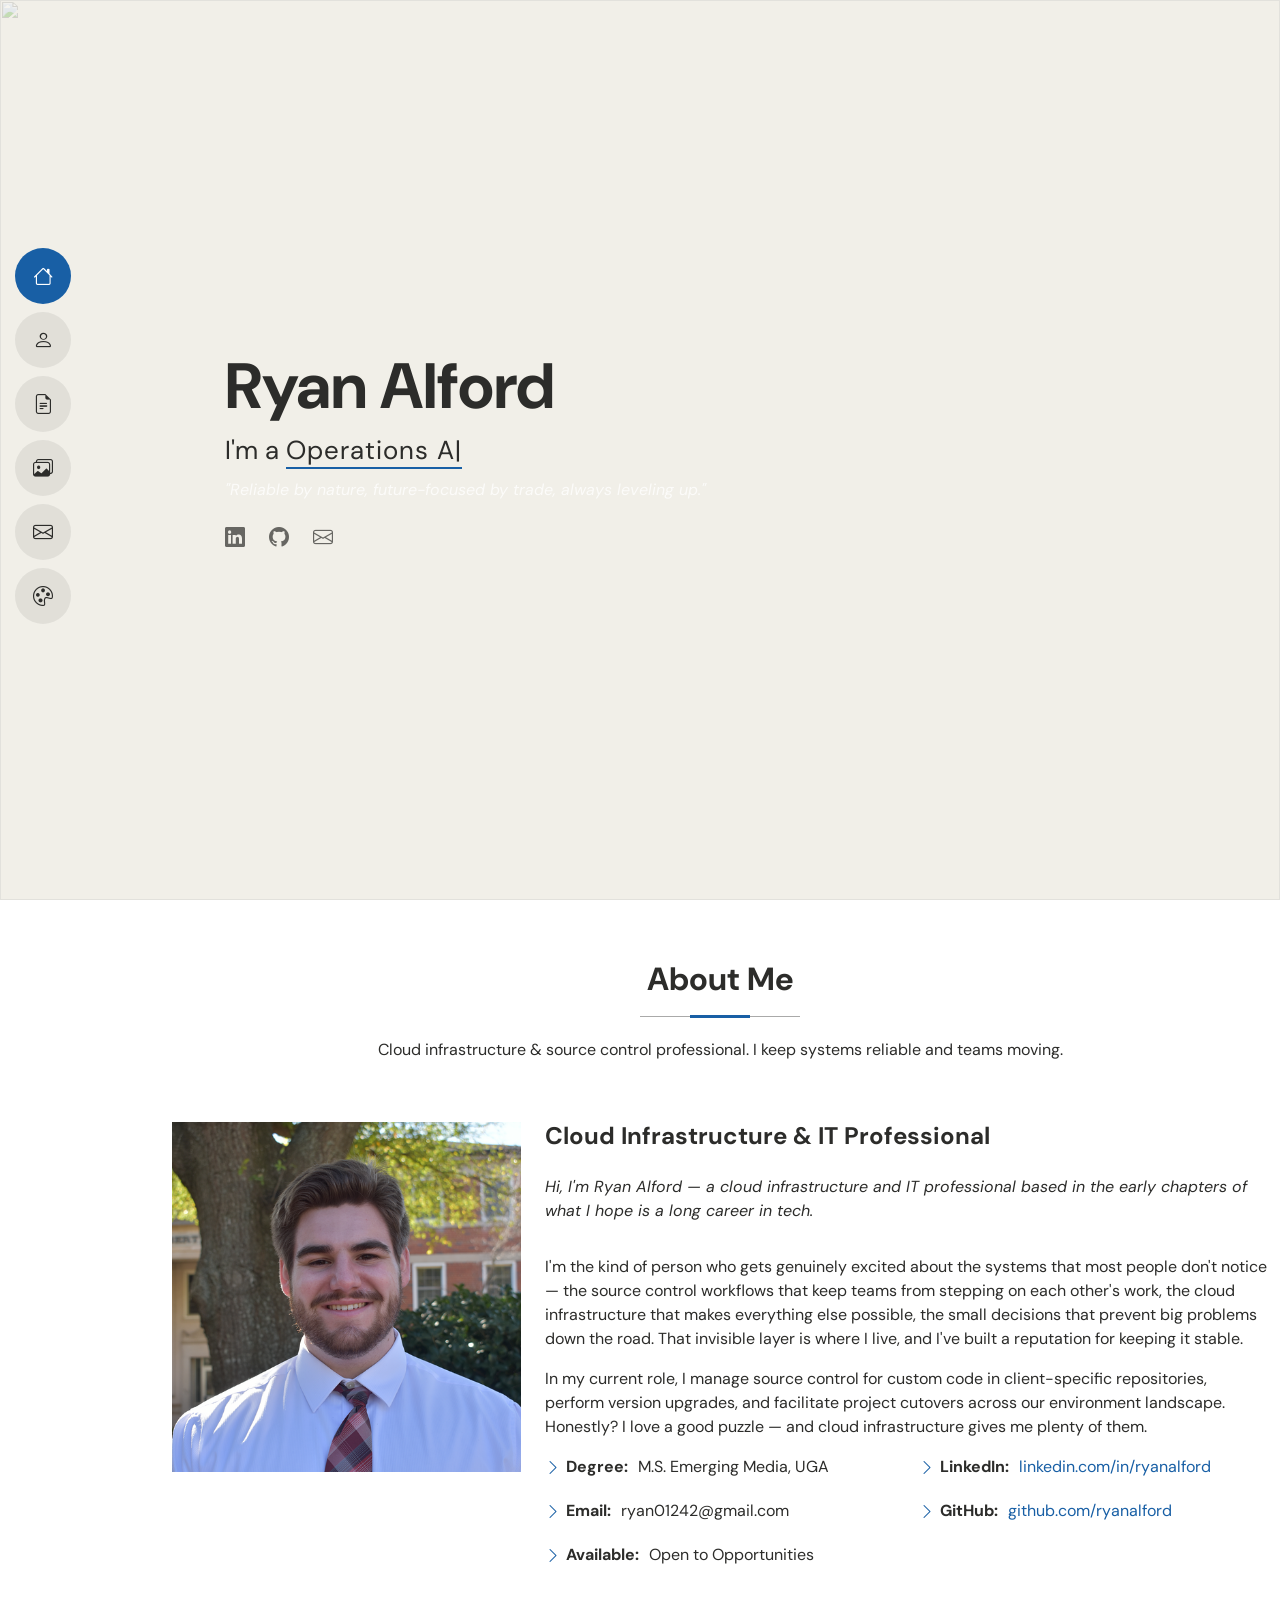
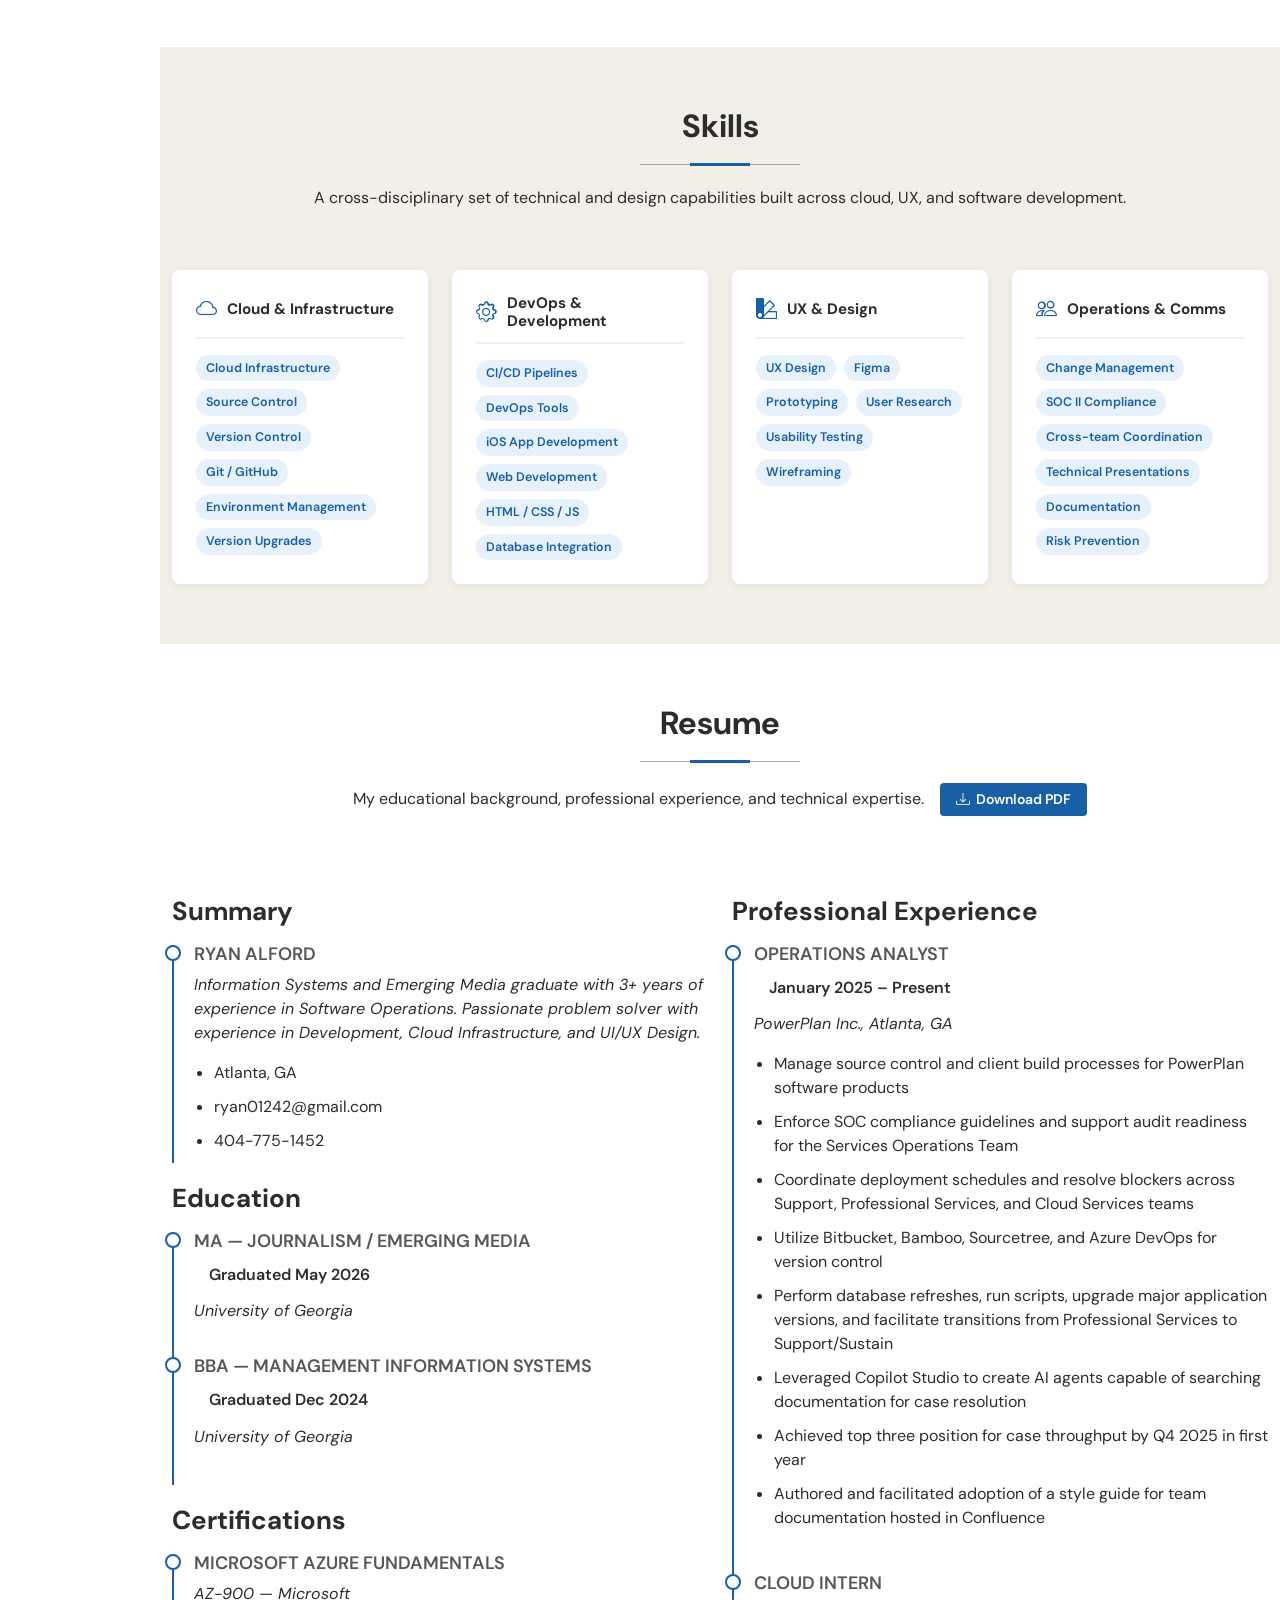
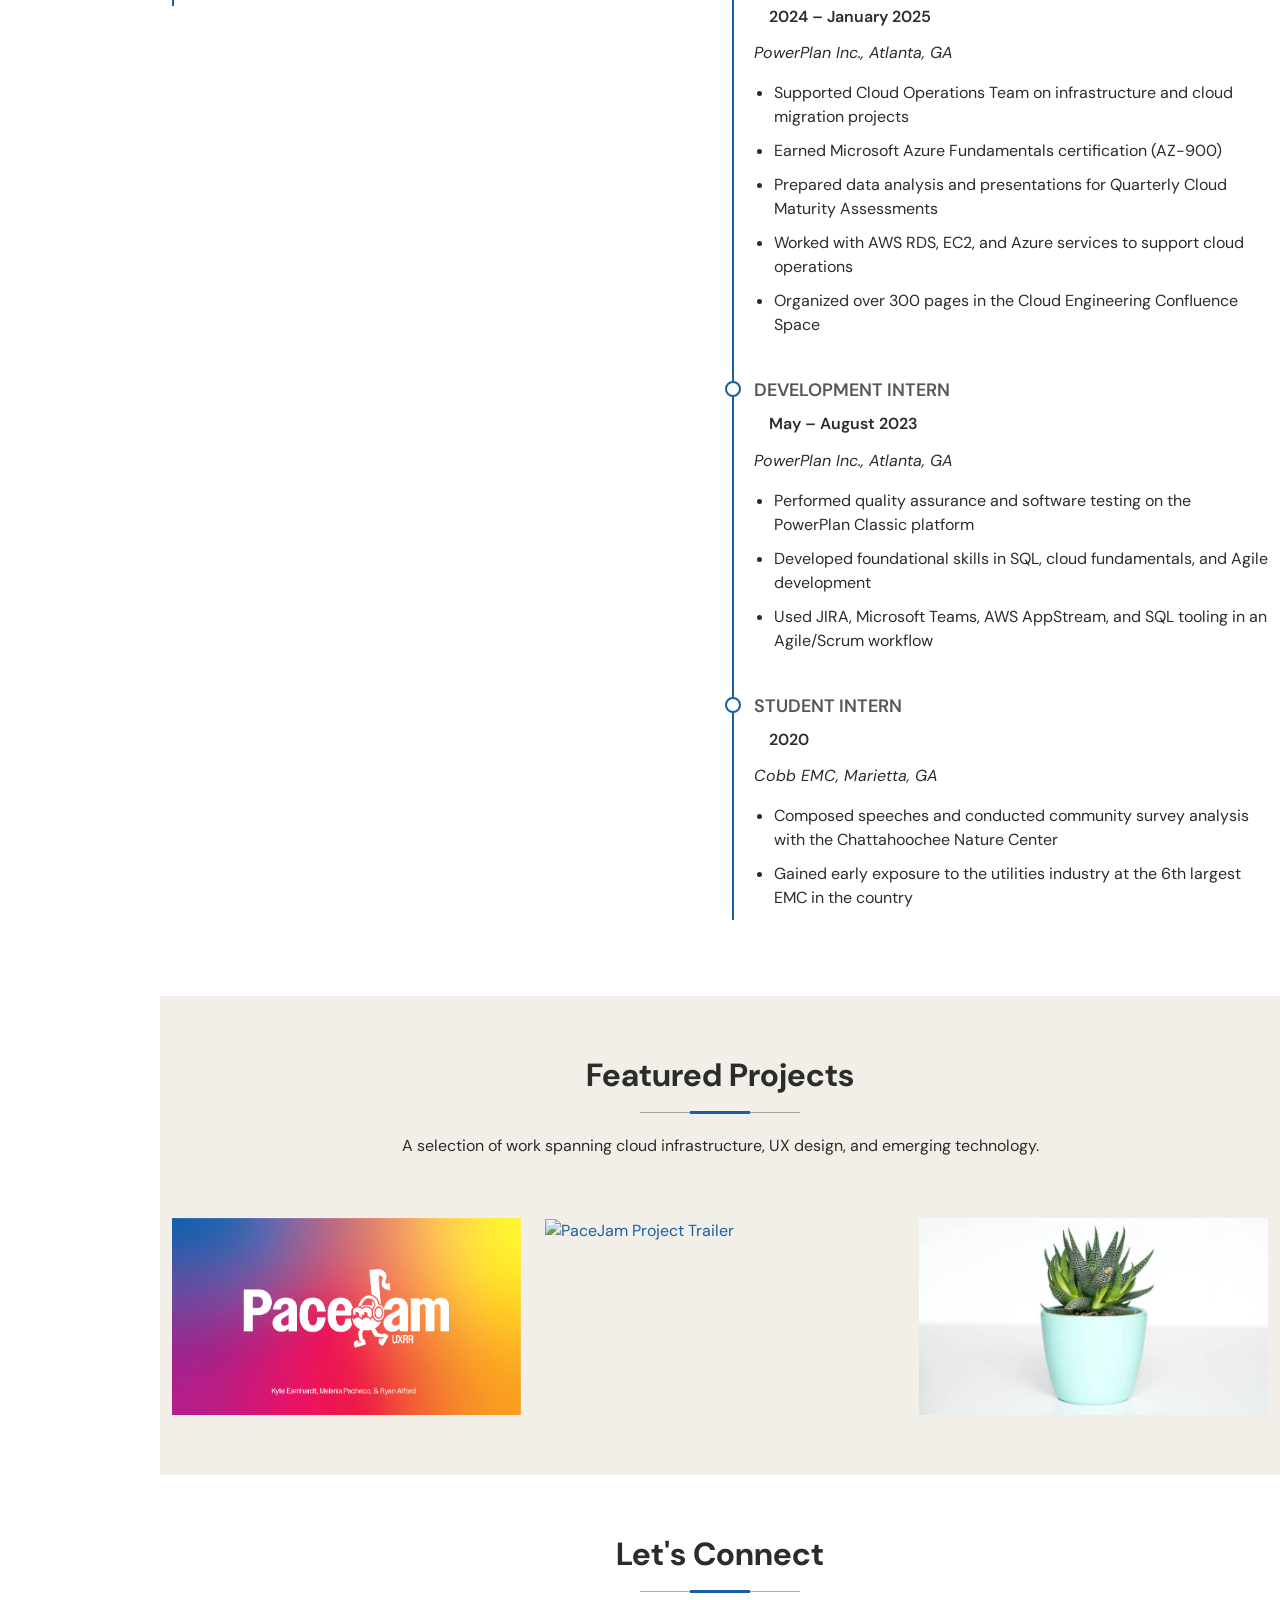
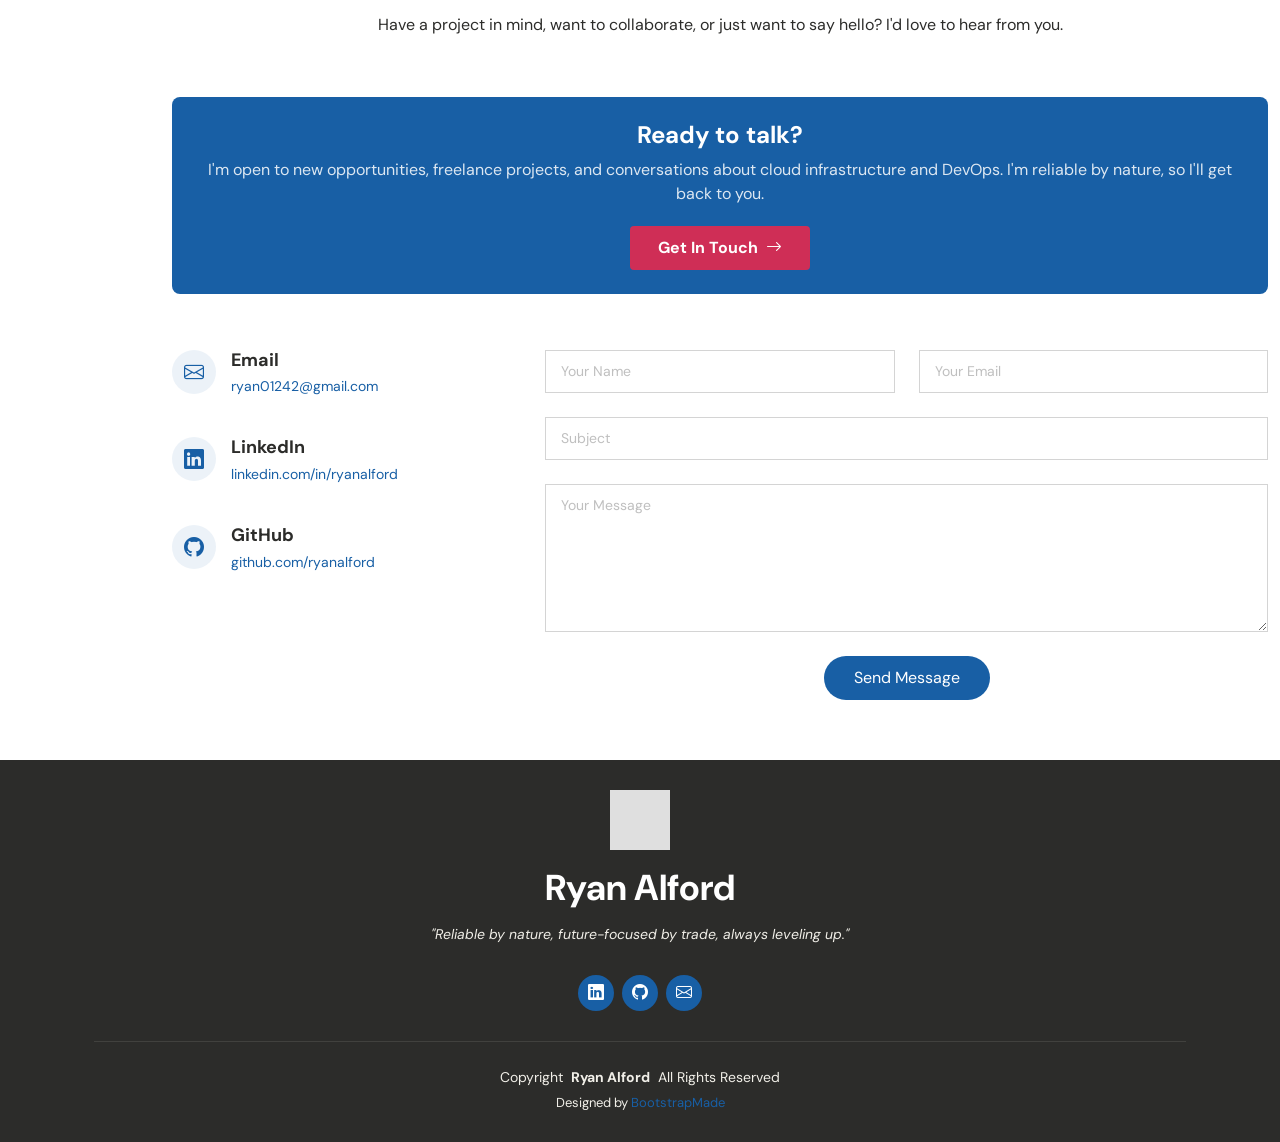
==== index.html @ 10e0063d "Move site files to repo root so GitHub Pages serves index.html correctly Co-Authored-By: Claude Sonn" ====
<!DOCTYPE html>
<html lang="en">

<head>
  <meta charset="utf-8">
  <meta content="width=device-width, initial-scale=1.0" name="viewport">
  <title>Ryan Alford - Portfolio</title>
  <meta content="Portfolio of Ryan Alford, Cloud Infrastructure and UX Design professional." name="description">
  <meta content="cloud, UX, design, portfolio, Ryan Alford" name="keywords">

  <!-- Favicons -->
  <link href="assets/img/logo.png" rel="icon">
  <link href="assets/img/logo.png" rel="apple-touch-icon">

  <!-- Fonts -->
  <link href="https://fonts.googleapis.com" rel="preconnect">
  <link href="https://fonts.gstatic.com" rel="preconnect" crossorigin>
  <link href="https://fonts.googleapis.com/css2?family=DM+Sans:ital,opsz,wght@0,9..40,300;0,9..40,400;0,9..40,500;0,9..40,600;0,9..40,700;1,9..40,300;1,9..40,400;1,9..40,500&family=Inter:wght@300;400;500;600;700&display=swap" rel="stylesheet">

  <!-- Vendor CSS Files -->
  <link href="assets/vendor/bootstrap/css/bootstrap.min.css" rel="stylesheet">
  <link href="assets/vendor/bootstrap-icons/bootstrap-icons.css" rel="stylesheet">
  <link href="assets/vendor/aos/aos.css" rel="stylesheet">
  <link href="assets/vendor/glightbox/css/glightbox.min.css" rel="stylesheet">
  <link href="assets/vendor/swiper/swiper-bundle.min.css" rel="stylesheet">

  <!-- Main CSS File -->
  <link href="assets/css/main.css" rel="stylesheet">

</head>

<body class="index-page">

  <header id="header" class="header d-flex flex-column justify-content-center">

    <i class="header-toggle d-xl-none bi bi-list"></i>

    <nav id="navmenu" class="navmenu">
      <ul>
        <li><a href="#hero" class="active"><i class="bi bi-house navicon"></i><span>Home</span></a></li>
        <li><a href="#about"><i class="bi bi-person navicon"></i><span>About</span></a></li>
        <li><a href="#resume"><i class="bi bi-file-earmark-text navicon"></i><span>Resume</span></a></li>
        <li><a href="#portfolio"><i class="bi bi-images navicon"></i><span>Projects</span></a></li>
        <li><a href="#contact"><i class="bi bi-envelope navicon"></i><span>Contact</span></a></li>
        <li><a href="style-guide.html"><i class="bi bi-palette navicon"></i><span>Style Guide</span></a></li>
      </ul>
    </nav>

  </header>

  <main class="main">

    <!-- Hero Section -->
    <section id="hero" class="hero section light-background">

      <img src="assets/img/DSC_0987.JPEG" alt="">

      <div class="container" data-aos="zoom-out">
        <div class="row justify-content-center">
          <div class="col-lg-9">
            <h2>Ryan Alford</h2>
            <p>I'm a <span class="typed" data-typed-items="Operations Analyst, UX Designer, Problem Solver, Developer, Musician, Artist">Cloud Engineer</span><span class="typed-cursor typed-cursor--blink" aria-hidden="true"></span></p>
            <p class="hero-tagline">"Reliable by nature, future-focused by trade, always leveling up."</p>
            <div class="social-links">
              <a href="https://linkedin.com/in/ryanalford" aria-label="LinkedIn"><i class="bi bi-linkedin"></i></a>
              <a href="https://github.com/ryanalford" aria-label="GitHub"><i class="bi bi-github"></i></a>
              <a href="mailto:ryan01242@gmail.com" aria-label="Email"><i class="bi bi-envelope"></i></a>
            </div>
          </div>
        </div>
      </div>

    </section><!-- /Hero Section -->

    <!-- About Section -->
    <section id="about" class="about section">

      <div class="container section-title" data-aos="fade-up">
        <h2>About Me</h2>
        <p>Cloud infrastructure &amp; source control professional. I keep systems reliable and teams moving.</p>
      </div>

      <div class="container" data-aos="fade-up" data-aos-delay="100">

        <div class="row gy-4 justify-content-center">
          <div class="col-lg-4">
            <img src="assets/img/profile-img.jpg" class="img-fluid" alt="Ryan Alford">
          </div>
          <div class="col-lg-8 content">
            <h2>Cloud Infrastructure &amp; IT Professional</h2>
            <p class="fst-italic py-3">
              Hi, I'm Ryan Alford — a cloud infrastructure and IT professional based in the early chapters of what I hope is a long career in tech.
            </p>
            <p>
              I'm the kind of person who gets genuinely excited about the systems that most people don't notice — the source control workflows that keep teams from stepping on each other's work, the cloud infrastructure that makes everything else possible, the small decisions that prevent big problems down the road. That invisible layer is where I live, and I've built a reputation for keeping it stable.
            </p>
            <p>
              In my current role, I manage source control for custom code in client-specific repositories, perform version upgrades, and facilitate project cutovers across our environment landscape. Honestly? I love a good puzzle — and cloud infrastructure gives me plenty of them.
            </p>
            <div class="row">
              <div class="col-lg-6">
                <ul>
                  <li><i class="bi bi-chevron-right"></i> <strong>Degree:</strong> <span>M.S. Emerging Media, UGA</span></li>
                  <li><i class="bi bi-chevron-right"></i> <strong>Email:</strong> <span>ryan01242@gmail.com</span></li>
                  <li><i class="bi bi-chevron-right"></i> <strong>Available:</strong> <span>Open to Opportunities</span></li>
                </ul>
              </div>
              <div class="col-lg-6">
                <ul>
                  <li><i class="bi bi-chevron-right"></i> <strong>LinkedIn:</strong> <span><a href="https://linkedin.com/in/ryanalford">linkedin.com/in/ryanalford</a></span></li>
                  <li><i class="bi bi-chevron-right"></i> <strong>GitHub:</strong> <span><a href="https://github.com/ryanalford">github.com/ryanalford</a></span></li>
                </ul>
              </div>
            </div>
          </div>
        </div>

      </div>

    </section><!-- /About Section -->

    <!-- Skills Section -->
    <section id="skills" class="skills section light-background">

      <div class="container section-title" data-aos="fade-up">
        <h2>Skills</h2>
        <p>A cross-disciplinary set of technical and design capabilities built across cloud, UX, and software development.</p>
      </div>

      <div class="container" data-aos="fade-up" data-aos-delay="100">

        <div class="row gy-4">

          <div class="col-lg-3 col-md-6" data-aos="fade-up" data-aos-delay="50">
            <div class="skill-category">
              <div class="skill-category-header">
                <i class="bi bi-cloud"></i>
                <h5>Cloud &amp; Infrastructure</h5>
              </div>
              <div class="skill-tags">
                <span class="skill-tag">Cloud Infrastructure</span>
                <span class="skill-tag">Source Control</span>
                <span class="skill-tag">Version Control</span>
                <span class="skill-tag">Git / GitHub</span>
                <span class="skill-tag">Environment Management</span>
                <span class="skill-tag">Version Upgrades</span>
              </div>
            </div>
          </div>

          <div class="col-lg-3 col-md-6" data-aos="fade-up" data-aos-delay="100">
            <div class="skill-category">
              <div class="skill-category-header">
                <i class="bi bi-gear"></i>
                <h5>DevOps &amp; Development</h5>
              </div>
              <div class="skill-tags">
                <span class="skill-tag">CI/CD Pipelines</span>
                <span class="skill-tag">DevOps Tools</span>
                <span class="skill-tag">iOS App Development</span>
                <span class="skill-tag">Web Development</span>
                <span class="skill-tag">HTML / CSS / JS</span>
                <span class="skill-tag">Database Integration</span>
              </div>
            </div>
          </div>

          <div class="col-lg-3 col-md-6" data-aos="fade-up" data-aos-delay="150">
            <div class="skill-category">
              <div class="skill-category-header">
                <i class="bi bi-palette2"></i>
                <h5>UX &amp; Design</h5>
              </div>
              <div class="skill-tags">
                <span class="skill-tag">UX Design</span>
                <span class="skill-tag">Figma</span>
                <span class="skill-tag">Prototyping</span>
                <span class="skill-tag">User Research</span>
                <span class="skill-tag">Usability Testing</span>
                <span class="skill-tag">Wireframing</span>
              </div>
            </div>
          </div>

          <div class="col-lg-3 col-md-6" data-aos="fade-up" data-aos-delay="200">
            <div class="skill-category">
              <div class="skill-category-header">
                <i class="bi bi-people"></i>
                <h5>Operations &amp; Comms</h5>
              </div>
              <div class="skill-tags">
                <span class="skill-tag">Change Management</span>
                <span class="skill-tag">SOC II Compliance</span>
                <span class="skill-tag">Cross-team Coordination</span>
                <span class="skill-tag">Technical Presentations</span>
                <span class="skill-tag">Documentation</span>
                <span class="skill-tag">Risk Prevention</span>
              </div>
            </div>
          </div>

        </div>

      </div>

    </section><!-- /Skills Section -->

    <!-- Resume Section -->
    <section id="resume" class="resume section">

      <div class="container section-title" data-aos="fade-up">
        <h2>Resume</h2>
        <p>My educational background, professional experience, and technical expertise. <a href="assets/resume/RyanAlford_Resume_2025_v3.docx.pdf" download="RyanAlford_Resume.pdf" target="_blank" class="btn-resume-download"><i class="bi bi-download"></i> Download PDF</a></p>
      </div>

      <div class="container">

        <div class="row">

          <div class="col-lg-6" data-aos="fade-up" data-aos-delay="100">
            <h3 class="resume-title">Summary</h3>

            <div class="resume-item pb-0">
              <h4>Ryan Alford</h4>
              <p><em>Information Systems and Emerging Media graduate with 3+ years of experience in Software Operations. Passionate problem solver with experience in Development, Cloud Infrastructure, and UI/UX Design.</em></p>
              <ul>
                <li>Atlanta, GA</li>
                <li>ryan01242@gmail.com</li>
                <li>404-775-1452</li>
              </ul>
            </div>

            <h3 class="resume-title">Education</h3>

            <div class="resume-item">
              <h4>MA &mdash; Journalism / Emerging Media</h4>
              <h5>Graduated May 2026</h5>
              <p><em>University of Georgia</em></p>
            </div>

            <div class="resume-item">
              <h4>BBA &mdash; Management Information Systems</h4>
              <h5>Graduated Dec 2024</h5>
              <p><em>University of Georgia</em></p>
            </div>

            <h3 class="resume-title">Certifications</h3>

            <div class="resume-item">
              <h4>Microsoft Azure Fundamentals</h4>
              <p><em>AZ-900 &mdash; Microsoft</em></p>
            </div>

          </div>

          <div class="col-lg-6" data-aos="fade-up" data-aos-delay="200">
            <h3 class="resume-title">Professional Experience</h3>

            <div class="resume-item">
              <h4>Operations Analyst</h4>
              <h5>January 2025 &ndash; Present</h5>
              <p><em>PowerPlan Inc., Atlanta, GA</em></p>
              <ul>
                <li>Manage source control and client build processes for PowerPlan software products</li>
                <li>Enforce SOC compliance guidelines and support audit readiness for the Services Operations Team</li>
                <li>Coordinate deployment schedules and resolve blockers across Support, Professional Services, and Cloud Services teams</li>
                <li>Utilize Bitbucket, Bamboo, Sourcetree, and Azure DevOps for version control</li>
                <li>Perform database refreshes, run scripts, upgrade major application versions, and facilitate transitions from Professional Services to Support/Sustain</li>
                <li>Leveraged Copilot Studio to create AI agents capable of searching documentation for case resolution</li>
                <li>Achieved top three position for case throughput by Q4 2025 in first year</li>
                <li>Authored and facilitated adoption of a style guide for team documentation hosted in Confluence</li>
              </ul>
            </div>

            <div class="resume-item">
              <h4>Cloud Intern</h4>
              <h5>2024 &ndash; January 2025</h5>
              <p><em>PowerPlan Inc., Atlanta, GA</em></p>
              <ul>
                <li>Supported Cloud Operations Team on infrastructure and cloud migration projects</li>
                <li>Earned Microsoft Azure Fundamentals certification (AZ-900)</li>
                <li>Prepared data analysis and presentations for Quarterly Cloud Maturity Assessments</li>
                <li>Worked with AWS RDS, EC2, and Azure services to support cloud operations</li>
                <li>Organized over 300 pages in the Cloud Engineering Confluence Space</li>
              </ul>
            </div>

            <div class="resume-item">
              <h4>Development Intern</h4>
              <h5>May &ndash; August 2023</h5>
              <p><em>PowerPlan Inc., Atlanta, GA</em></p>
              <ul>
                <li>Performed quality assurance and software testing on the PowerPlan Classic platform</li>
                <li>Developed foundational skills in SQL, cloud fundamentals, and Agile development</li>
                <li>Used JIRA, Microsoft Teams, AWS AppStream, and SQL tooling in an Agile/Scrum workflow</li>
              </ul>
            </div>

            <div class="resume-item">
              <h4>Student Intern</h4>
              <h5>2020</h5>
              <p><em>Cobb EMC, Marietta, GA</em></p>
              <ul>
                <li>Composed speeches and conducted community survey analysis with the Chattahoochee Nature Center</li>
                <li>Gained early exposure to the utilities industry at the 6th largest EMC in the country</li>
              </ul>
            </div>

          </div>

        </div>

      </div>

    </section><!-- /Resume Section -->

    <!-- Portfolio Section -->
    <section id="portfolio" class="portfolio section light-background">

      <div class="container section-title" data-aos="fade-up">
        <h2>Featured Projects</h2>
        <p>A selection of work spanning cloud infrastructure, UX design, and emerging technology.</p>
      </div>

      <div class="container">

        <div class="row gy-4 isotope-container" data-aos="fade-up" data-aos-delay="200">

          <!-- Project 1: PaceJam (Case Study) -->
          <div class="col-lg-4 col-md-6 portfolio-item isotope-item">
            <a href="pacejam-case-study.html">
              <img src="assets/img/FullPaceJam.png" class="img-fluid" alt="PaceJam Running App">
            </a>
            <div class="portfolio-info">
              <h4>PaceJam</h4>
              <p>iOS App Development &mdash; I was the Lead Developer for PaceJam, the app that plays music from your library that matches your running cadence. The app is fully iOS Native. Click the link to find out more!</p>
              <a href="https://projects.nmi.cool/2025/em/pacejam/" title="PaceJam" data-type="iframe" class="glightbox preview-link"><i class="bi bi-zoom-in"></i></a>
              <a href="pacejam-case-study.html" title="View Full Case Study" class="details-link"><i class="bi bi-link-45deg"></i></a>
            </div>
          </div><!-- End Portfolio Item -->

          <!-- Project 2 -->
          <div class="col-lg-4 col-md-6 portfolio-item isotope-item">
            <a href="portfolio-details.html">
              <img src="https://img.youtube.com/vi/q8ALE_T_L_Y/maxresdefault.jpg" class="img-fluid" alt="PaceJam Project Trailer">
            </a>
            <div class="portfolio-info">
              <h4>PaceJam Project Trailer</h4>
              <p>Video Editing &mdash; I storyboarded, wrote, shot, and edited the Trailer for my Emerging Media Capstone Project. Making use of Davinci Resolve, drone footage courtesy of Chris Gerlach, footage shot with the use of both an iPhone 16 Pro and a Canon R6 Mk.II Digital Camera, and a DJI Osomo Smartphone Gimbal, we crafted a fun, energetic, and engaging trailer to draw in our audience. </p>
              <a href="portfolio-details.html" title="More Details" class="details-link"><i class="bi bi-link-45deg"></i></a>
            </div>
          </div><!-- End Portfolio Item -->

          <!-- Project 3: Placeholder -->
          <div class="col-lg-4 col-md-6 portfolio-item isotope-item">
            <a href="portfolio-details.html">
              <img src="assets/img/masonry-portfolio/masonry-portfolio-3.jpg" class="img-fluid" alt="Project 3">
            </a>
            <div class="portfolio-info">
              <h4>[Project Title]</h4>
              <p>[Category] &mdash; [Brief Description]</p>
              <a href="assets/img/masonry-portfolio/masonry-portfolio-3.jpg" title="Project 3" data-gallery="portfolio-gallery" class="glightbox preview-link"><i class="bi bi-zoom-in"></i></a>
              <a href="portfolio-details.html" title="More Details" class="details-link"><i class="bi bi-link-45deg"></i></a>
            </div>
          </div><!-- End Portfolio Item -->

        </div>

      </div>

    </section><!-- /Portfolio Section -->

    <!-- Contact Section -->
    <section id="contact" class="contact section">

      <div class="container section-title" data-aos="fade-up">
        <h2>Let's Connect</h2>
        <p>Have a project in mind, want to collaborate, or just want to say hello? I'd love to hear from you.</p>
      </div>

      <div class="container" data-aos="fade" data-aos-delay="100">

        <!-- Call to Action Banner -->
        <div class="row mb-4">
          <div class="col-12">
            <div class="cta-banner text-center p-4" data-aos="fade-up">
              <h3>Ready to talk?</h3>
              <p>I'm open to new opportunities, freelance projects, and conversations about cloud infrastructure and DevOps. I'm reliable by nature, so I'll get back to you.</p>
              <a href="mailto:ryan01242@gmail.com" class="btn-cta">Get In Touch <i class="bi bi-arrow-right"></i></a>
            </div>
          </div>
        </div>

        <div class="row gy-4">

          <div class="col-lg-4">

            <div class="info-item d-flex" data-aos="fade-up" data-aos-delay="200">
              <i class="bi bi-envelope flex-shrink-0"></i>
              <div>
                <h3>Email</h3>
                <p><a href="mailto:ryan01242@gmail.com">ryan01242@gmail.com</a></p>
              </div>
            </div>

            <div class="info-item d-flex" data-aos="fade-up" data-aos-delay="300">
              <i class="bi bi-linkedin flex-shrink-0"></i>
              <div>
                <h3>LinkedIn</h3>
                <p><a href="https://linkedin.com/in/ryanalford">linkedin.com/in/ryanalford</a></p>
              </div>
            </div>

            <div class="info-item d-flex" data-aos="fade-up" data-aos-delay="400">
              <i class="bi bi-github flex-shrink-0"></i>
              <div>
                <h3>GitHub</h3>
                <p><a href="https://github.com/ryanalford">github.com/ryanalford</a></p>
              </div>
            </div>

          </div>

          <div class="col-lg-8">
            <form action="forms/contact.php" method="post" class="php-email-form" data-aos="fade-up" data-aos-delay="200">
              <div class="row gy-4">

                <div class="col-md-6">
                  <input type="text" name="name" class="form-control" placeholder="Your Name" required="">
                </div>

                <div class="col-md-6">
                  <input type="email" class="form-control" name="email" placeholder="Your Email" required="">
                </div>

                <div class="col-md-12">
                  <input type="text" class="form-control" name="subject" placeholder="Subject" required="">
                </div>

                <div class="col-md-12">
                  <textarea class="form-control" name="message" rows="6" placeholder="Your Message" required=""></textarea>
                </div>

                <div class="col-md-12 text-center">
                  <div class="loading">Loading</div>
                  <div class="error-message"></div>
                  <div class="sent-message">Your message has been sent. Thank you!</div>
                  <button type="submit">Send Message</button>
                </div>

              </div>
            </form>
          </div>

        </div>

      </div>

    </section><!-- /Contact Section -->

  </main>

  <footer id="footer" class="footer position-relative dark-background">
    <div class="container">
      <div class="footer-logo mb-3">
        <img src="assets/img/logo.png" alt="Ryan Alford Logo" height="60">
      </div>
      <h3 class="sitename">Ryan Alford</h3>
      <p>"Reliable by nature, future-focused by trade, always leveling up."</p>
      <div class="social-links d-flex justify-content-center">
        <a href="https://linkedin.com/in/ryanalford" aria-label="LinkedIn"><i class="bi bi-linkedin"></i></a>
        <a href="https://github.com/ryanalford" aria-label="GitHub"><i class="bi bi-github"></i></a>
        <a href="mailto:ryan01242@gmail.com" aria-label="Email"><i class="bi bi-envelope"></i></a>
      </div>
      <div class="container">
        <div class="copyright">
          <span>Copyright</span> <strong class="px-1 sitename">Ryan Alford</strong> <span>All Rights Reserved</span>
        </div>
        <div class="credits">
          Designed by <a href="https://bootstrapmade.com/">BootstrapMade</a>
        </div>
      </div>
    </div>
  </footer>

  <!-- Scroll Top -->
  <a href="#" id="scroll-top" class="scroll-top d-flex align-items-center justify-content-center"><i class="bi bi-arrow-up-short"></i></a>

  <!-- Preloader -->
  <div id="preloader"></div>

  <!-- Vendor JS Files -->
  <script src="assets/vendor/bootstrap/js/bootstrap.bundle.min.js"></script>
  <script src="assets/vendor/php-email-form/validate.js"></script>
  <script src="assets/vendor/aos/aos.js"></script>
  <script src="assets/vendor/typed.js/typed.umd.js"></script>
  <script src="assets/vendor/purecounter/purecounter_vanilla.js"></script>
  <script src="assets/vendor/waypoints/noframework.waypoints.js"></script>
  <script src="assets/vendor/glightbox/js/glightbox.min.js"></script>
  <script src="assets/vendor/imagesloaded/imagesloaded.pkgd.min.js"></script>
  <script src="assets/vendor/isotope-layout/isotope.pkgd.min.js"></script>
  <script src="assets/vendor/swiper/swiper-bundle.min.js"></script>

  <!-- Main JS File -->
  <script src="assets/js/main.js"></script>

</body>

</html>
---- assets/css/main.css ----
/**
* Template Name: MyResume
* Template URL: https://bootstrapmade.com/free-html-bootstrap-template-my-resume/
* Updated: Jun 29 2024 with Bootstrap v5.3.3
* Author: BootstrapMade.com
* License: https://bootstrapmade.com/license/
*/

/*--------------------------------------------------------------
# Font & Color Variables
# Help: https://bootstrapmade.com/color-system/
--------------------------------------------------------------*/
/* Fonts */
:root {
  --default-font: "DM Sans", "Inter", system-ui, -apple-system, "Segoe UI", sans-serif;
  --heading-font: "DM Sans", "Inter", sans-serif;
  --nav-font: "DM Sans", "Inter", sans-serif;
}

/* Global Colors - Ryan Alford Brand Style Guide */
:root {
  --background-color: #ffffff; /* Background color for the entire website, including individual sections */
  --default-color: #2c2c2a; /* Near Black - primary text color */
  --heading-color: #2c2c2a; /* Near Black - headings */
  --accent-color: #185fa5; /* Professional Blue - primary brand accent */
  --secondary-accent-color: #cf2e56; /* Sensible Red - secondary accent */
  --surface-color: #ffffff; /* Surface color for cards and boxed elements */
  --contrast-color: #ffffff; /* Contrast color for text on dark/accent backgrounds */
}

/* Nav Menu Colors */
:root {
  --nav-color: #2c2c2a;  /* Near Black for nav links */
  --nav-hover-color: #185fa5; /* Professional Blue on hover/active */
  --nav-mobile-background-color: #ffffff;
  --nav-dropdown-background-color: #ffffff;
  --nav-dropdown-color: #2c2c2a;
  --nav-dropdown-hover-color: #185fa5;
}

/* Color Presets */

.light-background {
  --background-color: #f1efe8; /* White Glove off-white */
  --surface-color: #ffffff;
}

.blue-tint-background {
  --background-color: #e6f1fb; /* Blue Tint */
  --surface-color: #ffffff;
}

.dark-background {
  --background-color: #2c2c2a; /* Near Black */
  --default-color: #f1efe8;
  --heading-color: #ffffff;
  --surface-color: #3a3a38;
  --contrast-color: #ffffff;
}

/* Smooth scroll */
:root {
  scroll-behavior: smooth;
}

/*--------------------------------------------------------------
# Ryan Alford Custom Brand Additions
--------------------------------------------------------------*/

/* Hero tagline */
.hero .hero-tagline {
  font-style: italic;
  font-size: 1rem;
  color: rgba(255, 255, 255, 0.75);
  margin-top: 0.5rem;
  margin-bottom: 1.25rem;
}

/* Resume download button */
.btn-resume-download {
  display: inline-flex;
  align-items: center;
  gap: 6px;
  background-color: var(--accent-color);
  color: var(--contrast-color);
  padding: 6px 16px;
  border-radius: 4px;
  font-size: 0.875rem;
  font-weight: 600;
  transition: background-color 0.3s;
  margin-left: 12px;
}

.btn-resume-download:hover {
  background-color: color-mix(in srgb, var(--accent-color), black 15%);
  color: var(--contrast-color);
}

/* Call to Action Banner */
.cta-banner {
  background-color: var(--accent-color);
  color: var(--contrast-color);
  border-radius: 8px;
  margin-bottom: 2rem;
}

.cta-banner h3 {
  color: var(--contrast-color);
  font-size: 1.5rem;
  font-weight: 700;
  margin-bottom: 0.5rem;
}

.cta-banner p {
  color: rgba(255, 255, 255, 0.85);
  margin-bottom: 1.25rem;
}

.btn-cta {
  display: inline-flex;
  align-items: center;
  gap: 8px;
  background-color: #cf2e56;
  color: #ffffff;
  padding: 10px 28px;
  border-radius: 4px;
  font-size: 1rem;
  font-weight: 700;
  transition: background-color 0.3s;
}

.btn-cta:hover {
  background-color: color-mix(in srgb, #cf2e56, black 15%);
  color: #ffffff;
}

/* Footer logo */
.footer .footer-logo {
  display: flex;
  justify-content: center;
}

.footer .footer-logo img {
  filter: brightness(0) invert(1);
  opacity: 0.85;
}

/* Skills grid cards and tags */
.skill-category {
  background-color: #ffffff;
  border-radius: 8px;
  padding: 24px;
  height: 100%;
  box-shadow: 0 2px 10px rgba(0, 0, 0, 0.06);
  transition: box-shadow 0.3s;
}

.skill-category:hover {
  box-shadow: 0 4px 18px rgba(24, 95, 165, 0.12);
}

.skill-category-header {
  display: flex;
  align-items: center;
  gap: 10px;
  margin-bottom: 16px;
  padding-bottom: 12px;
  border-bottom: 2px solid #e6f1fb;
}

.skill-category-header i {
  font-size: 1.3rem;
  color: #185fa5;
}

.skill-category-header h5 {
  margin: 0;
  font-size: 0.95rem;
  font-weight: 700;
  color: #2c2c2a;
}

.skill-tags {
  display: flex;
  flex-wrap: wrap;
  gap: 8px;
}

.skill-tag {
  background-color: #e6f1fb;
  color: #185fa5;
  font-size: 0.78rem;
  font-weight: 600;
  padding: 4px 10px;
  border-radius: 20px;
  transition: background-color 0.2s, color 0.2s;
}

.skill-tag:hover {
  background-color: #185fa5;
  color: #ffffff;
}

/* Case study badge on portfolio items */
.portfolio-item .case-study-badge {
  position: absolute;
  top: 10px;
  left: 10px;
  background-color: var(--accent-color);
  color: #ffffff;
  font-size: 0.7rem;
  font-weight: 700;
  padding: 3px 8px;
  border-radius: 3px;
  letter-spacing: 0.05em;
  text-transform: uppercase;
  z-index: 2;
}

/*--------------------------------------------------------------
# General Styling & Shared Classes
--------------------------------------------------------------*/
body {
  color: var(--default-color);
  background-color: var(--background-color);
  font-family: var(--default-font);
}

a {
  color: var(--accent-color);
  text-decoration: none;
  transition: 0.3s;
}

a:hover {
  color: color-mix(in srgb, var(--accent-color), transparent 25%);
  text-decoration: none;
}

h1,
h2,
h3,
h4,
h5,
h6 {
  color: var(--heading-color);
  font-family: var(--heading-font);
}

/* PHP Email Form Messages
------------------------------*/
.php-email-form .error-message {
  display: none;
  background: #df1529;
  color: #ffffff;
  text-align: left;
  padding: 15px;
  margin-bottom: 24px;
  font-weight: 600;
}

.php-email-form .sent-message {
  display: none;
  color: #ffffff;
  background: #059652;
  text-align: center;
  padding: 15px;
  margin-bottom: 24px;
  font-weight: 600;
}

.php-email-form .loading {
  display: none;
  background: var(--surface-color);
  text-align: center;
  padding: 15px;
  margin-bottom: 24px;
}

.php-email-form .loading:before {
  content: "";
  display: inline-block;
  border-radius: 50%;
  width: 24px;
  height: 24px;
  margin: 0 10px -6px 0;
  border: 3px solid var(--accent-color);
  border-top-color: var(--surface-color);
  animation: php-email-form-loading 1s linear infinite;
}

@keyframes php-email-form-loading {
  0% {
    transform: rotate(0deg);
  }

  100% {
    transform: rotate(360deg);
  }
}

/*--------------------------------------------------------------
# Global Header
--------------------------------------------------------------*/
.header {
  color: var(--default-color);
  position: fixed;
  top: 0;
  left: 0;
  bottom: 0;
  padding: 0 15px;
  transition: all ease-in-out 0.3s;
  overflow-y: auto;
  z-index: 997;
  min-width: 200px;
}

@media (max-width: 1199px) {
  .header {
    background-color: var(--background-color);
    border-right: 1px solid color-mix(in srgb, var(--default-color), transparent 90%);
    width: 300px;
    left: -100%;
  }
}

@media (min-width: 1200px) and (max-width: 1600px) {
  .header~main {
    margin-left: 160px;
  }

  .header~main .hero {
    margin-left: -160px;
    width: 100vw;
  }
}

.header.header-show {
  left: 0;
}

.header .header-toggle {
  color: var(--contrast-color);
  background-color: var(--accent-color);
  font-size: 22px;
  display: flex;
  align-items: center;
  justify-content: center;
  width: 40px;
  height: 40px;
  border-radius: 50%;
  cursor: pointer;
  position: fixed;
  top: 15px;
  right: 15px;
  z-index: 9999;
  transition: background-color 0.3s;
}

.header .header-toggle:hover {
  color: var(--contrast-color);
  background-color: color-mix(in srgb, var(--accent-color) 90%, white 15%);
}

/*--------------------------------------------------------------
# Navigation Menu
--------------------------------------------------------------*/
.navmenu {
  padding: 0;
  z-index: 9997;
}

.navmenu ul {
  list-style: none;
  padding: 0 0 20px 0;
  margin: 0;
  width: 140px;
}

.navmenu a,
.navmenu a:focus {
  color: var(--nav-color);
  font-family: var(--nav-font);
  display: flex;
  align-items: center;
  padding: 10px 18px;
  margin-bottom: 8px;
  font-size: 15px;
  border-radius: 50px;
  background: color-mix(in srgb, var(--default-color), transparent 92%);
  height: 56px;
  width: 100%;
  overflow: hidden;
  transition: 0.3s;
}

.navmenu a i,
.navmenu a:focus i {
  font-size: 20px;
}

.navmenu a span,
.navmenu a:focus span {
  padding: 0 5px 0 7px;
}

@media (min-width: 992px) {

  .navmenu a,
  .navmenu a:focus {
    max-width: 56px;
  }

  .navmenu a span,
  .navmenu a:focus span {
    display: none;
  }
}

.navmenu a:hover,
.navmenu .active,
.navmenu .active:focus,
.navmenu li:hover>a {
  color: var(--contrast-color);
  background: var(--nav-hover-color);
}

.navmenu a:hover,
.navmenu li:hover>a {
  max-width: 100%;
  color: var(--contrast-color);
}

.navmenu a:hover span,
.navmenu li:hover>a span {
  display: block;
}

/*--------------------------------------------------------------
# Global Footer
--------------------------------------------------------------*/
.footer {
  color: var(--default-color);
  background-color: var(--background-color);
  font-size: 14px;
  text-align: center;
  padding: 30px 0;
  position: relative;
}

.footer h3 {
  font-size: 36px;
  font-weight: 700;
  position: relative;
  padding: 0;
  margin: 0 0 15px 0;
}

.footer p {
  font-size: 15;
  font-style: italic;
  padding: 0;
  margin: 0 0 30px 0;
}

.footer .social-links {
  margin: 0 0 30px 0;
}

.footer .social-links a {
  font-size: 16px;
  display: flex;
  align-items: center;
  justify-content: center;
  background: var(--accent-color);
  color: var(--contrast-color);
  line-height: 1;
  margin: 0 4px;
  border-radius: 50%;
  text-align: center;
  width: 36px;
  height: 36px;
  transition: 0.3s;
}

.footer .social-links a:hover {
  background: color-mix(in srgb, var(--accent-color), transparent 20%);
  text-decoration: none;
}

.footer .copyright {
  padding-top: 25px;
  border-top: 1px solid color-mix(in srgb, var(--default-color), transparent 90%);
}

.footer .credits {
  font-size: 13px;
  padding-top: 5px;
}

/*--------------------------------------------------------------
# Preloader
--------------------------------------------------------------*/
#preloader {
  position: fixed;
  inset: 0;
  z-index: 999999;
  overflow: hidden;
  background: var(--background-color);
  transition: all 0.6s ease-out;
}

#preloader:before {
  content: "";
  position: fixed;
  top: calc(50% - 30px);
  left: calc(50% - 30px);
  border: 6px solid #ffffff;
  border-color: var(--accent-color) transparent var(--accent-color) transparent;
  border-radius: 50%;
  width: 60px;
  height: 60px;
  animation: animate-preloader 1.5s linear infinite;
}

@keyframes animate-preloader {
  0% {
    transform: rotate(0deg);
  }

  100% {
    transform: rotate(360deg);
  }
}

/*--------------------------------------------------------------
# Scroll Top Button
--------------------------------------------------------------*/
.scroll-top {
  position: fixed;
  visibility: hidden;
  opacity: 0;
  right: 15px;
  bottom: -15px;
  z-index: 99999;
  background-color: var(--accent-color);
  width: 44px;
  height: 44px;
  border-radius: 50px;
  transition: all 0.4s;
}

.scroll-top i {
  font-size: 24px;
  color: var(--contrast-color);
  line-height: 0;
}

.scroll-top:hover {
  background-color: color-mix(in srgb, var(--accent-color), transparent 20%);
  color: var(--contrast-color);
}

.scroll-top.active {
  visibility: visible;
  opacity: 1;
  bottom: 15px;
}

/*--------------------------------------------------------------
# Disable aos animation delay on mobile devices
--------------------------------------------------------------*/
@media screen and (max-width: 768px) {
  [data-aos-delay] {
    transition-delay: 0 !important;
  }
}

/*--------------------------------------------------------------
# Global Page Titles & Breadcrumbs
--------------------------------------------------------------*/
.page-title {
  --background-color: color-mix(in srgb, var(--default-color), transparent 96%);
  color: var(--default-color);
  background-color: var(--background-color);
  padding: 20px 0;
  position: relative;
}

.page-title h1 {
  font-size: 28px;
  font-weight: 700;
  margin: 0;
}

.page-title .breadcrumbs ol {
  display: flex;
  flex-wrap: wrap;
  list-style: none;
  padding: 0 0 10px 0;
  margin: 0;
  font-size: 14px;
  font-weight: 400;
}

.page-title .breadcrumbs ol li+li {
  padding-left: 10px;
}

.page-title .breadcrumbs ol li+li::before {
  content: "/";
  display: inline-block;
  padding-right: 10px;
  color: color-mix(in srgb, var(--default-color), transparent 70%);
}

/*--------------------------------------------------------------
# Global Sections
--------------------------------------------------------------*/
section,
.section {
  color: var(--default-color);
  background-color: var(--background-color);
  padding: 60px 0;
  overflow: clip;
}

/*--------------------------------------------------------------
# Global Section Titles
--------------------------------------------------------------*/
.section-title {
  text-align: center;
  padding-bottom: 60px;
  position: relative;
}

.section-title h2 {
  font-size: 32px;
  font-weight: 700;
  margin-bottom: 20px;
  padding-bottom: 20px;
  position: relative;
}

.section-title h2:before {
  content: "";
  position: absolute;
  display: block;
  width: 160px;
  height: 1px;
  background: color-mix(in srgb, var(--default-color), transparent 60%);
  left: 0;
  right: 0;
  bottom: 1px;
  margin: auto;
}

.section-title h2::after {
  content: "";
  position: absolute;
  display: block;
  width: 60px;
  height: 3px;
  background: var(--accent-color);
  left: 0;
  right: 0;
  bottom: 0;
  margin: auto;
}

.section-title p {
  margin-bottom: 0;
}

/*--------------------------------------------------------------
# Hero Section
--------------------------------------------------------------*/
.hero {
  width: 100%;
  min-height: 100vh;
  position: relative;
  padding: 80px 0;
  display: flex;
  align-items: center;
  justify-content: center;
}

.hero img {
  position: absolute;
  inset: 0;
  display: block;
  width: 100%;
  height: 100%;
  object-fit: cover;
  z-index: 1;
}

.hero:before {
  content: "";
  background: color-mix(in srgb, var(--background-color), transparent 30%);
  position: absolute;
  inset: 0;
  z-index: 2;
}

.hero .container {
  position: relative;
  z-index: 3;
}

.hero h2 {
  margin: 0;
  font-size: 64px;
  font-weight: 700;
}

.hero p {
  margin: 5px 0 0 0;
  font-size: 26px;
}

.hero p span {
  letter-spacing: 1px;
  border-bottom: 2px solid var(--accent-color);
}

.hero .social-links {
  margin-top: 25px;
}

.hero .social-links a {
  font-size: 20px;
  display: inline-block;
  color: color-mix(in srgb, var(--default-color), transparent 30%);
  line-height: 1;
  margin-right: 20px;
  transition: 0.3s;
}

.hero .social-links a:hover {
  color: var(--accent-color);
}

@media (max-width: 768px) {
  .hero h2 {
    font-size: 32px;
  }

  .hero p {
    font-size: 20px;
  }
}

/*--------------------------------------------------------------
# About Section
--------------------------------------------------------------*/
.about .content h2 {
  font-weight: 700;
  font-size: 24px;
}

.about .content ul {
  list-style: none;
  padding: 0;
}

.about .content ul li {
  margin-bottom: 20px;
  display: flex;
  align-items: center;
}

.about .content ul strong {
  margin-right: 10px;
}

.about .content ul i {
  font-size: 16px;
  margin-right: 5px;
  color: var(--accent-color);
  line-height: 0;
}

/*--------------------------------------------------------------
# Stats Section
--------------------------------------------------------------*/
.stats i {
  background-color: var(--accent-color);
  color: var(--contrast-color);
  width: 54px;
  height: 54px;
  font-size: 24px;
  border-radius: 50px;
  display: inline-flex;
  align-items: center;
  justify-content: center;
  position: relative;
  z-index: 1;
}

.stats .stats-item {
  margin-top: 10px;
  width: 100%;
  position: relative;
  text-align: center;
  z-index: 0;
}

.stats .stats-item span {
  font-size: 36px;
  display: block;
  font-weight: 700;
  color: color-mix(in srgb, var(--default-color), transparent 20%);
}

.stats .stats-item p {
  padding: 0;
  margin: 0;
  color: color-mix(in srgb, var(--default-color), transparent 50%);
  font-size: 16px;
}

/*--------------------------------------------------------------
# Skills Section
--------------------------------------------------------------*/
.skills .progress {
  height: 60px;
  display: block;
  background: none;
  border-radius: 0;
}

.skills .progress .skill {
  color: var(--heading-color);
  padding: 0;
  margin: 0 0 6px 0;
  text-transform: uppercase;
  display: block;
  font-weight: 600;
  font-family: var(--heading-font);
}

.skills .progress .skill .val {
  float: right;
  font-style: normal;
}

.skills .progress-bar-wrap {
  background: color-mix(in srgb, var(--default-color), transparent 90%);
  height: 10px;
}

.skills .progress-bar {
  width: 1px;
  height: 10px;
  transition: 0.9s;
  background-color: var(--accent-color);
}

/*--------------------------------------------------------------
# Resume Section
--------------------------------------------------------------*/
.resume .resume-title {
  color: var(--heading-color);
  font-size: 26px;
  font-weight: 700;
  margin-top: 20px;
  margin-bottom: 20px;
}

.resume .resume-item {
  padding: 0 0 20px 20px;
  margin-top: -2px;
  border-left: 2px solid var(--accent-color);
  position: relative;
}

.resume .resume-item h4 {
  line-height: 18px;
  font-size: 18px;
  font-weight: 600;
  text-transform: uppercase;
  color: color-mix(in srgb, var(--default-color), transparent 20%);
  margin-bottom: 10px;
}

.resume .resume-item h5 {
  font-size: 16px;
  padding: 5px 15px;
  display: inline-block;
  font-weight: 600;
  margin-bottom: 10px;
}

.resume .resume-item ul {
  padding-left: 20px;
}

.resume .resume-item ul li {
  padding-bottom: 10px;
}

.resume .resume-item:last-child {
  padding-bottom: 0;
}

.resume .resume-item::before {
  content: "";
  position: absolute;
  width: 16px;
  height: 16px;
  border-radius: 50px;
  left: -9px;
  top: 0;
  background: var(--background-color);
  border: 2px solid var(--accent-color);
}

/*--------------------------------------------------------------
# Portfolio Section
--------------------------------------------------------------*/
.portfolio .portfolio-filters {
  padding: 0;
  margin: 0 auto 20px auto;
  list-style: none;
  text-align: center;
}

.portfolio .portfolio-filters li {
  cursor: pointer;
  display: inline-block;
  padding: 8px 20px 10px 20px;
  margin: 0;
  font-size: 15px;
  font-weight: 500;
  line-height: 1;
  margin-bottom: 5px;
  border-radius: 50px;
  transition: all 0.3s ease-in-out;
  font-family: var(--heading-font);
}

.portfolio .portfolio-filters li:hover,
.portfolio .portfolio-filters li.filter-active {
  color: var(--contrast-color);
  background-color: var(--accent-color);
}

.portfolio .portfolio-filters li:first-child {
  margin-left: 0;
}

.portfolio .portfolio-filters li:last-child {
  margin-right: 0;
}

@media (max-width: 575px) {
  .portfolio .portfolio-filters li {
    font-size: 14px;
    margin: 0 0 10px 0;
  }
}

.portfolio .portfolio-item {
  position: relative;
  overflow: hidden;
}

.portfolio .portfolio-item .portfolio-info {
  opacity: 0;
  position: absolute;
  left: 12px;
  right: 12px;
  bottom: -100%;
  z-index: 3;
  transition: all ease-in-out 0.5s;
  background: color-mix(in srgb, var(--background-color), transparent 10%);
  padding: 15px;
}

.portfolio .portfolio-item .portfolio-info h4 {
  font-size: 18px;
  font-weight: 600;
  padding-right: 50px;
}

.portfolio .portfolio-item .portfolio-info p {
  color: color-mix(in srgb, var(--default-color), transparent 30%);
  font-size: 14px;
  margin-bottom: 0;
  padding-right: 50px;
}

.portfolio .portfolio-item .portfolio-info .preview-link,
.portfolio .portfolio-item .portfolio-info .details-link {
  position: absolute;
  right: 50px;
  font-size: 24px;
  top: calc(50% - 14px);
  color: color-mix(in srgb, var(--default-color), transparent 30%);
  transition: 0.3s;
  line-height: 0;
}

.portfolio .portfolio-item .portfolio-info .preview-link:hover,
.portfolio .portfolio-item .portfolio-info .details-link:hover {
  color: var(--accent-color);
}

.portfolio .portfolio-item .portfolio-info .details-link {
  right: 14px;
  font-size: 28px;
}

.portfolio .portfolio-item:hover .portfolio-info {
  opacity: 1;
  bottom: 0;
}

/*--------------------------------------------------------------
# Services Section
--------------------------------------------------------------*/
.services .service-item {
  background-color: var(--surface-color);
  box-shadow: 0px 5px 90px 0px rgba(0, 0, 0, 0.1);
  height: 100%;
  padding: 60px 30px;
  text-align: center;
  transition: 0.3s;
  border-radius: 5px;
}

.services .service-item .icon {
  margin: 0 auto;
  width: 100px;
  height: 100px;
  display: flex;
  align-items: center;
  justify-content: center;
  transition: ease-in-out 0.3s;
  position: relative;
}

.services .service-item .icon i {
  font-size: 36px;
  transition: 0.5s;
  position: relative;
}

.services .service-item .icon svg {
  position: absolute;
  top: 0;
  left: 0;
}

.services .service-item .icon svg path {
  transition: 0.5s;
  fill: color-mix(in srgb, var(--default-color), transparent 95%);
}

.services .service-item h3 {
  font-weight: 700;
  margin: 10px 0 15px 0;
  font-size: 22px;
}

.services .service-item p {
  line-height: 24px;
  font-size: 14px;
  margin-bottom: 0;
}

.services .service-item:hover {
  box-shadow: 0px 5px 35px 0px rgba(0, 0, 0, 0.1);
}

.services .service-item.item-cyan i {
  color: #0dcaf0;
}

.services .service-item.item-cyan:hover .icon i {
  color: #fff;
}

.services .service-item.item-cyan:hover .icon path {
  fill: #0dcaf0;
}

.services .service-item.item-orange i {
  color: #fd7e14;
}

.services .service-item.item-orange:hover .icon i {
  color: #fff;
}

.services .service-item.item-orange:hover .icon path {
  fill: #fd7e14;
}

.services .service-item.item-teal i {
  color: #20c997;
}

.services .service-item.item-teal:hover .icon i {
  color: #fff;
}

.services .service-item.item-teal:hover .icon path {
  fill: #20c997;
}

.services .service-item.item-red i {
  color: #df1529;
}

.services .service-item.item-red:hover .icon i {
  color: #fff;
}

.services .service-item.item-red:hover .icon path {
  fill: #df1529;
}

.services .service-item.item-indigo i {
  color: #6610f2;
}

.services .service-item.item-indigo:hover .icon i {
  color: #fff;
}

.services .service-item.item-indigo:hover .icon path {
  fill: #6610f2;
}

.services .service-item.item-pink i {
  color: #f3268c;
}

.services .service-item.item-pink:hover .icon i {
  color: #fff;
}

.services .service-item.item-pink:hover .icon path {
  fill: #f3268c;
}

/*--------------------------------------------------------------
# Testimonials Section
--------------------------------------------------------------*/
.testimonials .testimonials-carousel,
.testimonials .testimonials-slider {
  overflow: hidden;
}

.testimonials .testimonial-item .testimonial-content {
  border-left: 3px solid var(--accent-color);
  padding-left: 30px;
}

.testimonials .testimonial-item .testimonial-img {
  border-radius: 50%;
  border: 4px solid var(--background-color);
  margin: 0 auto;
}

.testimonials .testimonial-item h3 {
  font-size: 20px;
  font-weight: bold;
  margin: 10px 0 5px 0;
}

.testimonials .testimonial-item h4 {
  font-size: 14px;
  color: color-mix(in srgb, var(--default-color), transparent 40%);
  margin: 0 0 10px 0;
}

.testimonials .testimonial-item .stars i {
  color: #ffc107;
  margin: 0 1px;
}

.testimonials .testimonial-item .quote-icon-left,
.testimonials .testimonial-item .quote-icon-right {
  color: color-mix(in srgb, var(--accent-color), transparent 50%);
  font-size: 26px;
  line-height: 0;
}

.testimonials .testimonial-item .quote-icon-left {
  display: inline-block;
  left: -5px;
  position: relative;
}

.testimonials .testimonial-item .quote-icon-right {
  display: inline-block;
  right: -5px;
  position: relative;
  top: 10px;
  transform: scale(-1, -1);
}

.testimonials .testimonial-item p {
  font-style: italic;
}

.testimonials .swiper-wrapper {
  height: auto;
}

.testimonials .swiper-pagination {
  margin-top: 30px;
  position: relative;
}

.testimonials .swiper-pagination .swiper-pagination-bullet {
  width: 12px;
  height: 12px;
  background-color: color-mix(in srgb, var(--default-color), transparent 85%);
  opacity: 1;
}

.testimonials .swiper-pagination .swiper-pagination-bullet-active {
  background-color: var(--accent-color);
}

/*--------------------------------------------------------------
# Contact Section
--------------------------------------------------------------*/
.contact .info-item+.info-item {
  margin-top: 40px;
}

.contact .info-item i {
  color: var(--accent-color);
  background: color-mix(in srgb, var(--accent-color), transparent 92%);
  font-size: 20px;
  width: 44px;
  height: 44px;
  display: flex;
  justify-content: center;
  align-items: center;
  border-radius: 50px;
  transition: all 0.3s ease-in-out;
  margin-right: 15px;
}

.contact .info-item h3 {
  padding: 0;
  font-size: 18px;
  font-weight: 700;
  margin-bottom: 5px;
}

.contact .info-item p {
  padding: 0;
  margin-bottom: 0;
  font-size: 14px;
}

.contact .info-item:hover i {
  background: var(--accent-color);
  color: var(--contrast-color);
}

.contact .php-email-form {
  height: 100%;
}

.contact .php-email-form input[type=text],
.contact .php-email-form input[type=email],
.contact .php-email-form textarea {
  font-size: 14px;
  padding: 10px 15px;
  box-shadow: none;
  border-radius: 0;
  color: var(--default-color);
  background-color: color-mix(in srgb, var(--background-color), transparent 50%);
  border-color: color-mix(in srgb, var(--default-color), transparent 80%);
}

.contact .php-email-form input[type=text]:focus,
.contact .php-email-form input[type=email]:focus,
.contact .php-email-form textarea:focus {
  border-color: var(--accent-color);
}

.contact .php-email-form input[type=text]::placeholder,
.contact .php-email-form input[type=email]::placeholder,
.contact .php-email-form textarea::placeholder {
  color: color-mix(in srgb, var(--default-color), transparent 70%);
}

.contact .php-email-form button[type=submit] {
  color: var(--contrast-color);
  background: var(--accent-color);
  border: 0;
  padding: 10px 30px;
  transition: 0.4s;
  border-radius: 50px;
}

.contact .php-email-form button[type=submit]:hover {
  background: color-mix(in srgb, var(--accent-color), transparent 25%);
}

/*--------------------------------------------------------------
# Portfolio Details Section
--------------------------------------------------------------*/
.portfolio-details .portfolio-details-slider img {
  width: 100%;
}

.portfolio-details .swiper-wrapper {
  height: auto;
}

.portfolio-details .swiper-button-prev,
.portfolio-details .swiper-button-next {
  width: 48px;
  height: 48px;
}

.portfolio-details .swiper-button-prev:after,
.portfolio-details .swiper-button-next:after {
  color: rgba(255, 255, 255, 0.8);
  background-color: rgba(0, 0, 0, 0.15);
  font-size: 24px;
  border-radius: 50%;
  width: 48px;
  height: 48px;
  display: flex;
  align-items: center;
  justify-content: center;
  transition: 0.3s;
}

.portfolio-details .swiper-button-prev:hover:after,
.portfolio-details .swiper-button-next:hover:after {
  background-color: rgba(0, 0, 0, 0.3);
}

@media (max-width: 575px) {

  .portfolio-details .swiper-button-prev,
  .portfolio-details .swiper-button-next {
    display: none;
  }
}

.portfolio-details .swiper-pagination {
  margin-top: 20px;
  position: relative;
}

.portfolio-details .swiper-pagination .swiper-pagination-bullet {
  width: 10px;
  height: 10px;
  background-color: color-mix(in srgb, var(--default-color), transparent 85%);
  opacity: 1;
}

.portfolio-details .swiper-pagination .swiper-pagination-bullet-active {
  background-color: var(--accent-color);
}

.portfolio-details .portfolio-info h3 {
  font-size: 22px;
  font-weight: 700;
  margin-bottom: 20px;
  padding-bottom: 20px;
  position: relative;
}

.portfolio-details .portfolio-info h3:after {
  content: "";
  position: absolute;
  display: block;
  width: 50px;
  height: 3px;
  background: var(--accent-color);
  left: 0;
  bottom: 0;
}

.portfolio-details .portfolio-info ul {
  list-style: none;
  padding: 0;
  font-size: 15px;
}

.portfolio-details .portfolio-info ul li {
  display: flex;
  flex-direction: column;
  padding-bottom: 15px;
}

.portfolio-details .portfolio-info ul strong {
  text-transform: uppercase;
  font-weight: 400;
  color: color-mix(in srgb, var(--default-color), transparent 50%);
  font-size: 14px;
}

.portfolio-details .portfolio-info .btn-visit {
  padding: 8px 40px;
  background: var(--accent-color);
  color: var(--contrast-color);
  border-radius: 50px;
  transition: 0.3s;
}

.portfolio-details .portfolio-info .btn-visit:hover {
  background: color-mix(in srgb, var(--accent-color), transparent 20%);
}

.portfolio-details .portfolio-description h2 {
  font-size: 26px;
  font-weight: 700;
  margin-bottom: 20px;
}

.portfolio-details .portfolio-description p {
  padding: 0;
}

.portfolio-details .portfolio-description .testimonial-item {
  padding: 30px 30px 0 30px;
  position: relative;
  background: color-mix(in srgb, var(--default-color), transparent 97%);
  margin-bottom: 50px;
}

.portfolio-details .portfolio-description .testimonial-item .testimonial-img {
  width: 90px;
  border-radius: 50px;
  border: 6px solid var(--background-color);
  float: left;
  margin: 0 10px 0 0;
}

.portfolio-details .portfolio-description .testimonial-item h3 {
  font-size: 18px;
  font-weight: bold;
  margin: 15px 0 5px 0;
  padding-top: 20px;
}

.portfolio-details .portfolio-description .testimonial-item h4 {
  font-size: 14px;
  color: #6c757d;
  margin: 0;
}

.portfolio-details .portfolio-description .testimonial-item .quote-icon-left,
.portfolio-details .portfolio-description .testimonial-item .quote-icon-right {
  color: color-mix(in srgb, var(--accent-color), transparent 50%);
  font-size: 26px;
  line-height: 0;
}

.portfolio-details .portfolio-description .testimonial-item .quote-icon-left {
  display: inline-block;
  left: -5px;
  position: relative;
}

.portfolio-details .portfolio-description .testimonial-item .quote-icon-right {
  display: inline-block;
  right: -5px;
  position: relative;
  top: 10px;
  transform: scale(-1, -1);
}

.portfolio-details .portfolio-description .testimonial-item p {
  font-style: italic;
  margin: 0 0 15px 0 0 0;
  padding: 0;
}

/*--------------------------------------------------------------
# Service Details Section
--------------------------------------------------------------*/
.service-details .service-box {
  padding: 20px;
  box-shadow: 0px 2px 20px rgba(0, 0, 0, 0.1);
}

.service-details .service-box+.service-box {
  margin-top: 30px;
}

.service-details .service-box h4 {
  font-size: 20px;
  font-weight: 700;
  border-bottom: 2px solid color-mix(in srgb, var(--default-color), transparent 92%);
  padding-bottom: 15px;
  margin-bottom: 15px;
}

.service-details .services-list a {
  color: color-mix(in srgb, var(--default-color), transparent 20%);
  background-color: color-mix(in srgb, var(--default-color), transparent 96%);
  display: flex;
  align-items: center;
  padding: 12px 15px;
  margin-top: 15px;
  transition: 0.3s;
}

.service-details .services-list a:first-child {
  margin-top: 0;
}

.service-details .services-list a i {
  font-size: 16px;
  margin-right: 8px;
  color: var(--accent-color);
}

.service-details .services-list a.active {
  color: var(--contrast-color);
  background-color: var(--accent-color);
}

.service-details .services-list a.active i {
  color: var(--contrast-color);
}

.service-details .services-list a:hover {
  background-color: color-mix(in srgb, var(--accent-color), transparent 95%);
  color: var(--accent-color);
}

.service-details .download-catalog a {
  color: var(--default-color);
  display: flex;
  align-items: center;
  padding: 10px 0;
  transition: 0.3s;
  border-top: 1px solid color-mix(in srgb, var(--default-color), transparent 90%);
}

.service-details .download-catalog a:first-child {
  border-top: 0;
  padding-top: 0;
}

.service-details .download-catalog a:last-child {
  padding-bottom: 0;
}

.service-details .download-catalog a i {
  font-size: 24px;
  margin-right: 8px;
  color: var(--accent-color);
}

.service-details .download-catalog a:hover {
  color: var(--accent-color);
}

.service-details .help-box {
  background-color: var(--accent-color);
  color: var(--contrast-color);
  margin-top: 30px;
  padding: 30px 15px;
}

.service-details .help-box .help-icon {
  font-size: 48px;
}

.service-details .help-box h4,
.service-details .help-box a {
  color: var(--contrast-color);
}

.service-details .services-img {
  margin-bottom: 20px;
}

.service-details h3 {
  font-size: 26px;
  font-weight: 700;
}

.service-details p {
  font-size: 15px;
}

.service-details ul {
  list-style: none;
  padding: 0;
  font-size: 15px;
}

.service-details ul li {
  padding: 5px 0;
  display: flex;
  align-items: center;
}

.service-details ul i {
  font-size: 20px;
  margin-right: 8px;
  color: var(--accent-color);
}

/*--------------------------------------------------------------
# Starter Section Section
--------------------------------------------------------------*/
.starter-section {
  /* Add your styles here */
}
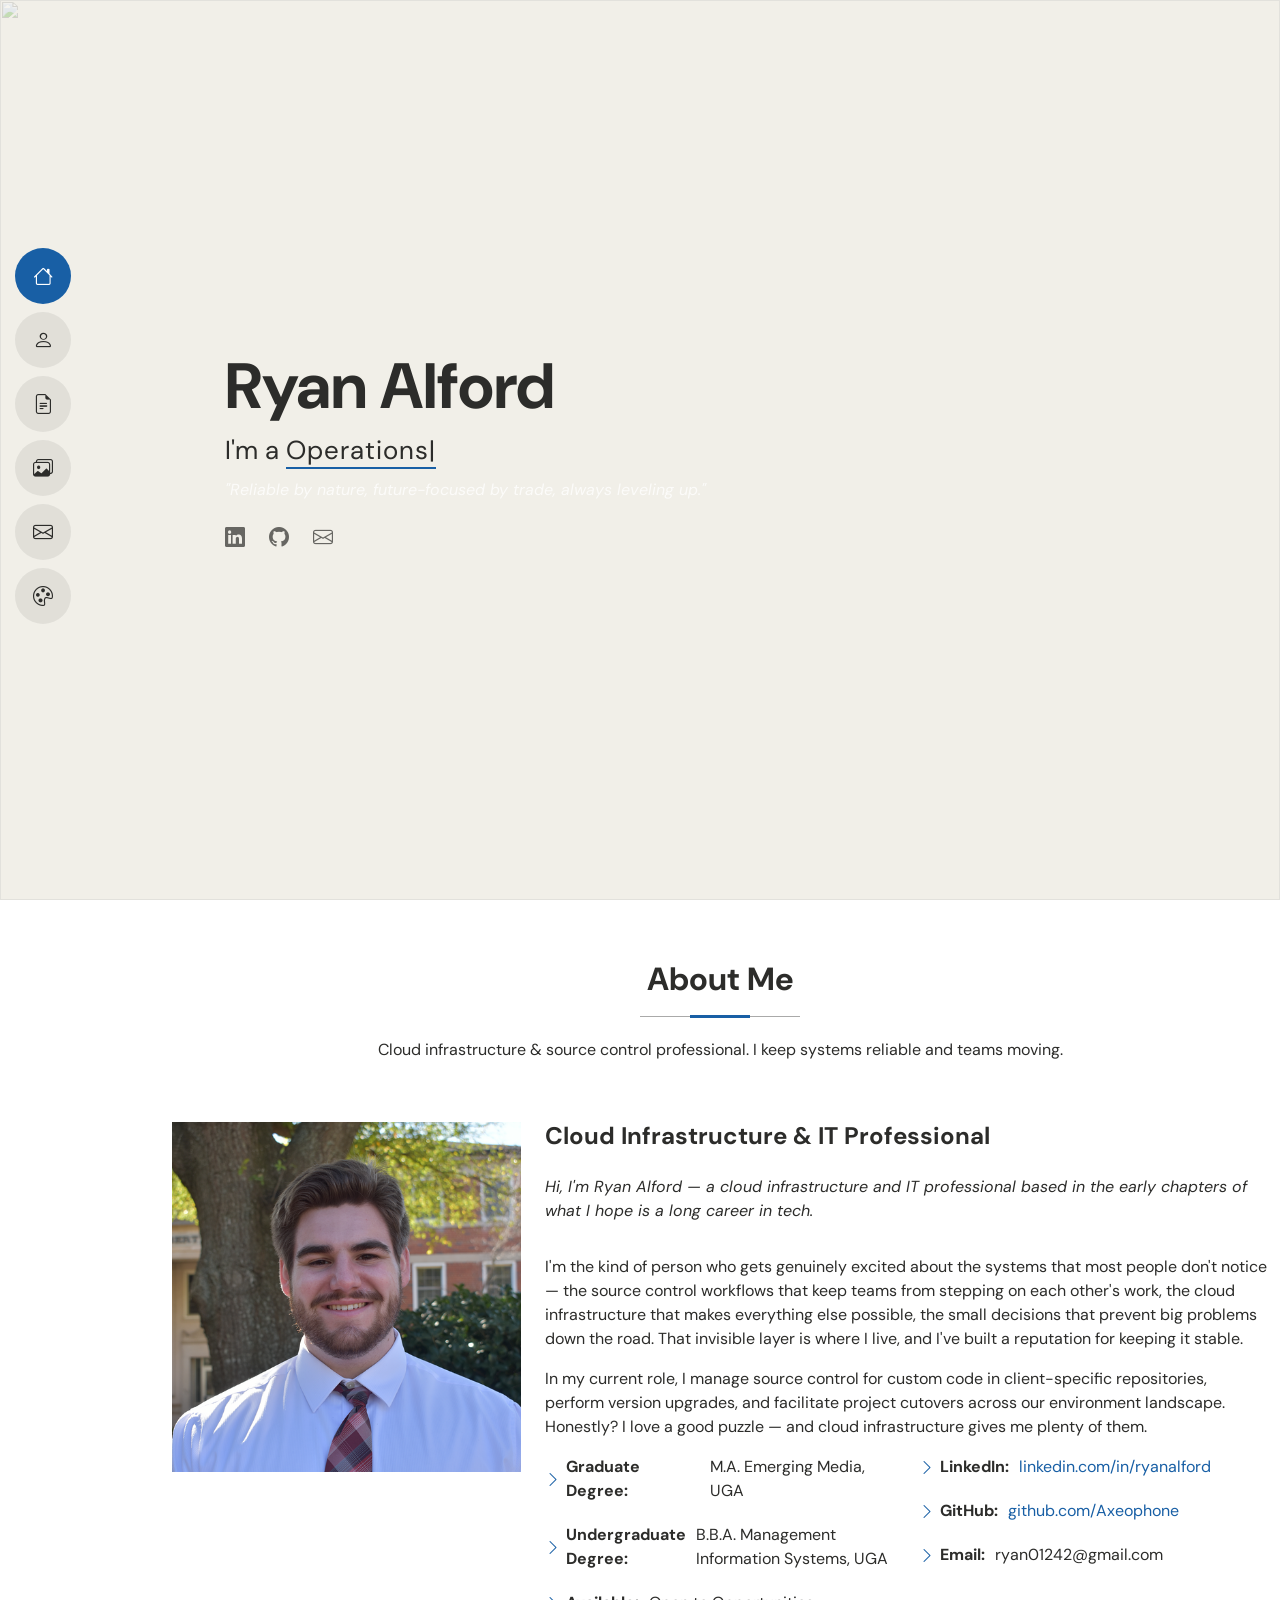
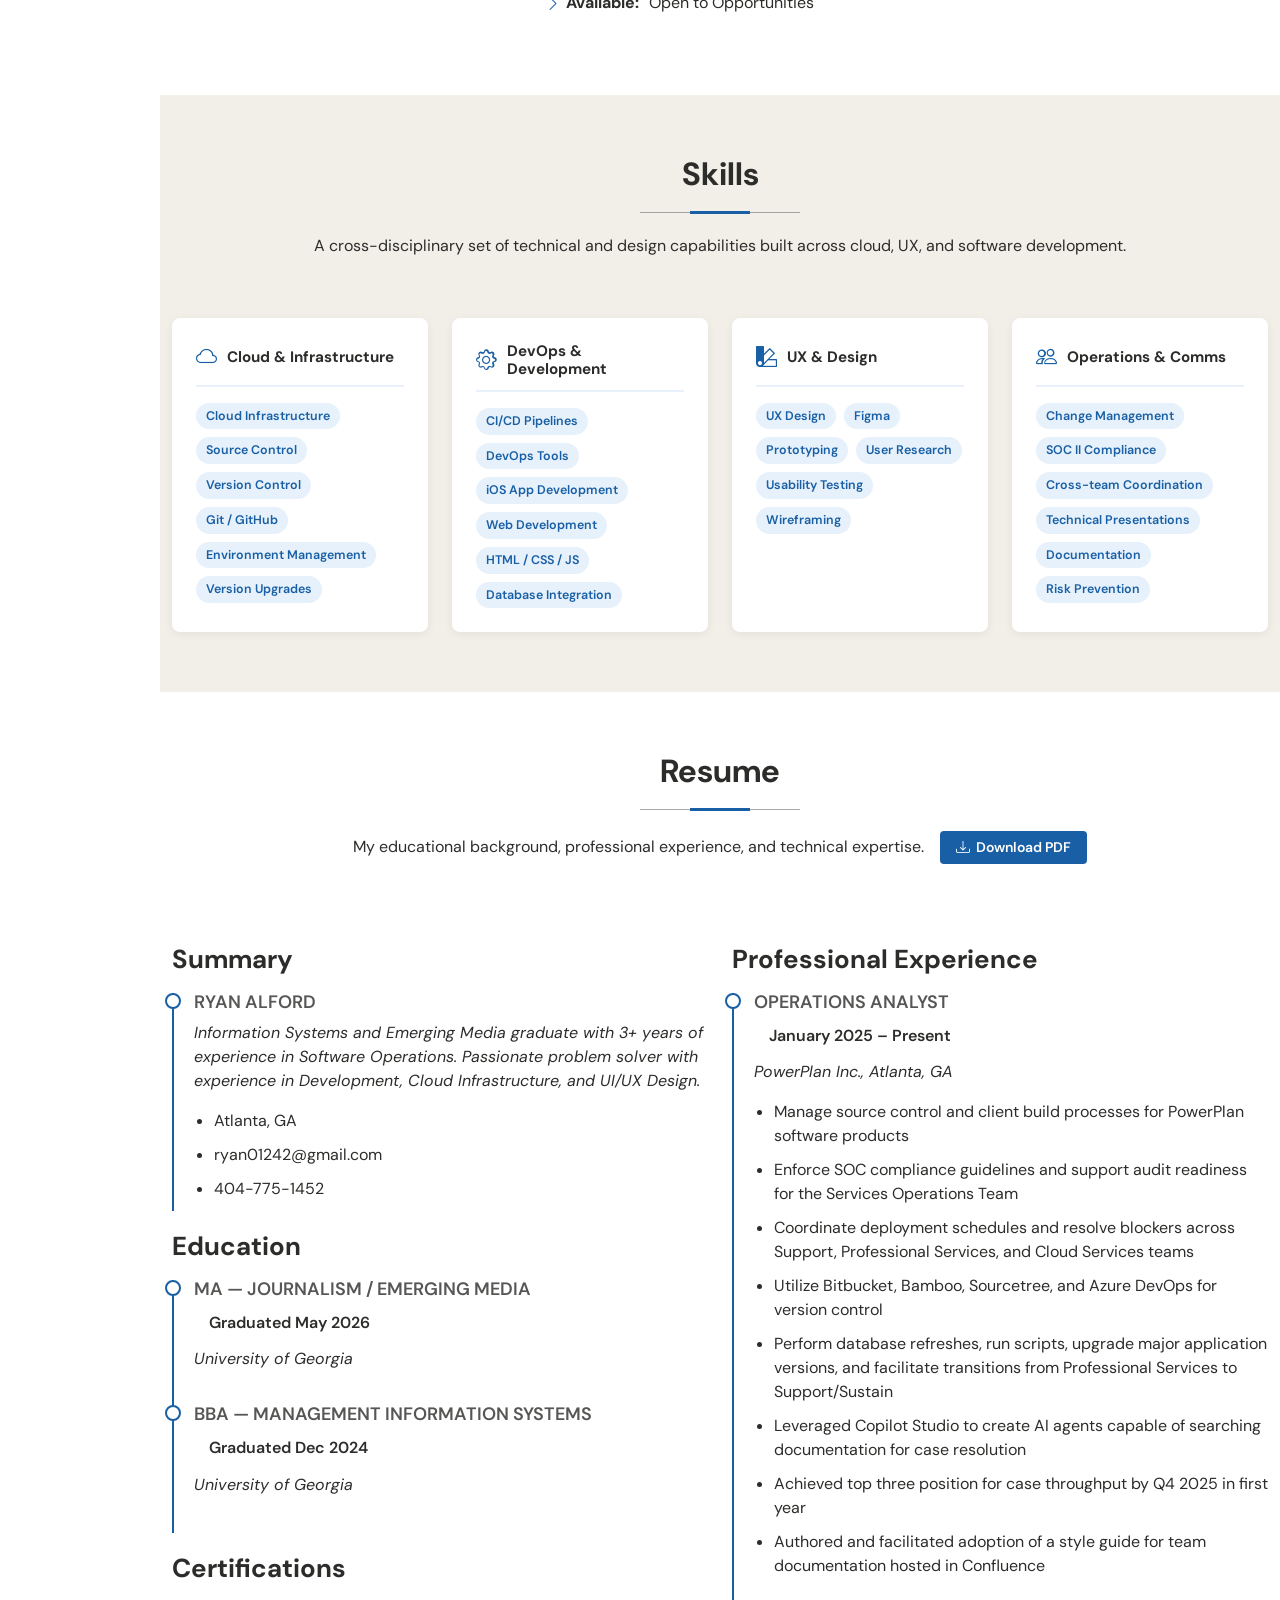
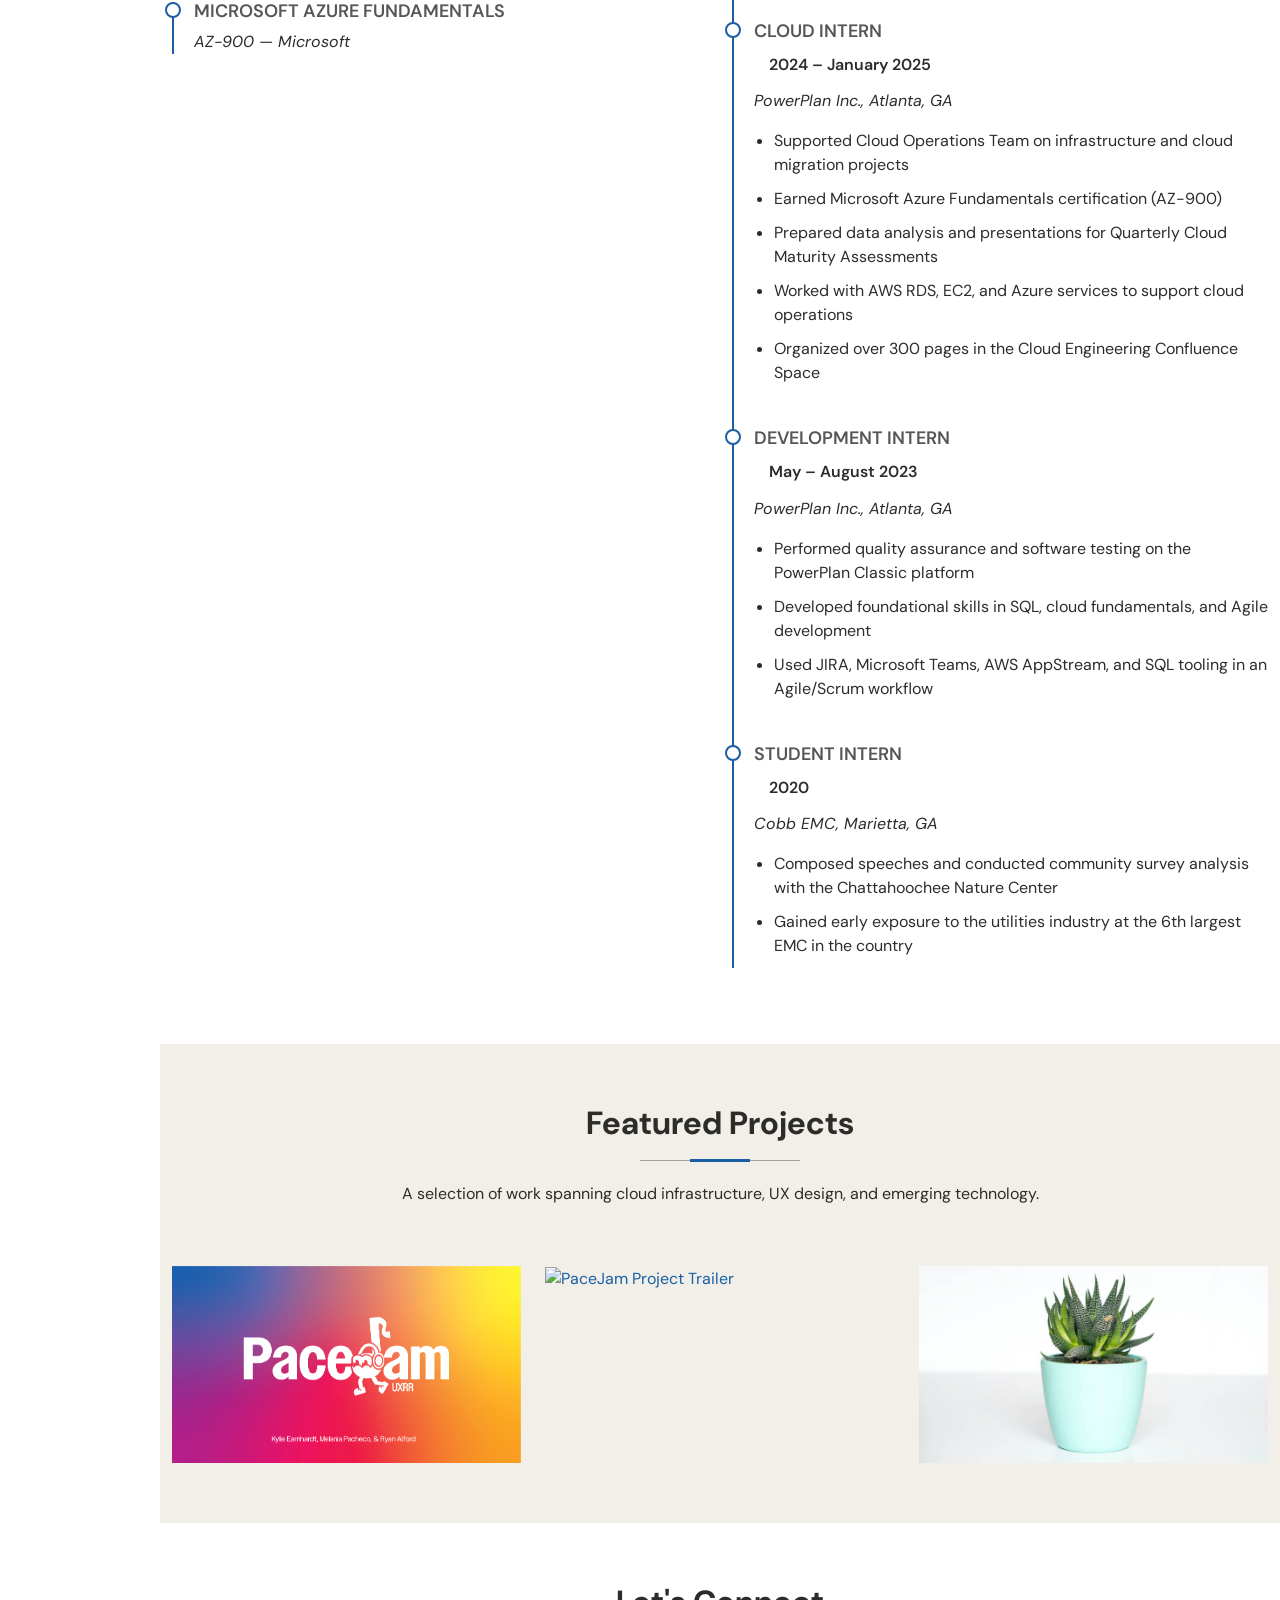
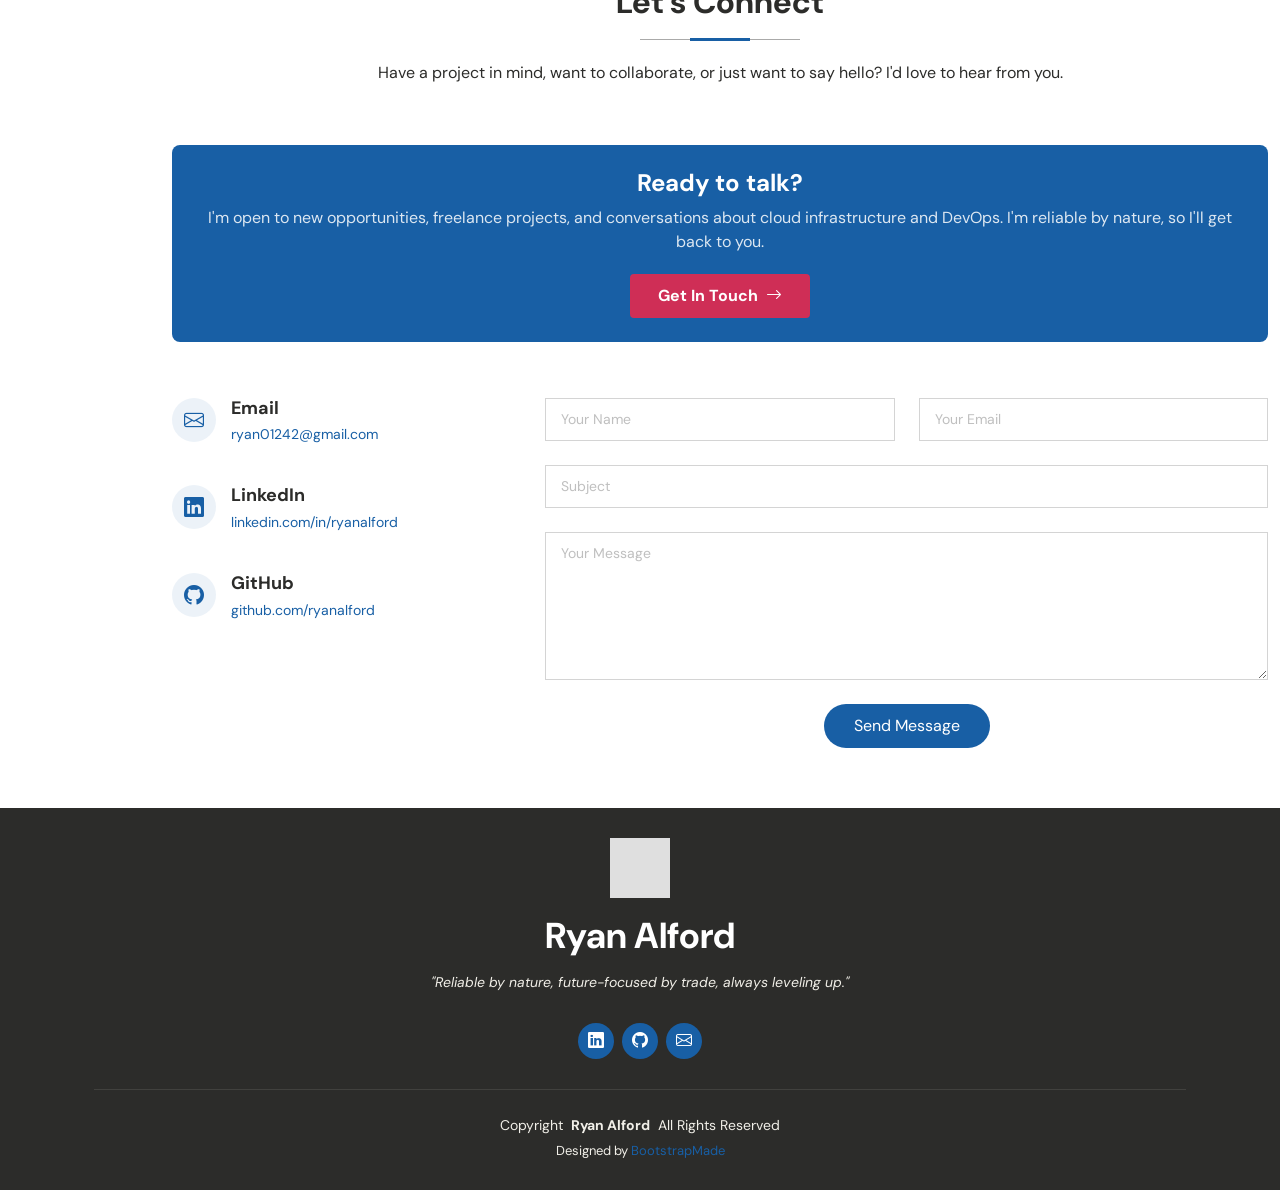
==== commit 85d601af: "fixing site structure INdex was in the wrong folder" ====
--- a/index.html
+++ b/index.html
@@ -100,15 +100,17 @@
             <div class="row">
               <div class="col-lg-6">
                 <ul>
-                  <li><i class="bi bi-chevron-right"></i> <strong>Degree:</strong> <span>M.S. Emerging Media, UGA</span></li>
-                  <li><i class="bi bi-chevron-right"></i> <strong>Email:</strong> <span>ryan01242@gmail.com</span></li>
+                  <li><i class="bi bi-chevron-right"></i> <strong>Graduate Degree:</strong> <span>M.A. Emerging Media, UGA</span></li>
+                  <li><i class="bi bi-chevron-right"></i> <strong>Undergraduate Degree:</strong> <span>B.B.A. Management Information Systems, UGA</span></li>
+                  
                   <li><i class="bi bi-chevron-right"></i> <strong>Available:</strong> <span>Open to Opportunities</span></li>
                 </ul>
               </div>
               <div class="col-lg-6">
                 <ul>
-                  <li><i class="bi bi-chevron-right"></i> <strong>LinkedIn:</strong> <span><a href="https://linkedin.com/in/ryanalford">linkedin.com/in/ryanalford</a></span></li>
-                  <li><i class="bi bi-chevron-right"></i> <strong>GitHub:</strong> <span><a href="https://github.com/ryanalford">github.com/ryanalford</a></span></li>
+                  <li><i class="bi bi-chevron-right"></i> <strong>LinkedIn:</strong> <span><a href="https://www.linkedin.com/in/ryan-alford-4928443a9/">linkedin.com/in/ryanalford</a></span></li>
+                  <li><i class="bi bi-chevron-right"></i> <strong>GitHub:</strong> <span><a href="https://github.com/Axeophone">github.com/Axeophone</a></span></li>
+                  <li><i class="bi bi-chevron-right"></i> <strong>Email:</strong> <span>ryan01242@gmail.com</span></li>
                 </ul>
               </div>
             </div>
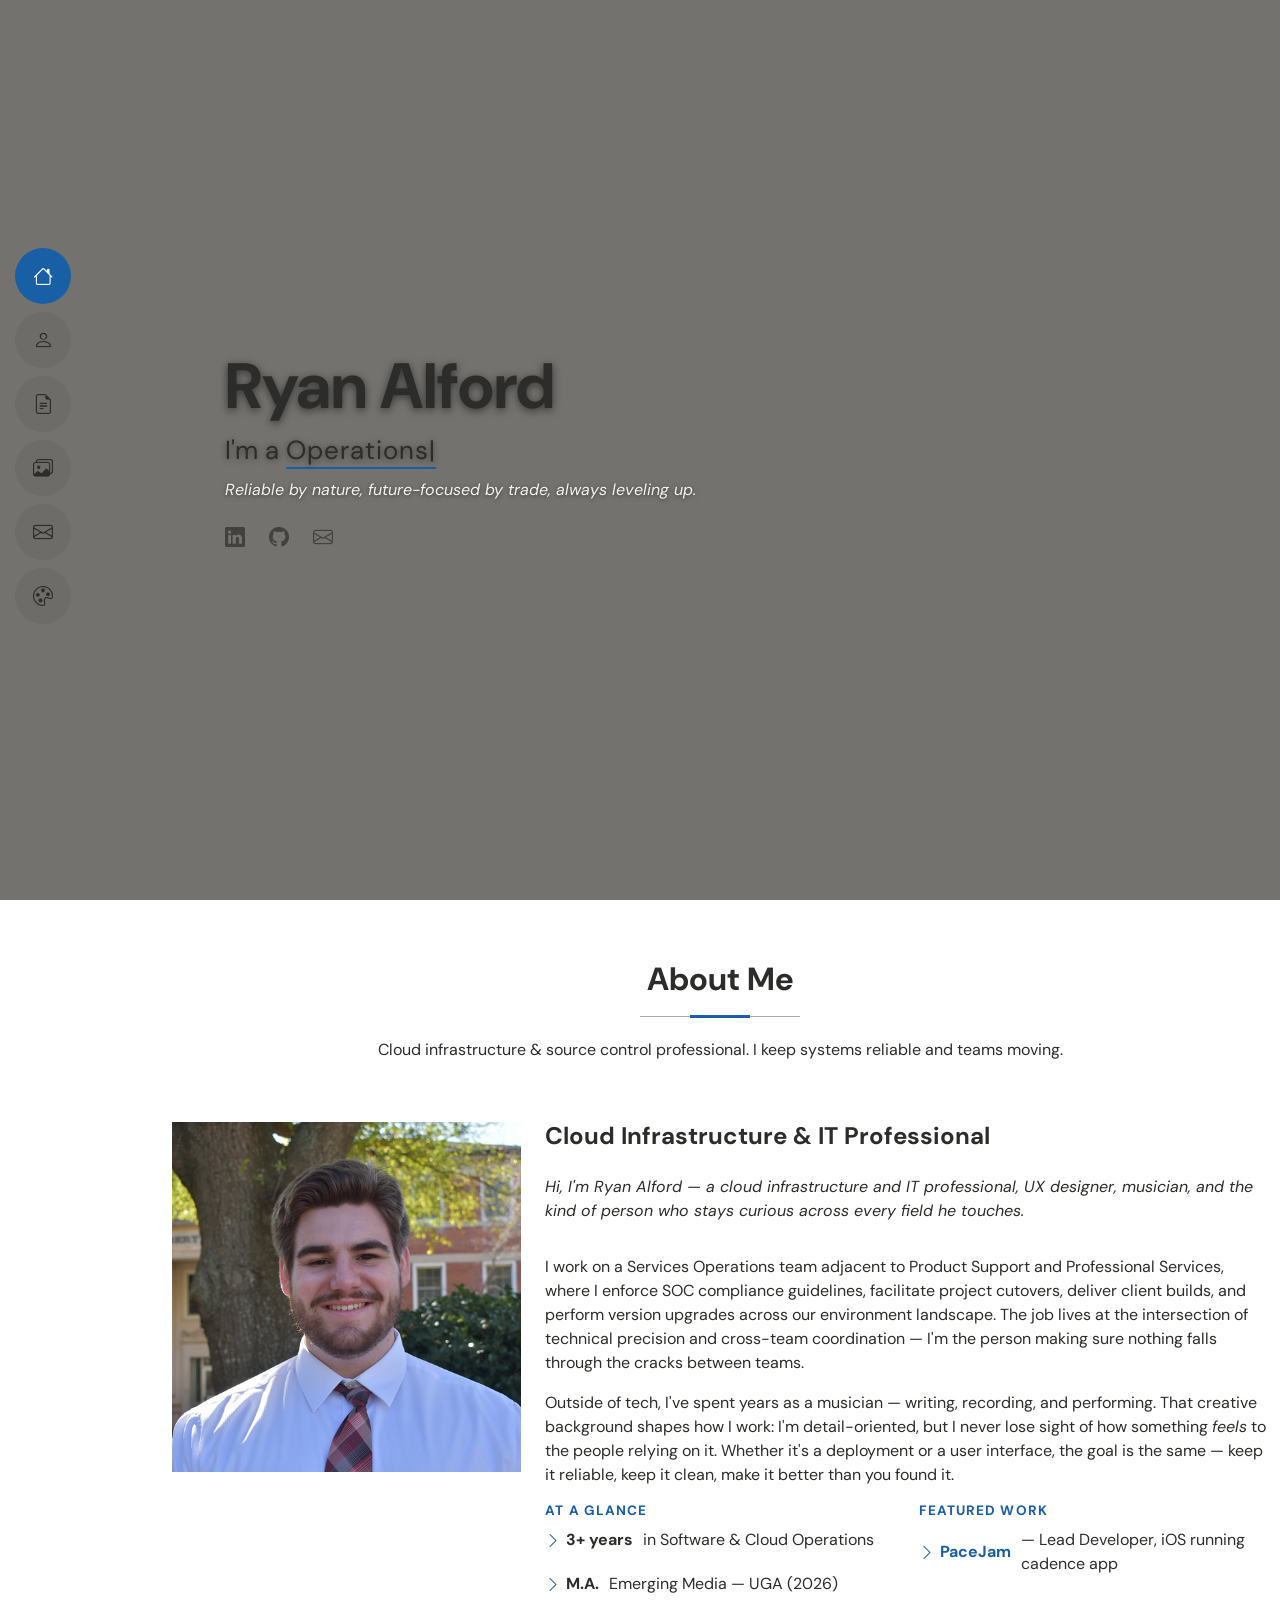
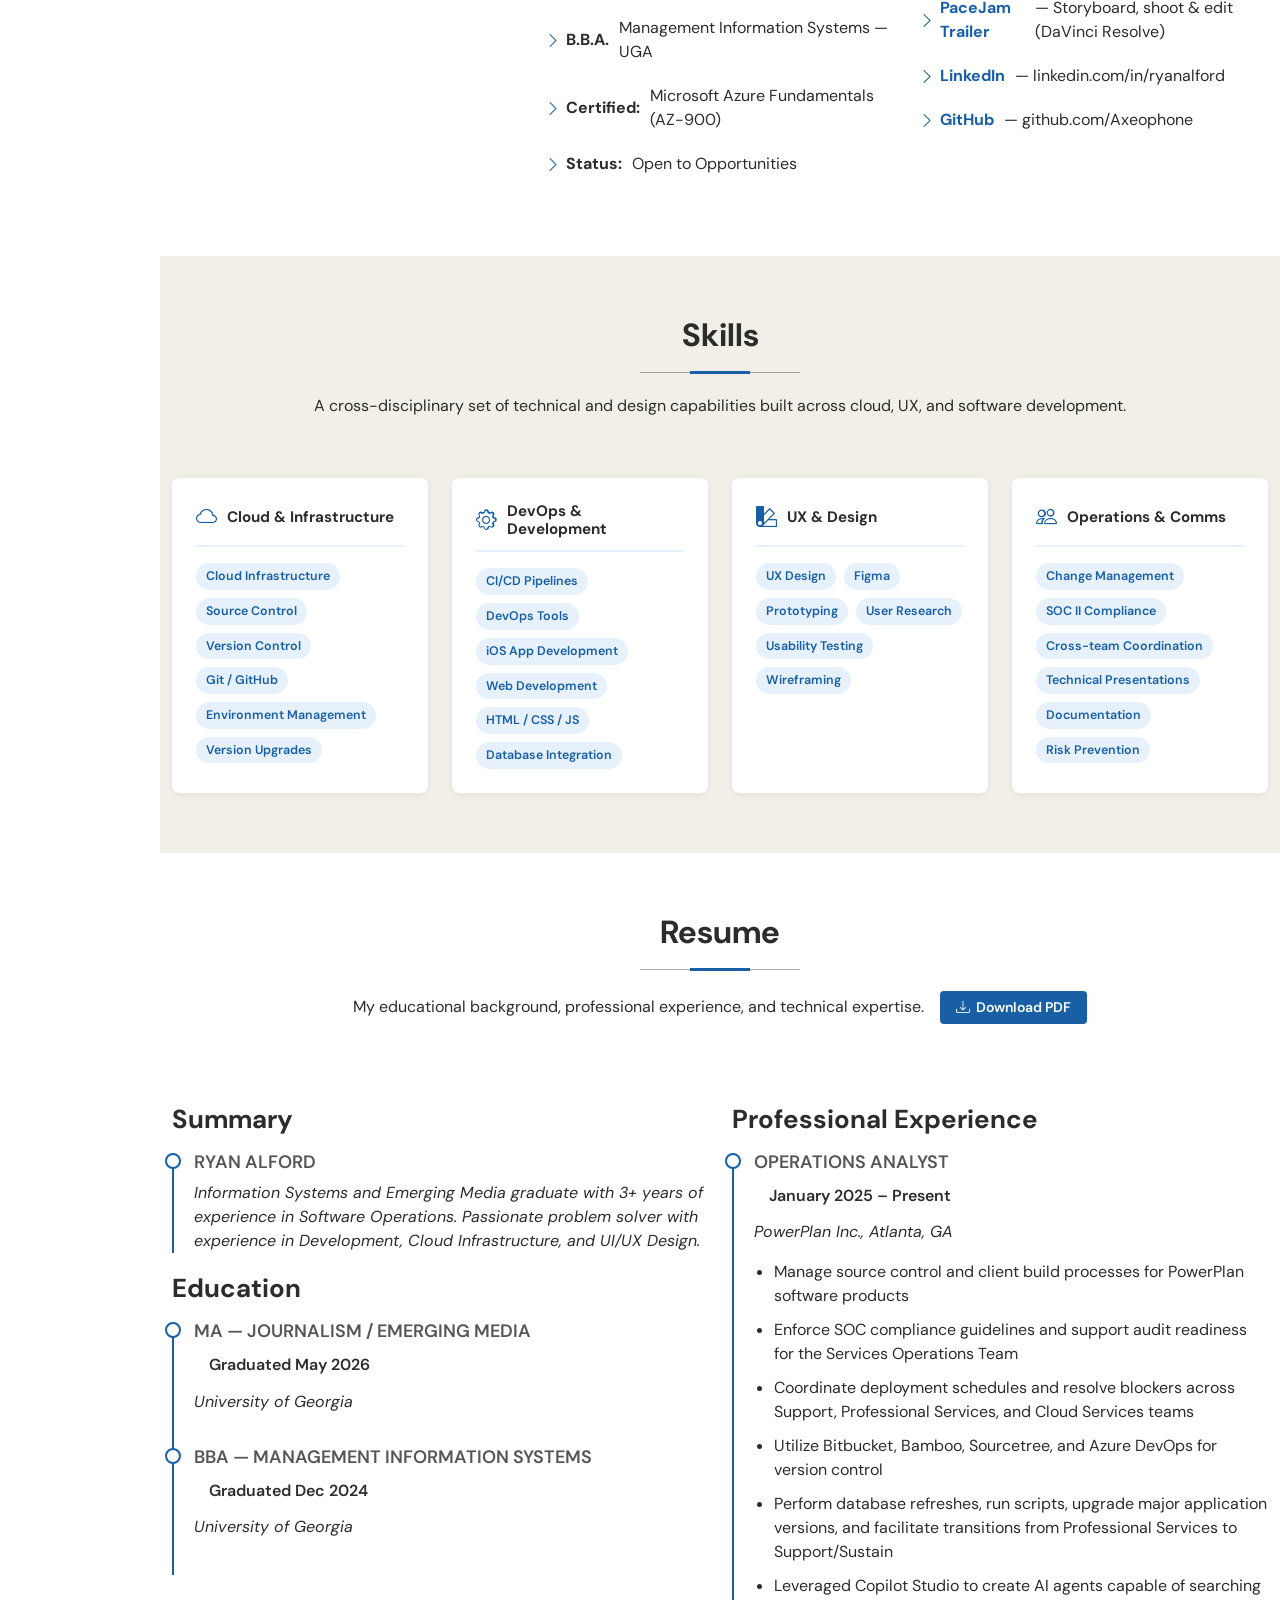
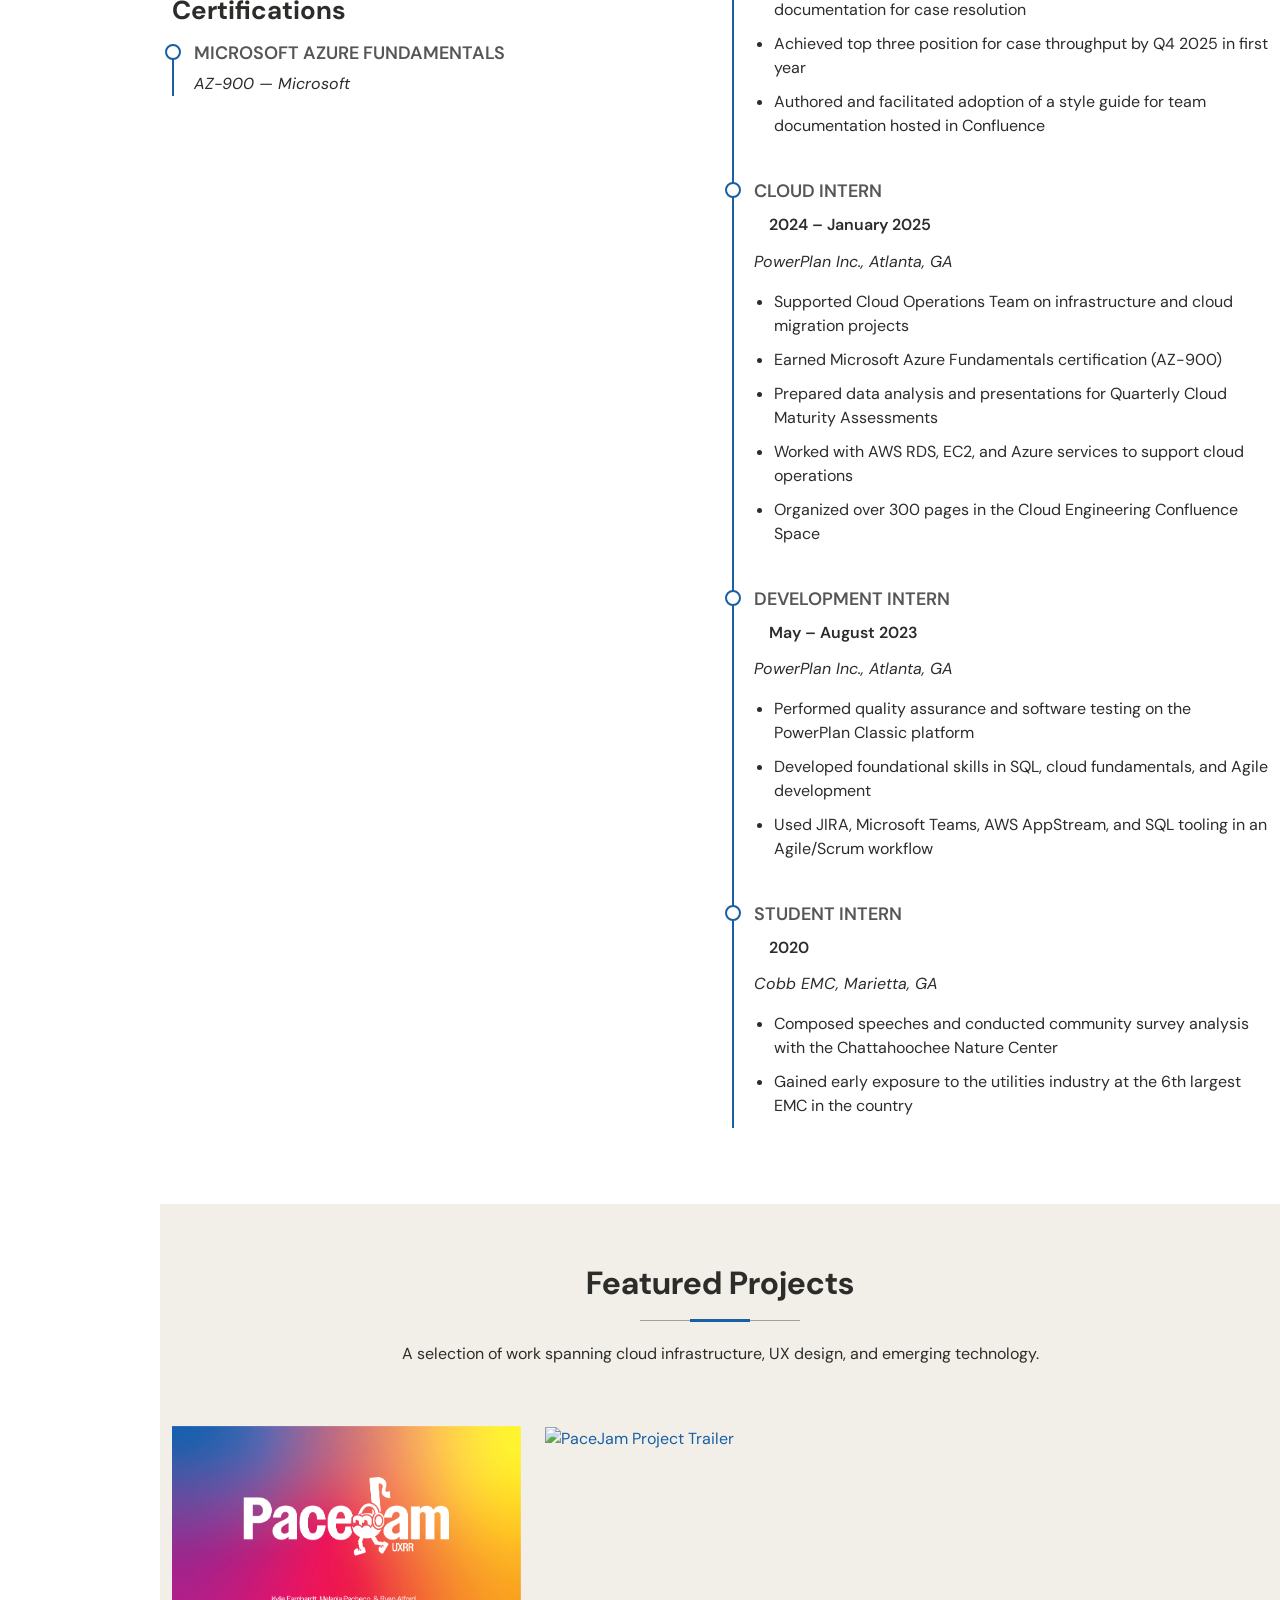
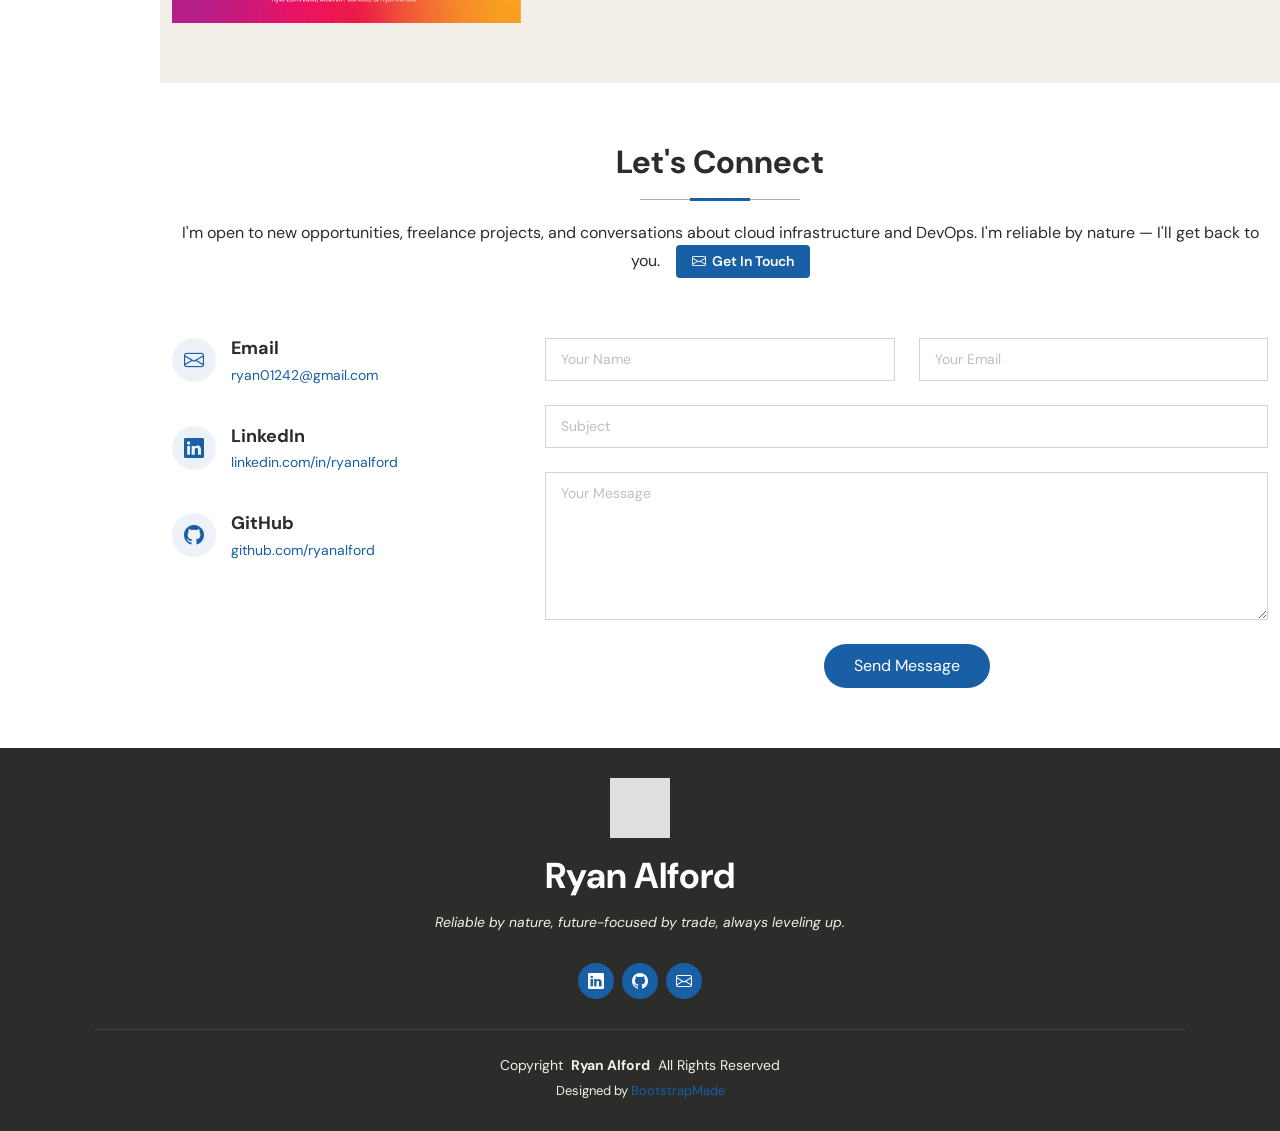
==== commit 5ec1d8d9: "Kyla Feedback updates Made updates based on professor's feedback" ====
--- a/index.html
+++ b/index.html
@@ -60,7 +60,7 @@
           <div class="col-lg-9">
             <h2>Ryan Alford</h2>
             <p>I'm a <span class="typed" data-typed-items="Operations Analyst, UX Designer, Problem Solver, Developer, Musician, Artist">Cloud Engineer</span><span class="typed-cursor typed-cursor--blink" aria-hidden="true"></span></p>
-            <p class="hero-tagline">"Reliable by nature, future-focused by trade, always leveling up."</p>
+            <p class="hero-tagline">Reliable by nature, future-focused by trade, always leveling up.</p>
             <div class="social-links">
               <a href="https://linkedin.com/in/ryanalford" aria-label="LinkedIn"><i class="bi bi-linkedin"></i></a>
               <a href="https://github.com/ryanalford" aria-label="GitHub"><i class="bi bi-github"></i></a>
@@ -89,28 +89,33 @@
           <div class="col-lg-8 content">
             <h2>Cloud Infrastructure &amp; IT Professional</h2>
             <p class="fst-italic py-3">
-              Hi, I'm Ryan Alford — a cloud infrastructure and IT professional based in the early chapters of what I hope is a long career in tech.
+              Hi, I'm Ryan Alford — a cloud infrastructure and IT professional, UX designer, musician, and the kind of person who stays curious across every field he touches.
             </p>
             <p>
-              I'm the kind of person who gets genuinely excited about the systems that most people don't notice — the source control workflows that keep teams from stepping on each other's work, the cloud infrastructure that makes everything else possible, the small decisions that prevent big problems down the road. That invisible layer is where I live, and I've built a reputation for keeping it stable.
+              I work on a Services Operations team adjacent to Product Support and Professional Services, where I enforce SOC compliance guidelines, facilitate project cutovers, deliver client builds, and perform version upgrades across our environment landscape. The job lives at the intersection of technical precision and cross-team coordination — I'm the person making sure nothing falls through the cracks between teams.
             </p>
             <p>
-              In my current role, I manage source control for custom code in client-specific repositories, perform version upgrades, and facilitate project cutovers across our environment landscape. Honestly? I love a good puzzle — and cloud infrastructure gives me plenty of them.
+              Outside of tech, I've spent years as a musician — writing, recording, and performing. That creative background shapes how I work: I'm detail-oriented, but I never lose sight of how something <em>feels</em> to the people relying on it. Whether it's a deployment or a user interface, the goal is the same — keep it reliable, keep it clean, make it better than you found it.
             </p>
-            <div class="row">
+
+            <div class="row mt-3">
               <div class="col-lg-6">
+                <h5 class="mb-2" style="font-size:0.85rem; font-weight:700; text-transform:uppercase; letter-spacing:0.08em; color:var(--accent-color);">At a Glance</h5>
                 <ul>
-                  <li><i class="bi bi-chevron-right"></i> <strong>Graduate Degree:</strong> <span>M.A. Emerging Media, UGA</span></li>
-                  <li><i class="bi bi-chevron-right"></i> <strong>Undergraduate Degree:</strong> <span>B.B.A. Management Information Systems, UGA</span></li>
-                  
-                  <li><i class="bi bi-chevron-right"></i> <strong>Available:</strong> <span>Open to Opportunities</span></li>
+                  <li><i class="bi bi-chevron-right"></i> <strong>3+ years</strong> in Software &amp; Cloud Operations</li>
+                  <li><i class="bi bi-chevron-right"></i> <strong>M.A.</strong> Emerging Media &mdash; UGA (2026)</li>
+                  <li><i class="bi bi-chevron-right"></i> <strong>B.B.A.</strong> Management Information Systems &mdash; UGA</li>
+                  <li><i class="bi bi-chevron-right"></i> <strong>Certified:</strong> Microsoft Azure Fundamentals (AZ-900)</li>
+                  <li><i class="bi bi-chevron-right"></i> <strong>Status:</strong> Open to Opportunities</li>
                 </ul>
               </div>
               <div class="col-lg-6">
+                <h5 class="mb-2" style="font-size:0.85rem; font-weight:700; text-transform:uppercase; letter-spacing:0.08em; color:var(--accent-color);">Featured Work</h5>
                 <ul>
-                  <li><i class="bi bi-chevron-right"></i> <strong>LinkedIn:</strong> <span><a href="https://www.linkedin.com/in/ryan-alford-4928443a9/">linkedin.com/in/ryanalford</a></span></li>
-                  <li><i class="bi bi-chevron-right"></i> <strong>GitHub:</strong> <span><a href="https://github.com/Axeophone">github.com/Axeophone</a></span></li>
-                  <li><i class="bi bi-chevron-right"></i> <strong>Email:</strong> <span>ryan01242@gmail.com</span></li>
+                  <li><i class="bi bi-chevron-right"></i> <a href="pacejam-case-study.html"><strong>PaceJam</strong></a> &mdash; Lead Developer, iOS running cadence app</li>
+                  <li><i class="bi bi-chevron-right"></i> <a href="portfolio-details.html"><strong>PaceJam Trailer</strong></a> &mdash; Storyboard, shoot &amp; edit (DaVinci Resolve)</li>
+                  <li><i class="bi bi-chevron-right"></i> <a href="https://www.linkedin.com/in/ryan-alford-4928443a9/"><strong>LinkedIn</strong></a> &mdash; linkedin.com/in/ryanalford</li>
+                  <li><i class="bi bi-chevron-right"></i> <a href="https://github.com/Axeophone"><strong>GitHub</strong></a> &mdash; github.com/Axeophone</li>
                 </ul>
               </div>
             </div>
@@ -225,11 +230,6 @@
             <div class="resume-item pb-0">
               <h4>Ryan Alford</h4>
               <p><em>Information Systems and Emerging Media graduate with 3+ years of experience in Software Operations. Passionate problem solver with experience in Development, Cloud Infrastructure, and UI/UX Design.</em></p>
-              <ul>
-                <li>Atlanta, GA</li>
-                <li>ryan01242@gmail.com</li>
-                <li>404-775-1452</li>
-              </ul>
             </div>
 
             <h3 class="resume-title">Education</h3>
@@ -335,33 +335,27 @@
             </a>
             <div class="portfolio-info">
               <h4>PaceJam</h4>
-              <p>iOS App Development &mdash; I was the Lead Developer for PaceJam, the app that plays music from your library that matches your running cadence. The app is fully iOS Native. Click the link to find out more!</p>
-              <a href="https://projects.nmi.cool/2025/em/pacejam/" title="PaceJam" data-type="iframe" class="glightbox preview-link"><i class="bi bi-zoom-in"></i></a>
+              <p><strong>iOS Development &mdash; Lead Developer</strong><br>
+                &bull; Native iOS app that syncs music to your running cadence<br>
+                &bull; Built with Swift; integrated CoreMotion &amp; MediaPlayer APIs<br>
+                &bull; Emerged Media capstone project
+              </p>
               <a href="pacejam-case-study.html" title="View Full Case Study" class="details-link"><i class="bi bi-link-45deg"></i></a>
             </div>
           </div><!-- End Portfolio Item -->
 
-          <!-- Project 2 -->
+          <!-- Project 2: PaceJam Trailer -->
           <div class="col-lg-4 col-md-6 portfolio-item isotope-item">
             <a href="portfolio-details.html">
               <img src="https://img.youtube.com/vi/q8ALE_T_L_Y/maxresdefault.jpg" class="img-fluid" alt="PaceJam Project Trailer">
             </a>
             <div class="portfolio-info">
-              <h4>PaceJam Project Trailer</h4>
-              <p>Video Editing &mdash; I storyboarded, wrote, shot, and edited the Trailer for my Emerging Media Capstone Project. Making use of Davinci Resolve, drone footage courtesy of Chris Gerlach, footage shot with the use of both an iPhone 16 Pro and a Canon R6 Mk.II Digital Camera, and a DJI Osomo Smartphone Gimbal, we crafted a fun, energetic, and engaging trailer to draw in our audience. </p>
-              <a href="portfolio-details.html" title="More Details" class="details-link"><i class="bi bi-link-45deg"></i></a>
-            </div>
-          </div><!-- End Portfolio Item -->
-
-          <!-- Project 3: Placeholder -->
-          <div class="col-lg-4 col-md-6 portfolio-item isotope-item">
-            <a href="portfolio-details.html">
-              <img src="assets/img/masonry-portfolio/masonry-portfolio-3.jpg" class="img-fluid" alt="Project 3">
-            </a>
-            <div class="portfolio-info">
-              <h4>[Project Title]</h4>
-              <p>[Category] &mdash; [Brief Description]</p>
-              <a href="assets/img/masonry-portfolio/masonry-portfolio-3.jpg" title="Project 3" data-gallery="portfolio-gallery" class="glightbox preview-link"><i class="bi bi-zoom-in"></i></a>
+              <h4>PaceJam Trailer</h4>
+              <p><strong>Video Production &mdash; Director &amp; Editor</strong><br>
+                &bull; Storyboarded, shot, and edited the capstone project trailer<br>
+                &bull; Edited in DaVinci Resolve with drone &amp; gimbal footage<br>
+                &bull; Canon R6 Mk.II, iPhone 16 Pro, DJI Osmo Gimbal
+              </p>
               <a href="portfolio-details.html" title="More Details" class="details-link"><i class="bi bi-link-45deg"></i></a>
             </div>
           </div><!-- End Portfolio Item -->
@@ -377,21 +371,10 @@
 
       <div class="container section-title" data-aos="fade-up">
         <h2>Let's Connect</h2>
-        <p>Have a project in mind, want to collaborate, or just want to say hello? I'd love to hear from you.</p>
+        <p>I'm open to new opportunities, freelance projects, and conversations about cloud infrastructure and DevOps. I'm reliable by nature — I'll get back to you. <a href="mailto:ryan01242@gmail.com" class="btn-resume-download"><i class="bi bi-envelope"></i> Get In Touch</a></p>
       </div>
 
       <div class="container" data-aos="fade" data-aos-delay="100">
-
-        <!-- Call to Action Banner -->
-        <div class="row mb-4">
-          <div class="col-12">
-            <div class="cta-banner text-center p-4" data-aos="fade-up">
-              <h3>Ready to talk?</h3>
-              <p>I'm open to new opportunities, freelance projects, and conversations about cloud infrastructure and DevOps. I'm reliable by nature, so I'll get back to you.</p>
-              <a href="mailto:ryan01242@gmail.com" class="btn-cta">Get In Touch <i class="bi bi-arrow-right"></i></a>
-            </div>
-          </div>
-        </div>
 
         <div class="row gy-4">
 
@@ -468,7 +451,7 @@
         <img src="assets/img/logo.png" alt="Ryan Alford Logo" height="60">
       </div>
       <h3 class="sitename">Ryan Alford</h3>
-      <p>"Reliable by nature, future-focused by trade, always leveling up."</p>
+      <p>Reliable by nature, future-focused by trade, always leveling up.</p>
       <div class="social-links d-flex justify-content-center">
         <a href="https://linkedin.com/in/ryanalford" aria-label="LinkedIn"><i class="bi bi-linkedin"></i></a>
         <a href="https://github.com/ryanalford" aria-label="GitHub"><i class="bi bi-github"></i></a>
--- a/assets/css/main.css
+++ b/assets/css/main.css
@@ -71,9 +71,10 @@
 .hero .hero-tagline {
   font-style: italic;
   font-size: 1rem;
-  color: rgba(255, 255, 255, 0.75);
+  color: rgba(255, 255, 255, 0.92);
   margin-top: 0.5rem;
   margin-bottom: 1.25rem;
+  text-shadow: 0 1px 4px rgba(0, 0, 0, 0.5);
 }
 
 /* Resume download button */
@@ -120,18 +121,18 @@
   display: inline-flex;
   align-items: center;
   gap: 8px;
-  background-color: #cf2e56;
-  color: #ffffff;
+  background-color: #ffffff;
+  color: #185fa5;
   padding: 10px 28px;
   border-radius: 4px;
   font-size: 1rem;
   font-weight: 700;
-  transition: background-color 0.3s;
+  transition: background-color 0.3s, color 0.3s;
 }
 
 .btn-cta:hover {
-  background-color: color-mix(in srgb, #cf2e56, black 15%);
-  color: #ffffff;
+  background-color: #e6f1fb;
+  color: #185fa5;
 }
 
 /* Footer logo */
@@ -692,12 +693,15 @@
   width: 100%;
   height: 100%;
   object-fit: cover;
+  object-position: 65% center;
+  transform: scale(1.08);
+  transform-origin: center center;
   z-index: 1;
 }
 
 .hero:before {
   content: "";
-  background: color-mix(in srgb, var(--background-color), transparent 30%);
+  background: rgba(0, 0, 0, 0.52);
   position: absolute;
   inset: 0;
   z-index: 2;
@@ -712,11 +716,13 @@
   margin: 0;
   font-size: 64px;
   font-weight: 700;
+  text-shadow: 0 2px 8px rgba(0, 0, 0, 0.55);
 }
 
 .hero p {
   margin: 5px 0 0 0;
   font-size: 26px;
+  text-shadow: 0 1px 6px rgba(0, 0, 0, 0.5);
 }
 
 .hero p span {
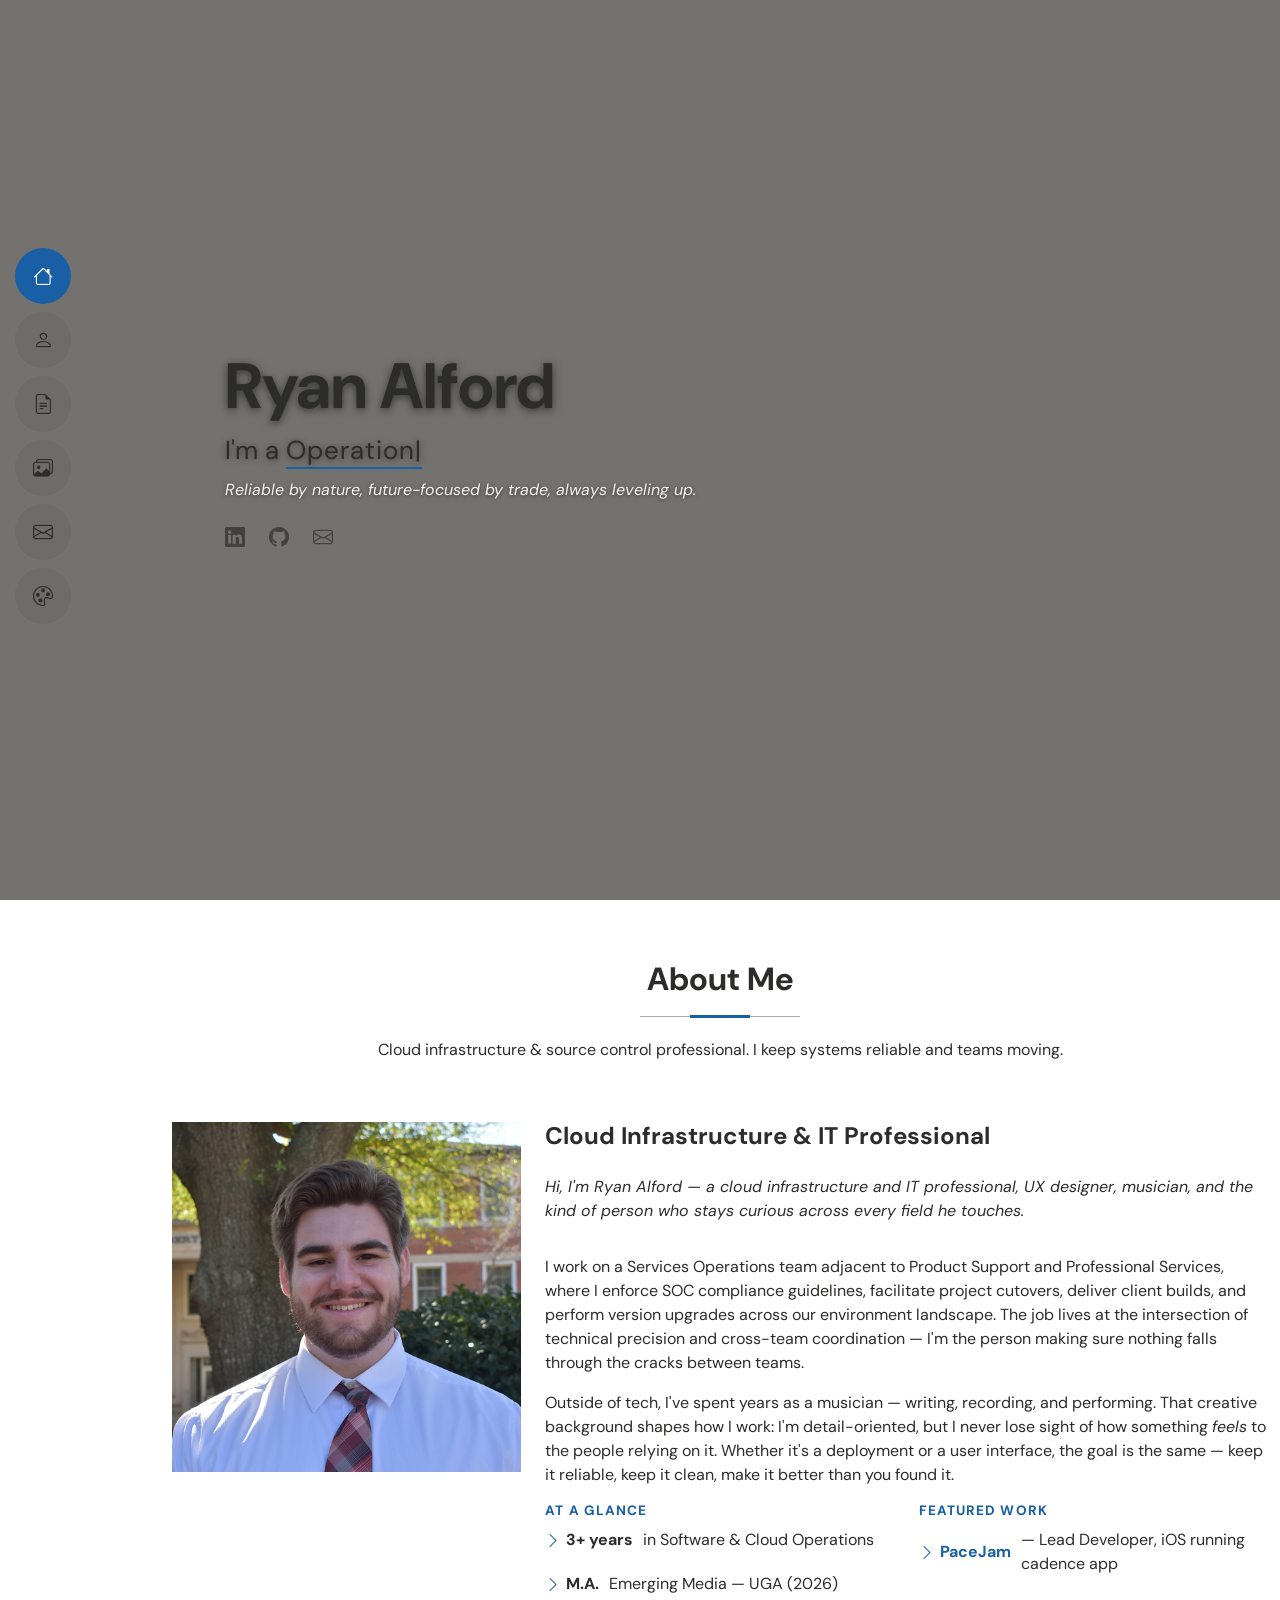
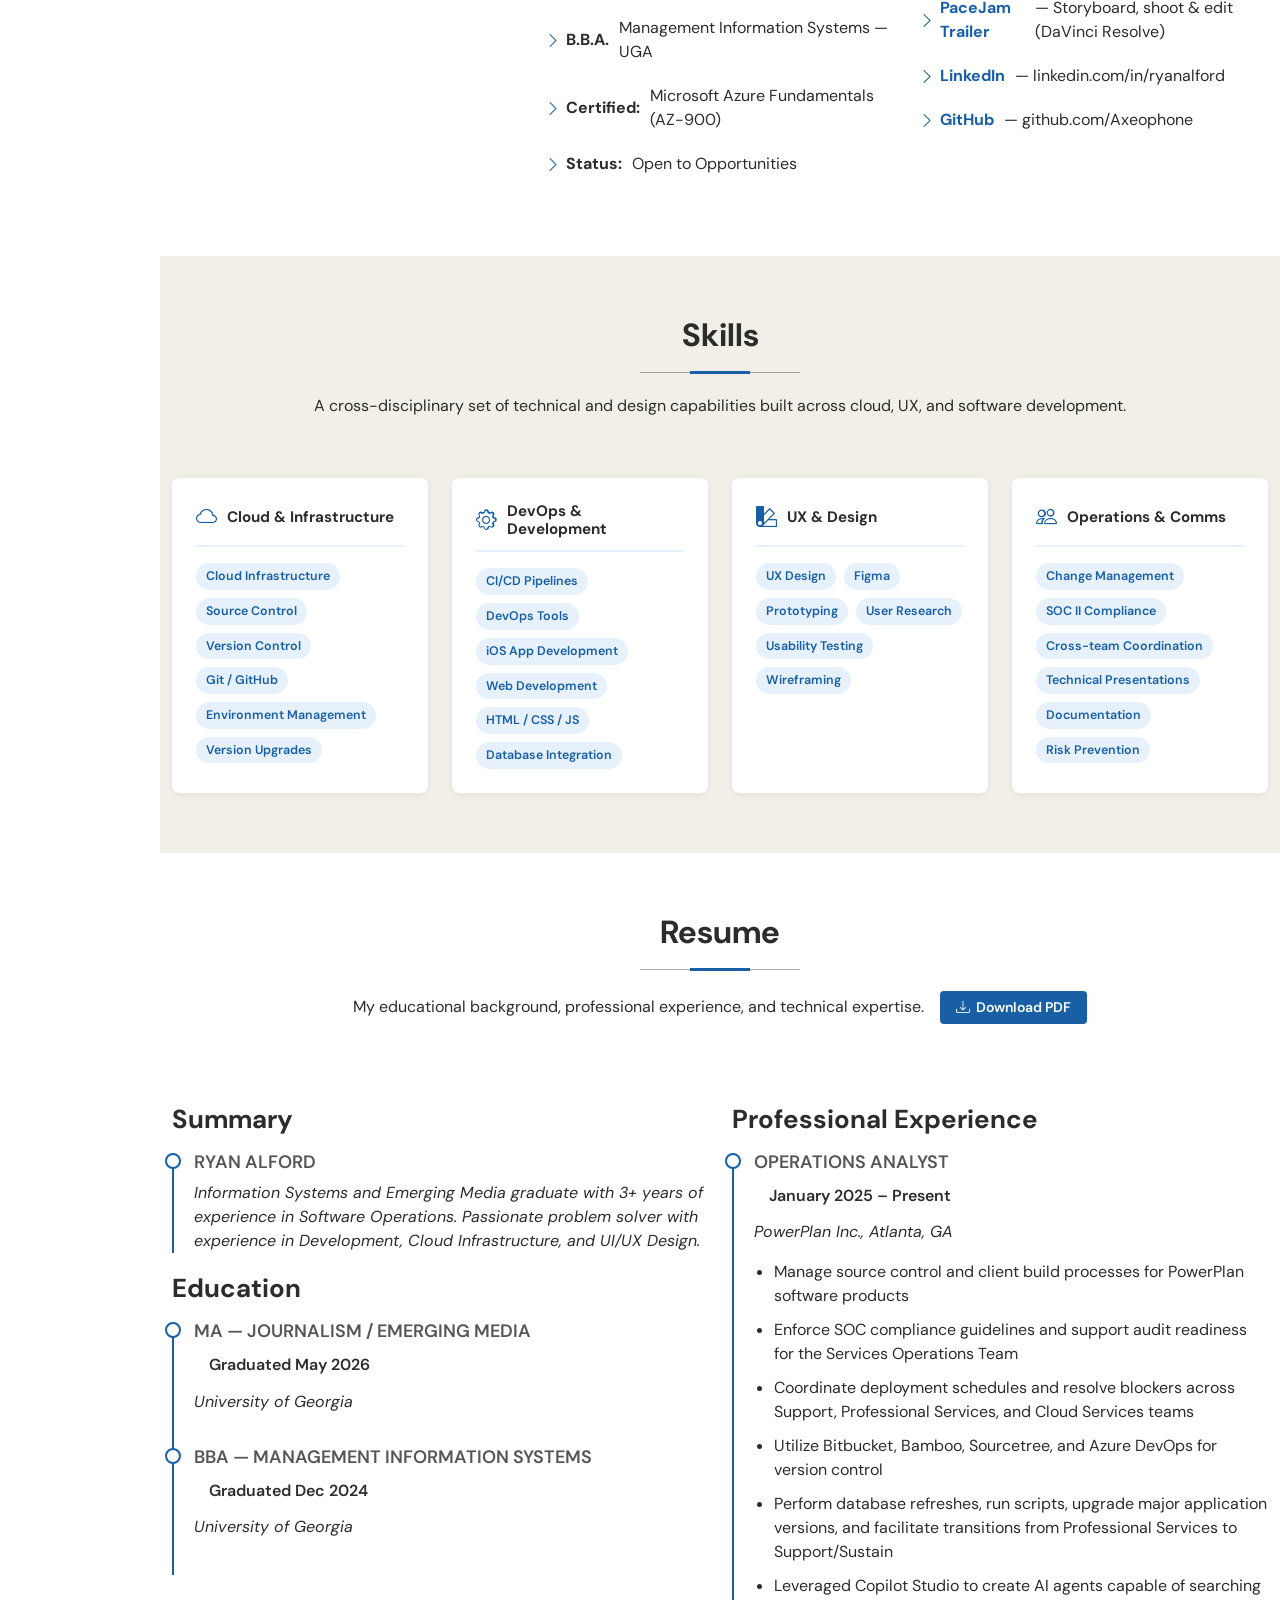
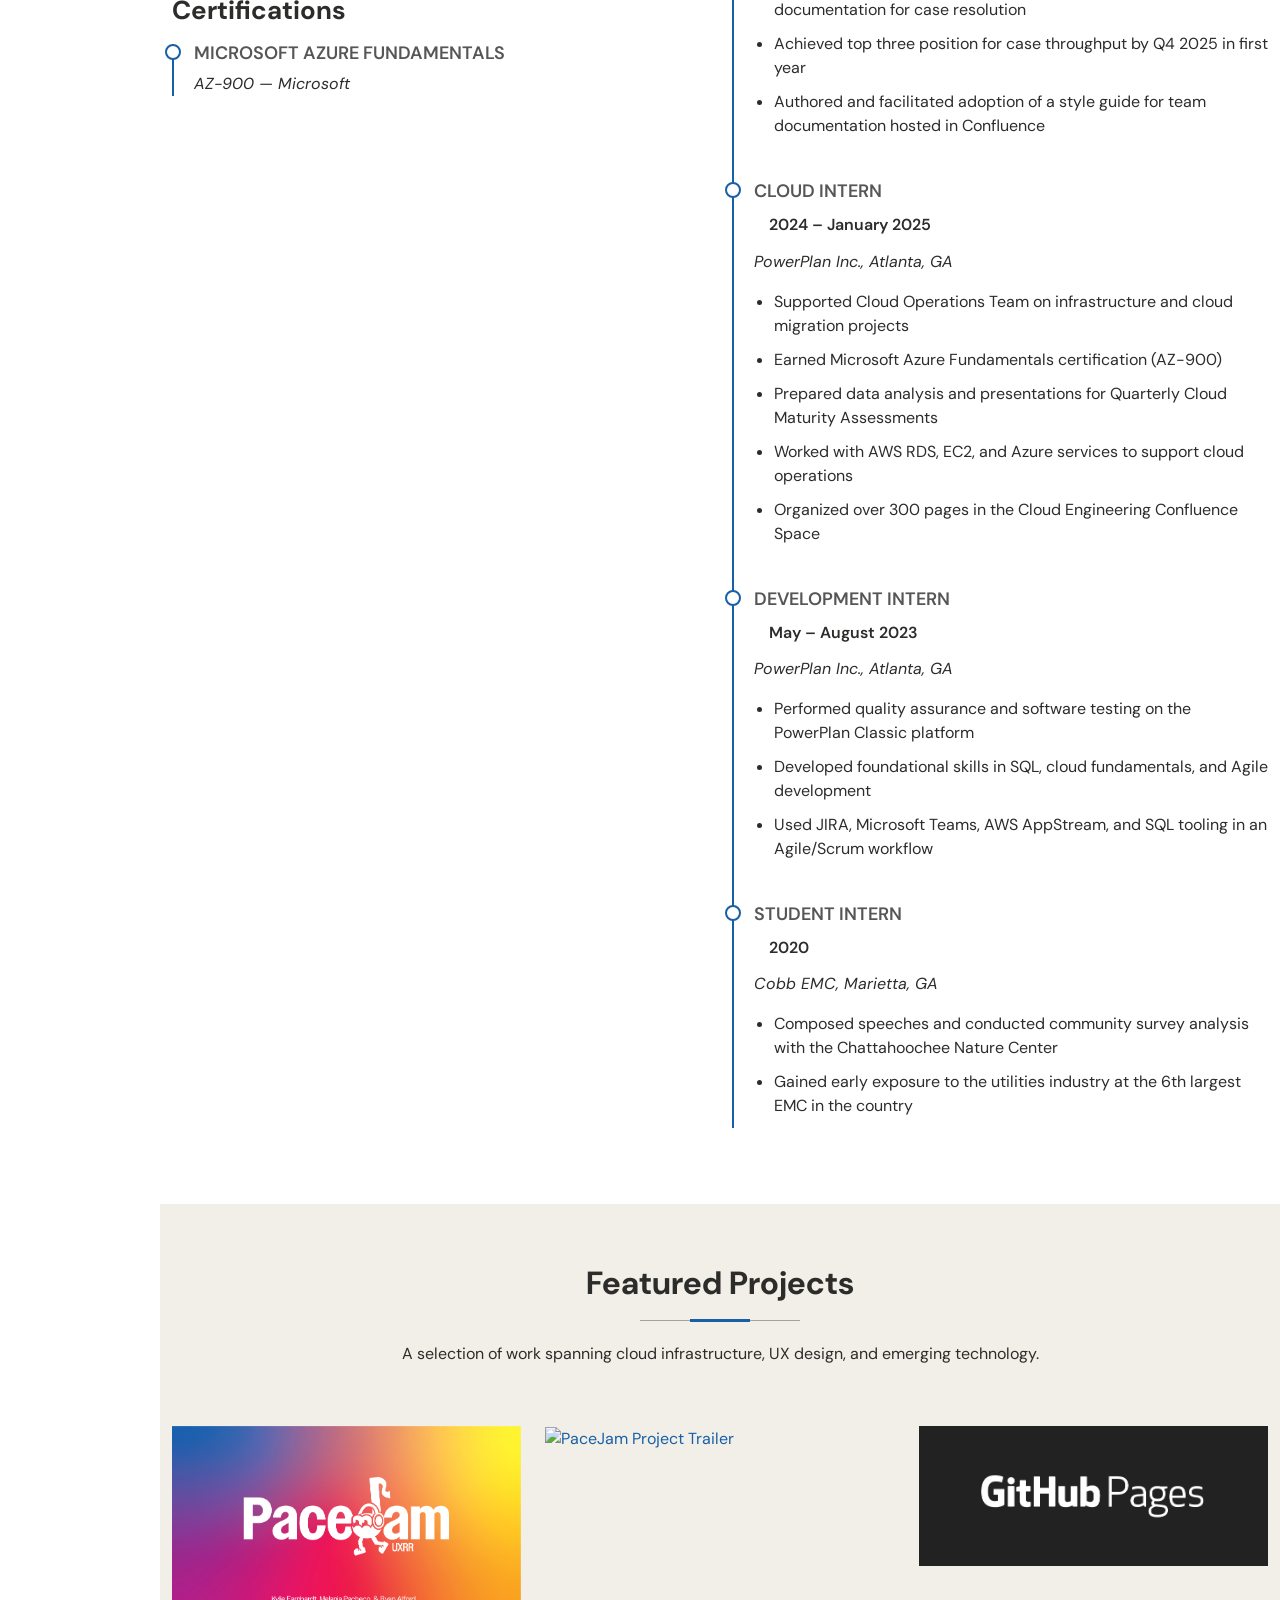
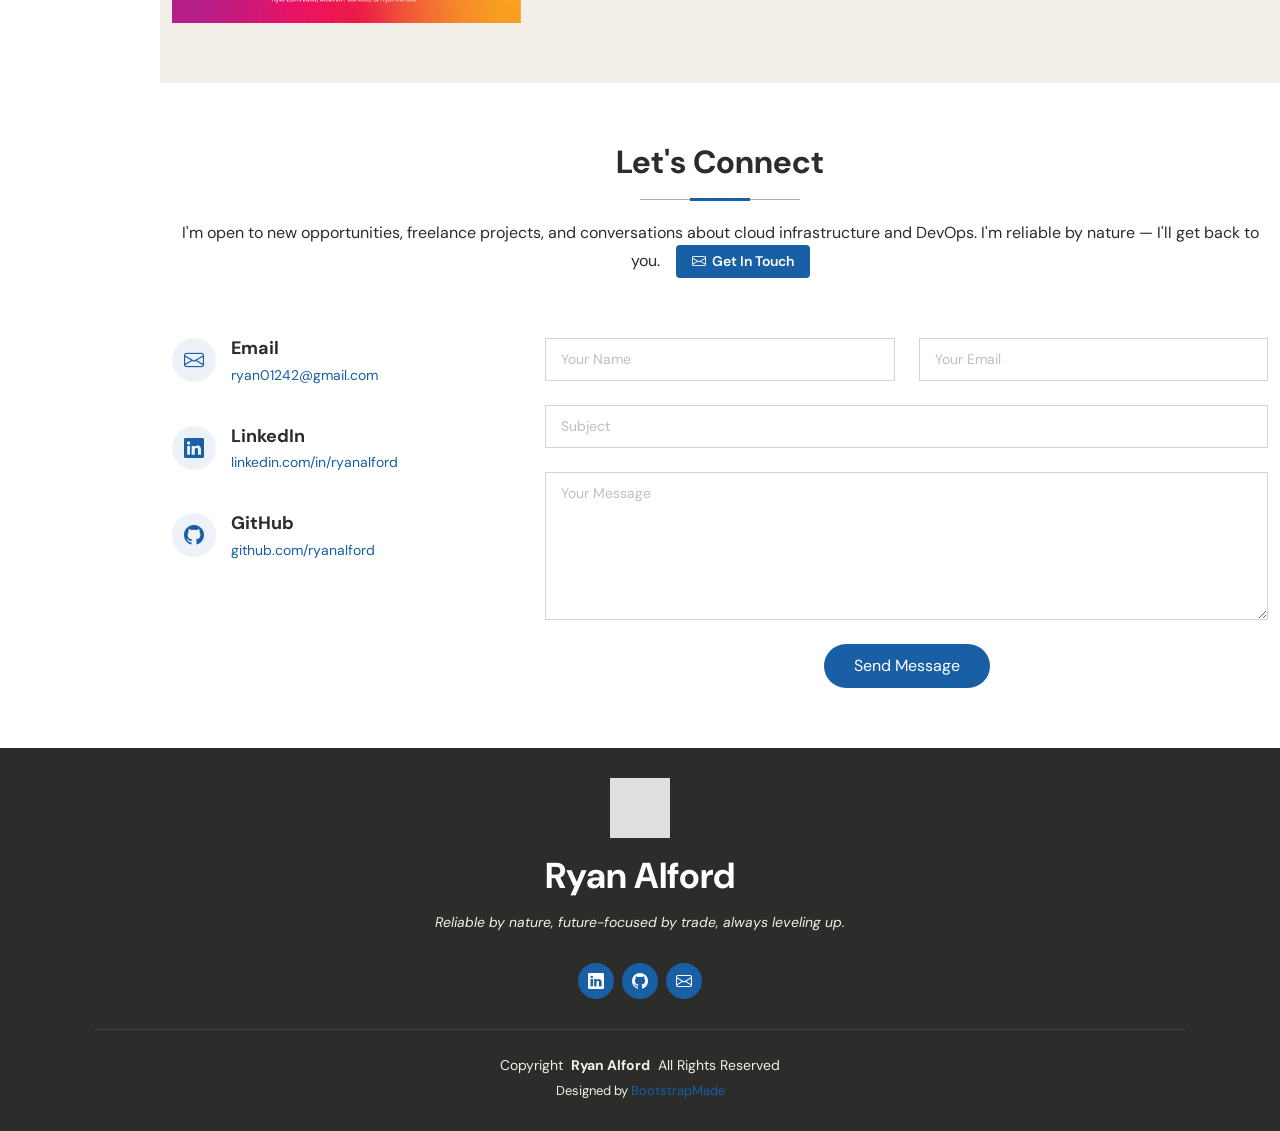
==== commit 9c93116c: "3rd project update Updating the site with a third projet" ====
--- a/index.html
+++ b/index.html
@@ -360,6 +360,22 @@
             </div>
           </div><!-- End Portfolio Item -->
 
+          <!-- Project 3: Portfolio Site -->
+          <div class="col-lg-4 col-md-6 portfolio-item isotope-item">
+            <a href="https://medium.com/@ryan01242/github-pages-portfolio-redesign-f29736e4ff9b" target="_blank">
+              <img src="assets/img/gitPageLogo.png" class="img-fluid" alt="Portfolio Site Redesign">
+            </a>
+            <div class="portfolio-info">
+              <h4>Portfolio Site Redesign</h4>
+              <p><strong>Web Development &mdash; Solo Developer &amp; Designer</strong><br>
+                &bull; Full redesign using Bootstrap, Claude Code, and GitHub Pages<br>
+                &bull; Replaced unreliable Reclaim Hosting with push-to-publish Git workflow<br>
+                &bull; HTML, CSS, JS &mdash; deployed at axeophone.github.io
+              </p>
+              <a href="https://medium.com/@ryan01242/github-pages-portfolio-redesign-f29736e4ff9b" target="_blank" title="Read on Medium" class="details-link"><i class="bi bi-link-45deg"></i></a>
+            </div>
+          </div><!-- End Portfolio Item -->
+
         </div>
 
       </div>
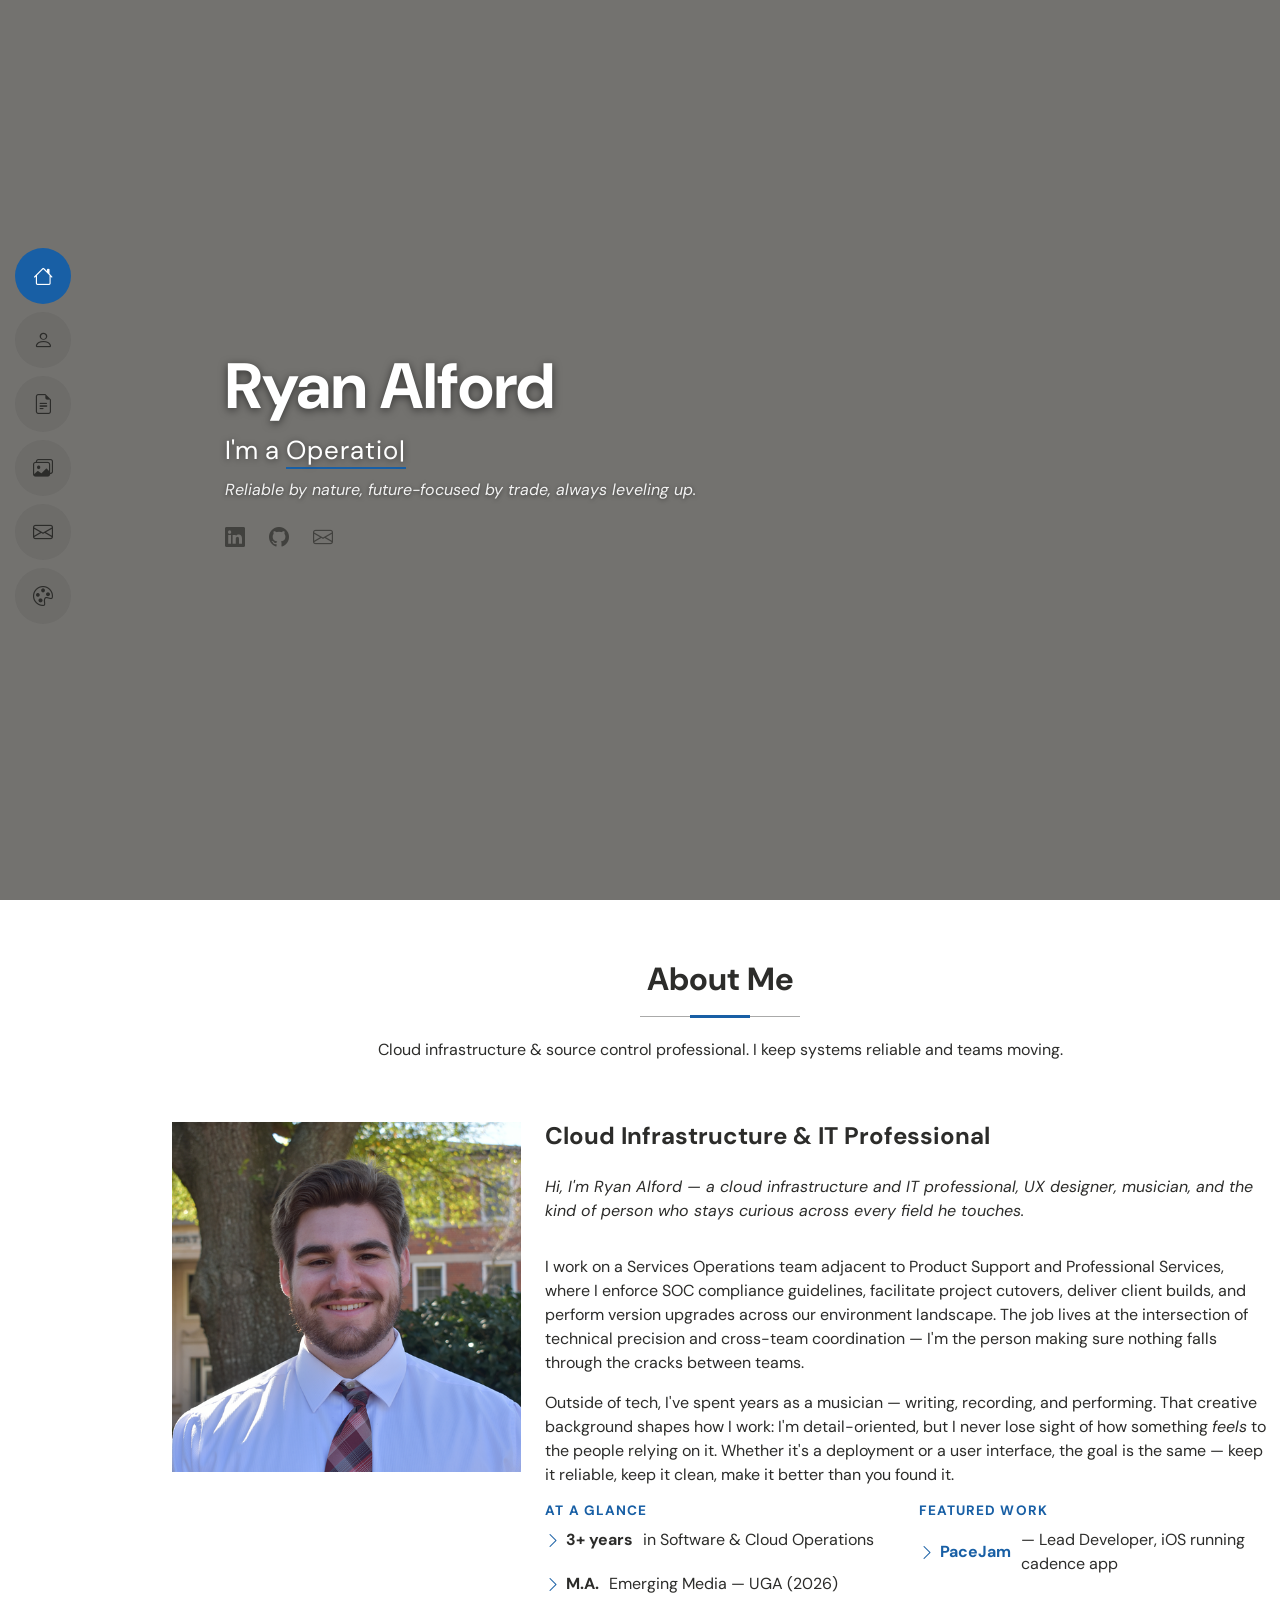
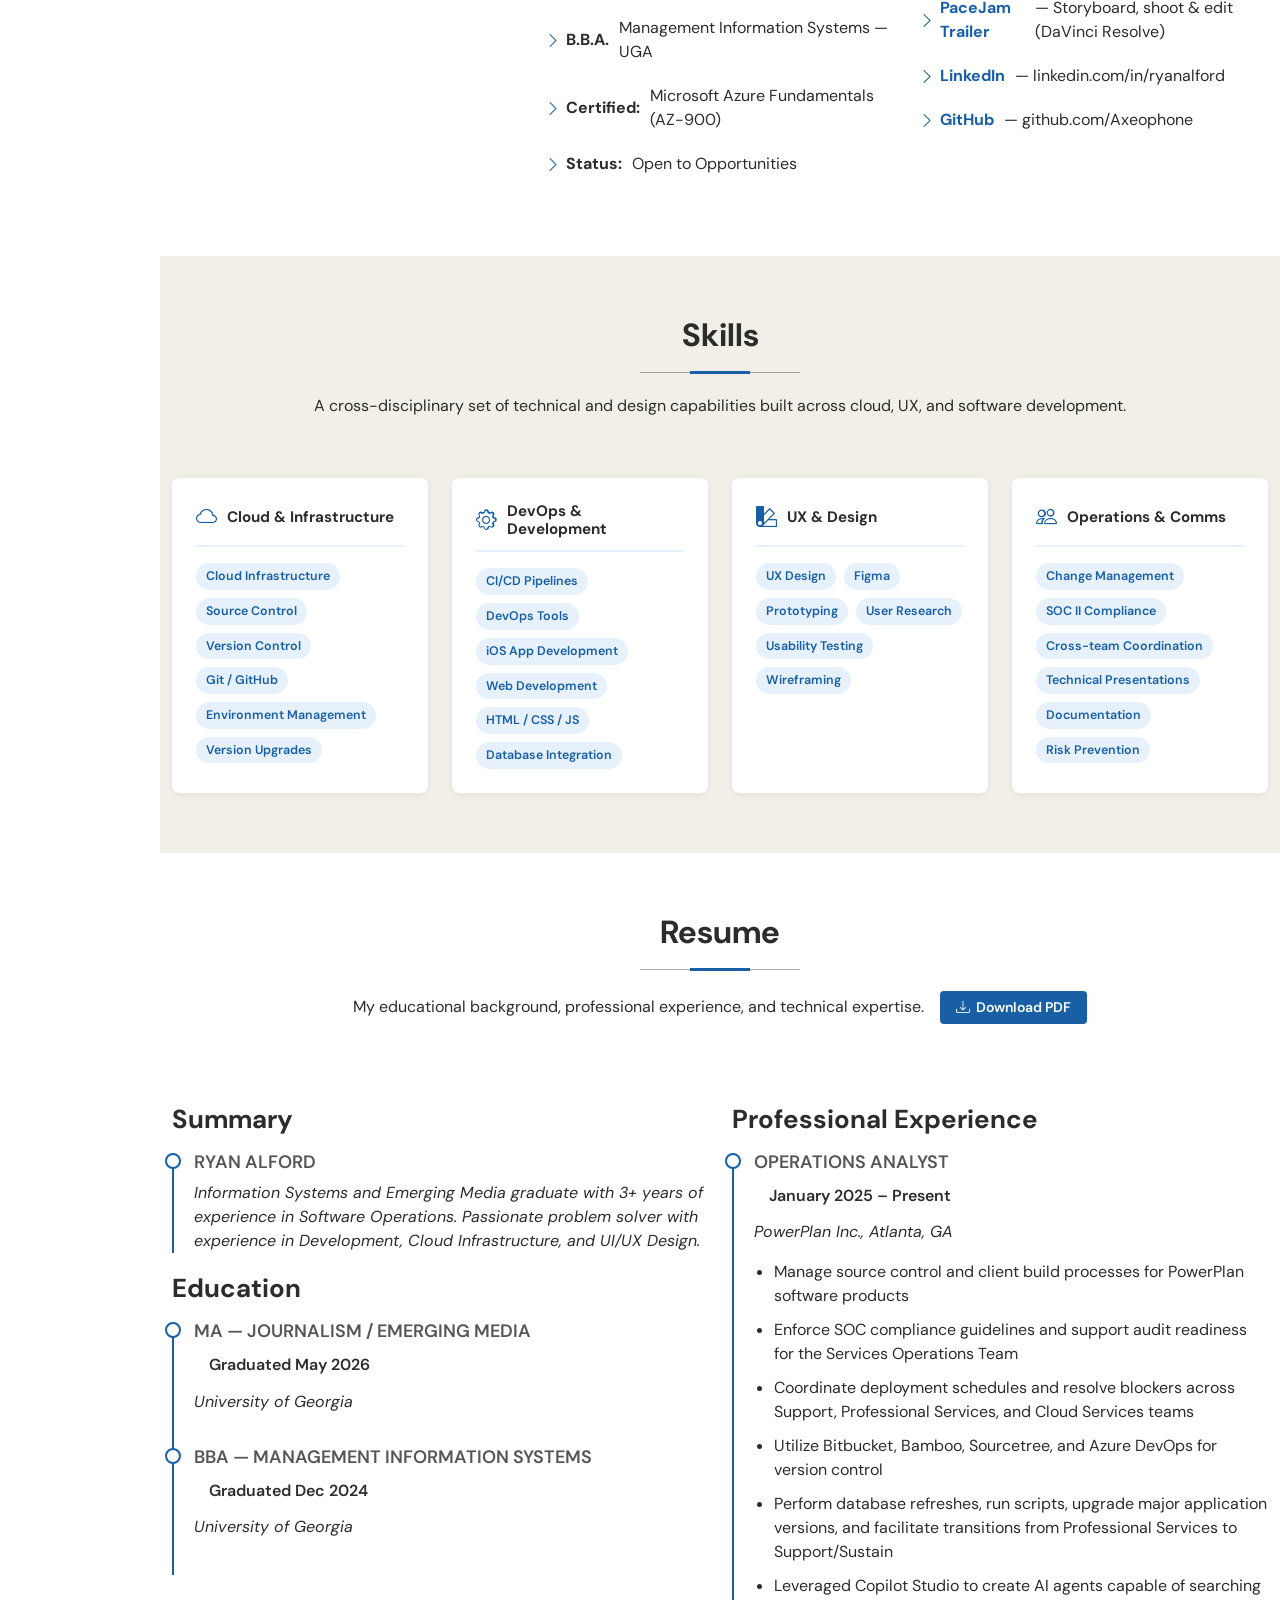
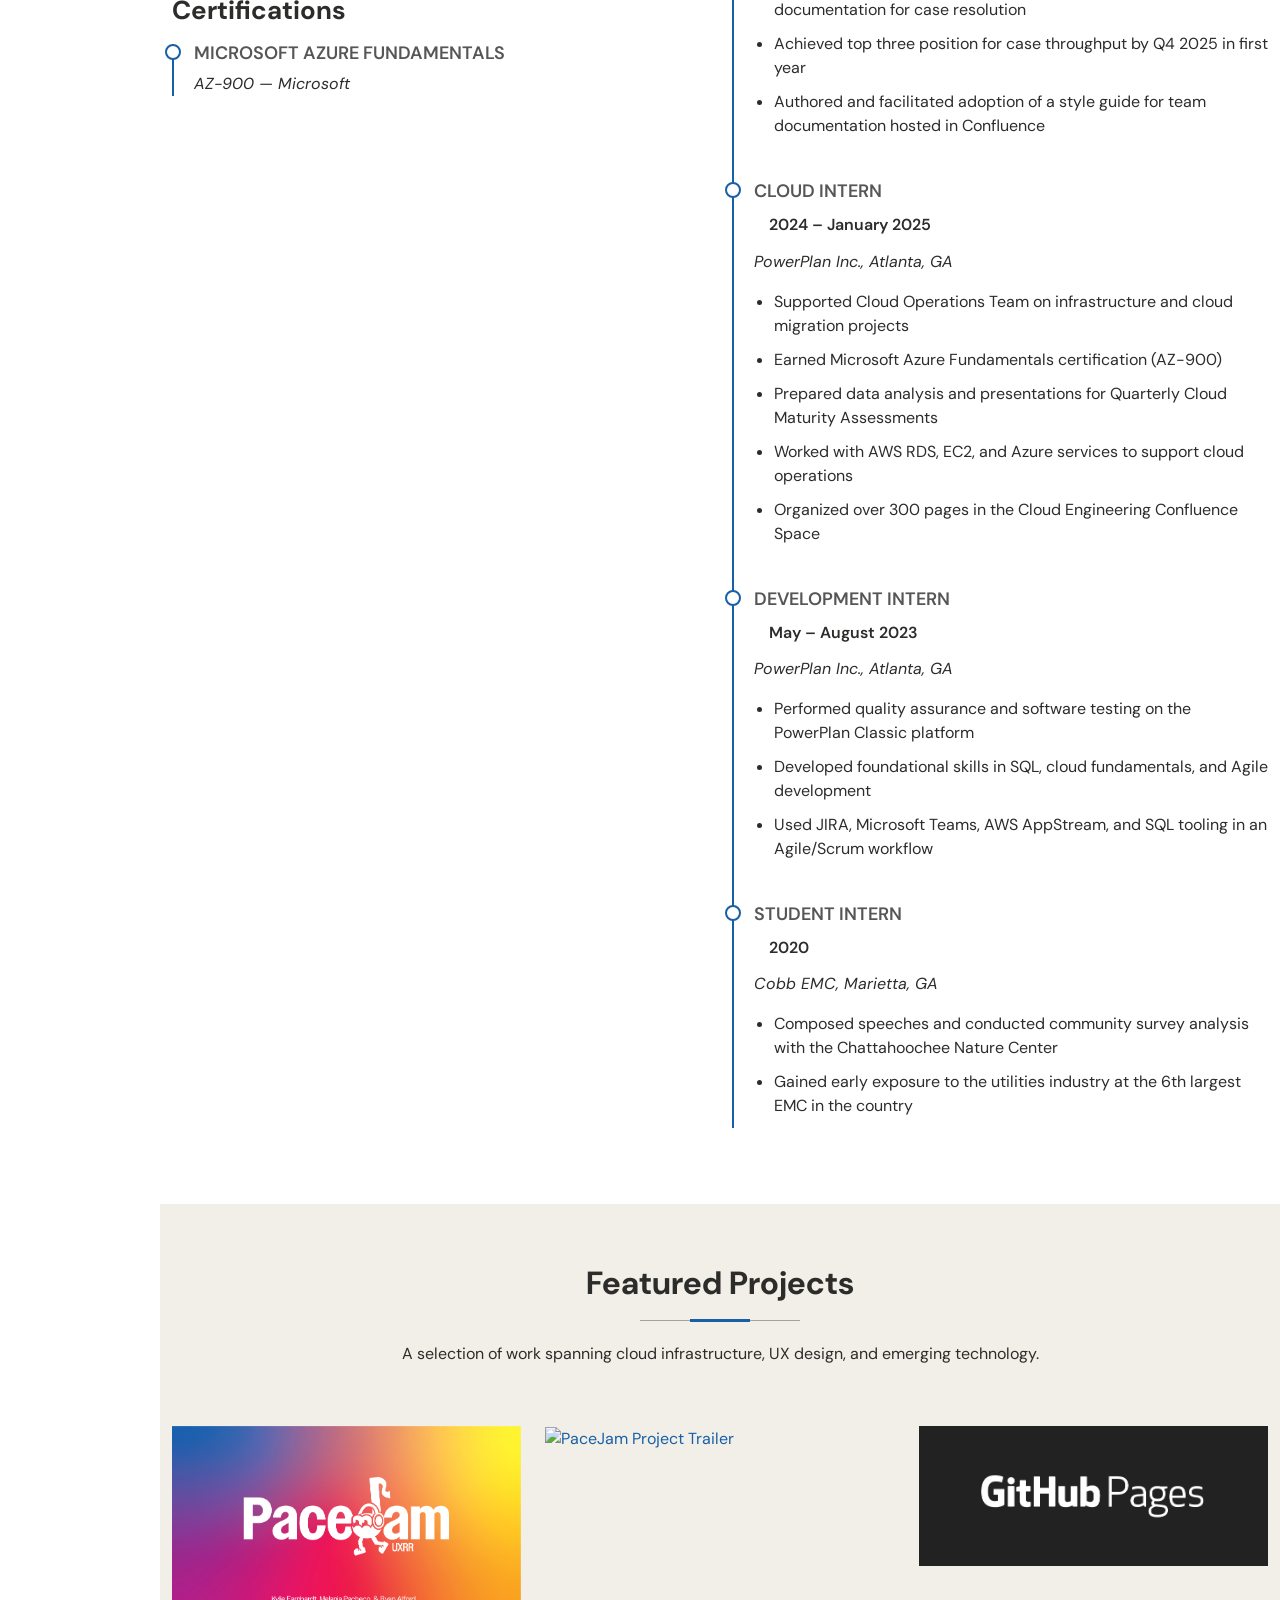
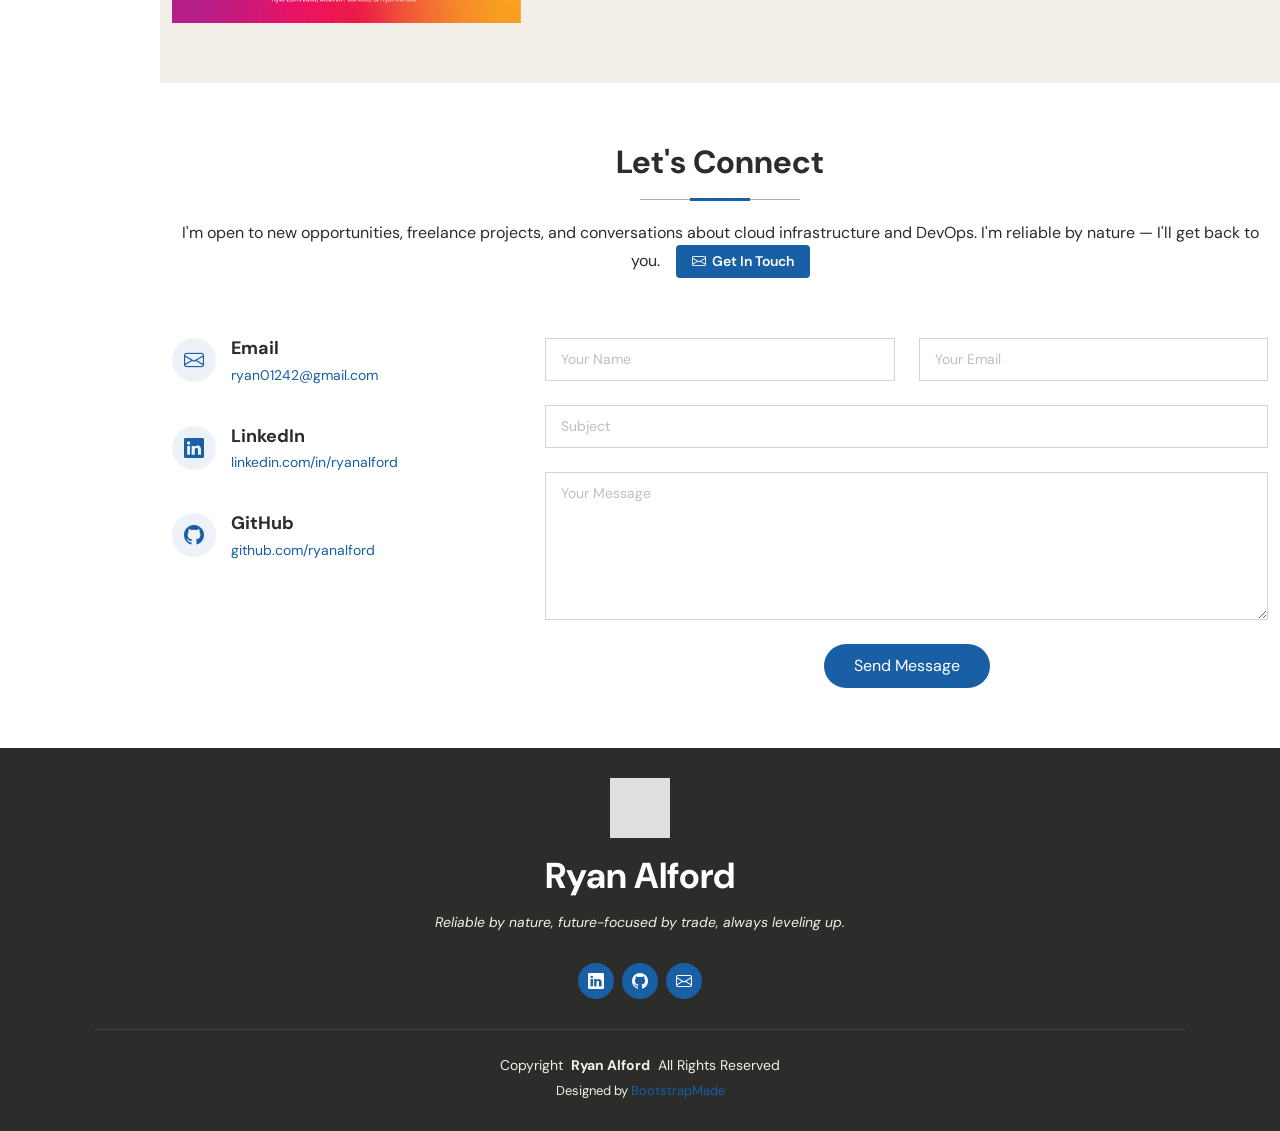
==== commit 6c050cb8: "Inline styling" ====
--- a/index.html
+++ b/index.html
@@ -58,8 +58,8 @@
       <div class="container" data-aos="zoom-out">
         <div class="row justify-content-center">
           <div class="col-lg-9">
-            <h2>Ryan Alford</h2>
-            <p>I'm a <span class="typed" data-typed-items="Operations Analyst, UX Designer, Problem Solver, Developer, Musician, Artist">Cloud Engineer</span><span class="typed-cursor typed-cursor--blink" aria-hidden="true"></span></p>
+            <h2 style="color:#ffffff;">Ryan Alford</h2>
+            <p style="color:#ffffff;">I'm a <span class="typed" data-typed-items="Operations Analyst, UX Designer, Problem Solver, Developer, Musician, Artist">Cloud Engineer</span><span class="typed-cursor typed-cursor--blink" aria-hidden="true"></span></p>
             <p class="hero-tagline">Reliable by nature, future-focused by trade, always leveling up.</p>
             <div class="social-links">
               <a href="https://linkedin.com/in/ryanalford" aria-label="LinkedIn"><i class="bi bi-linkedin"></i></a>
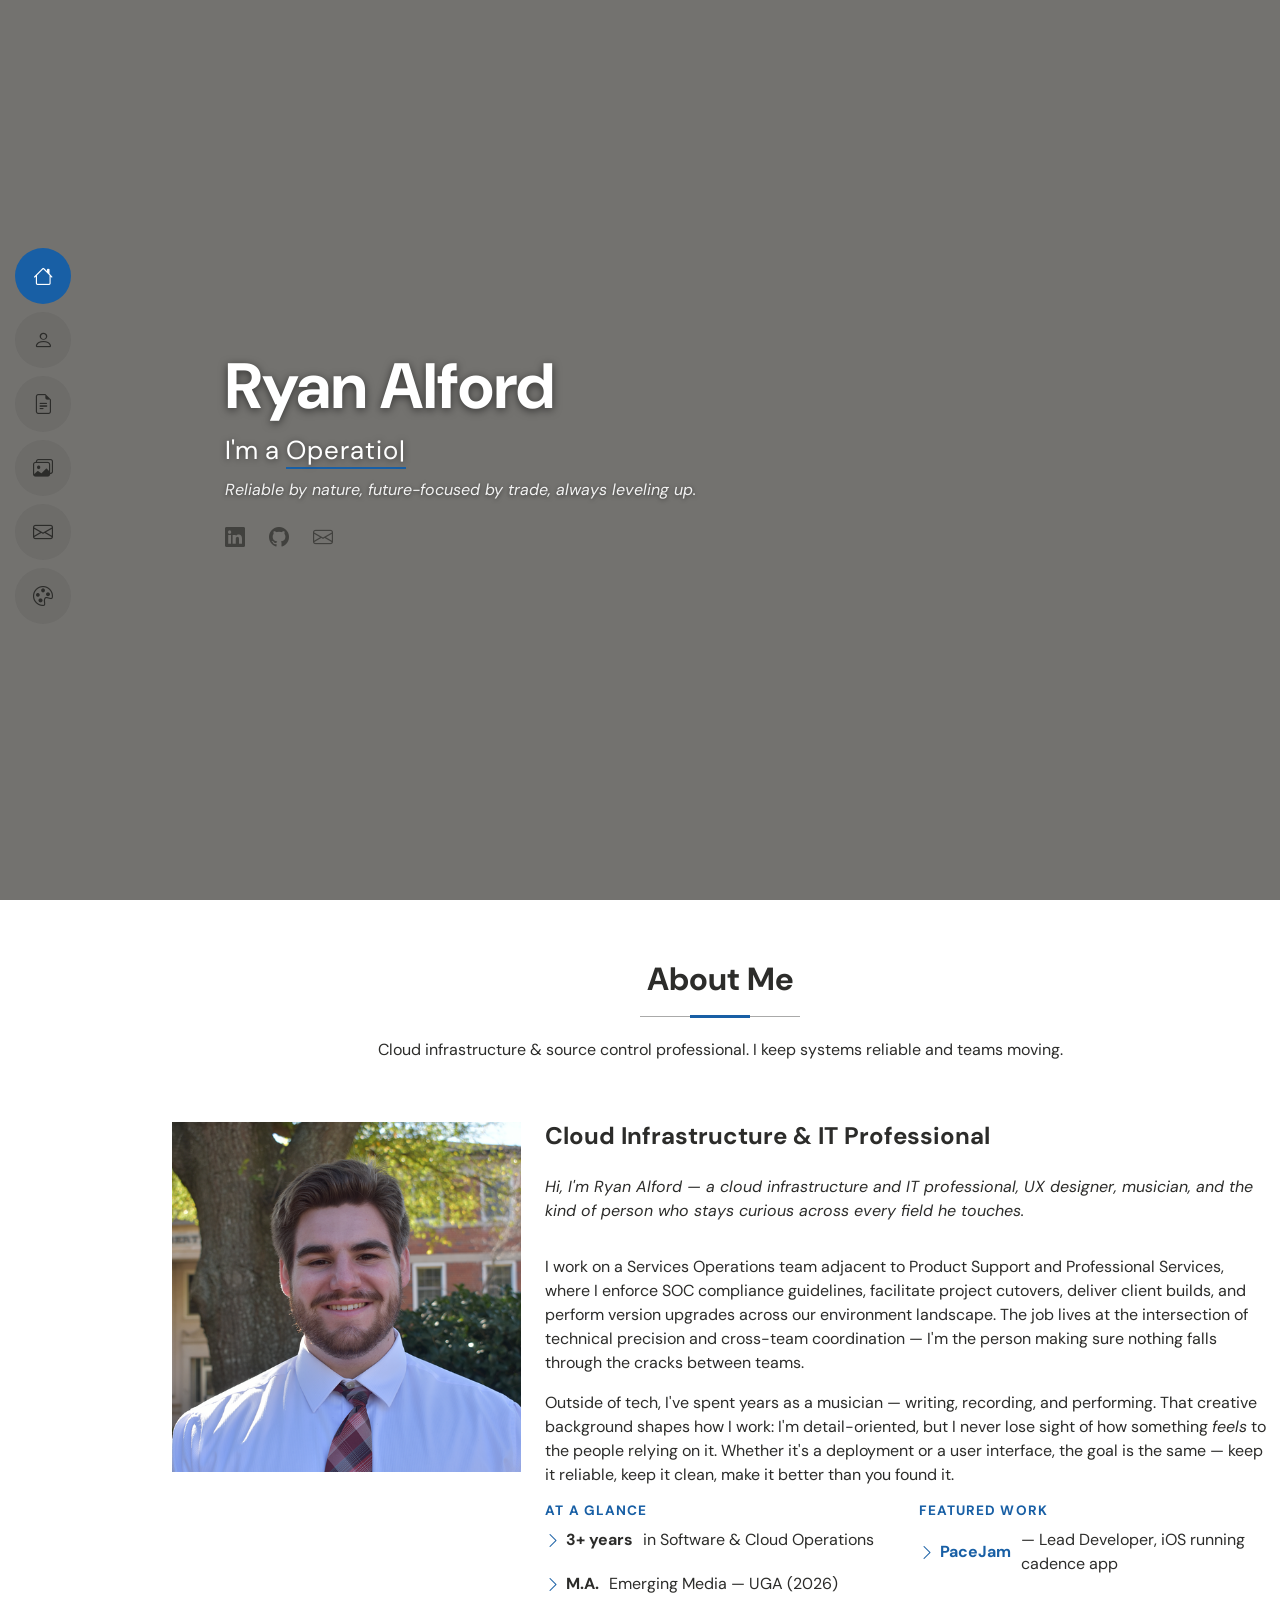
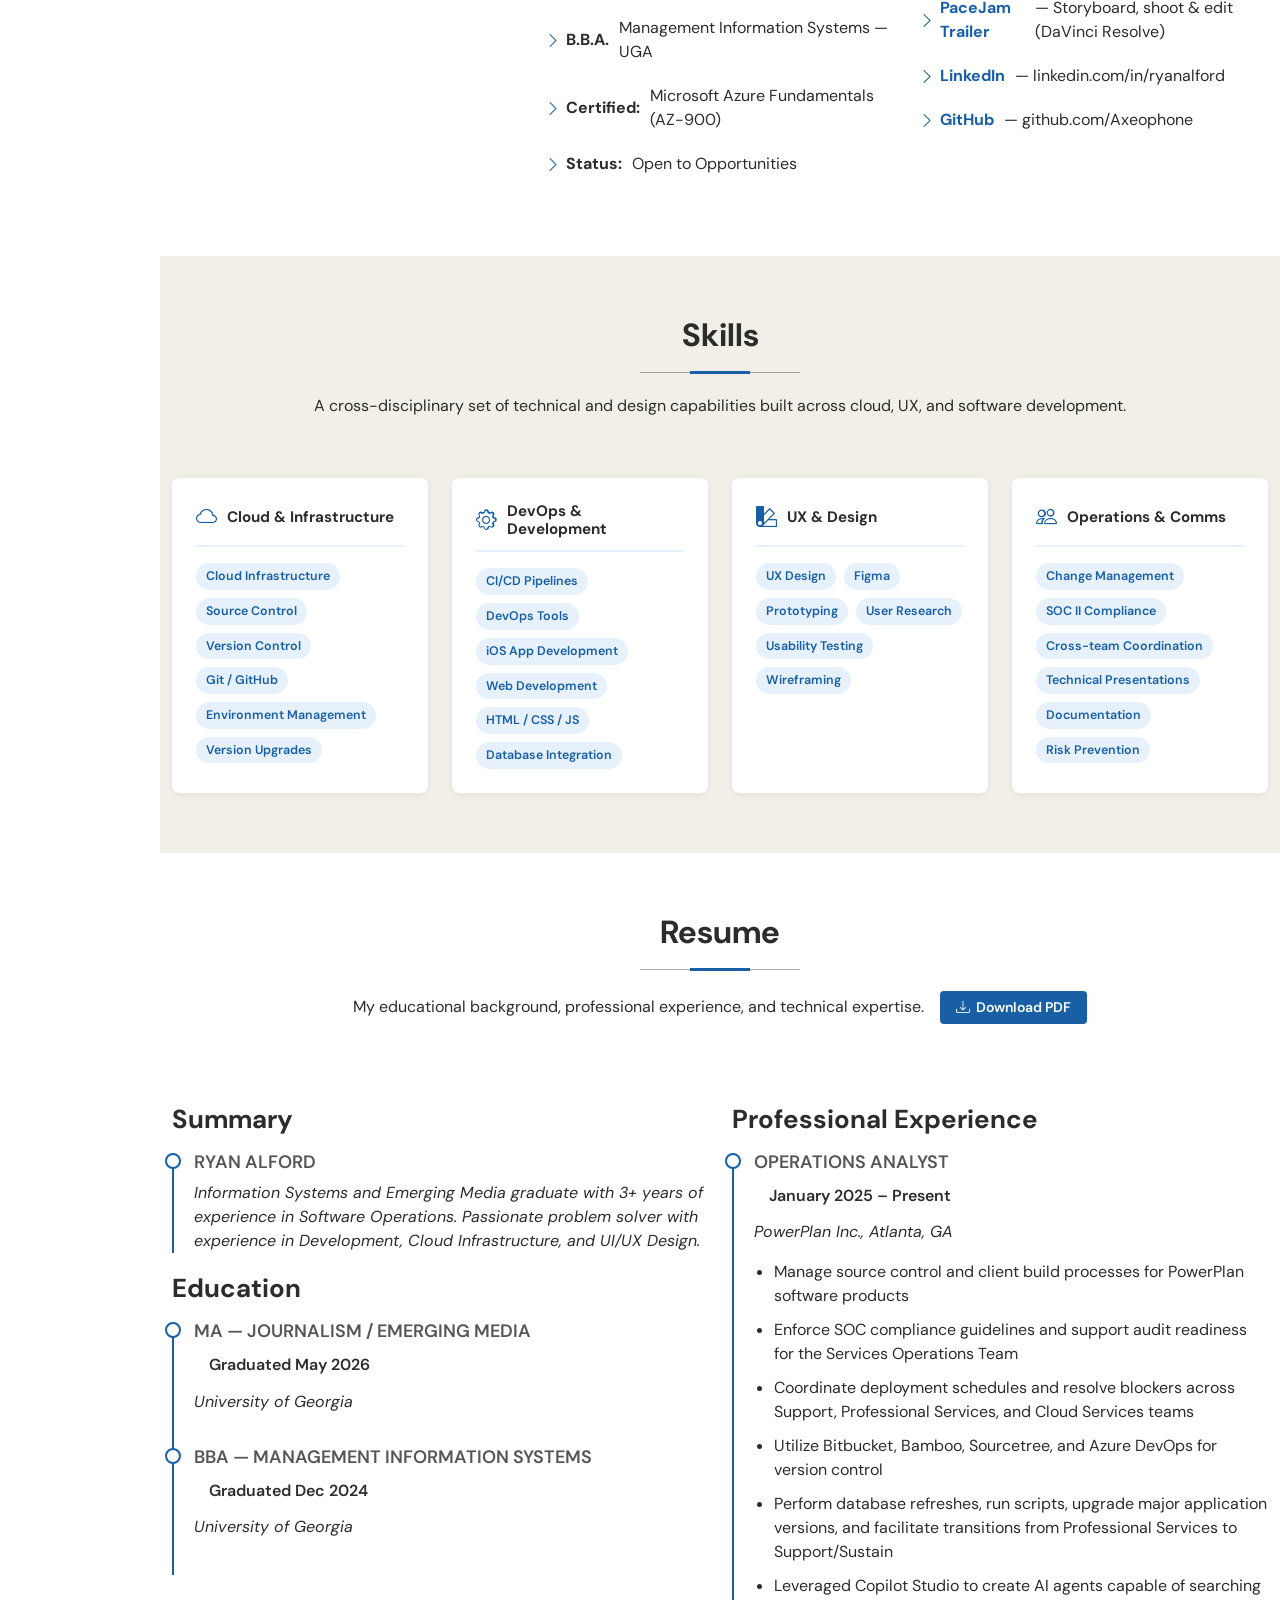
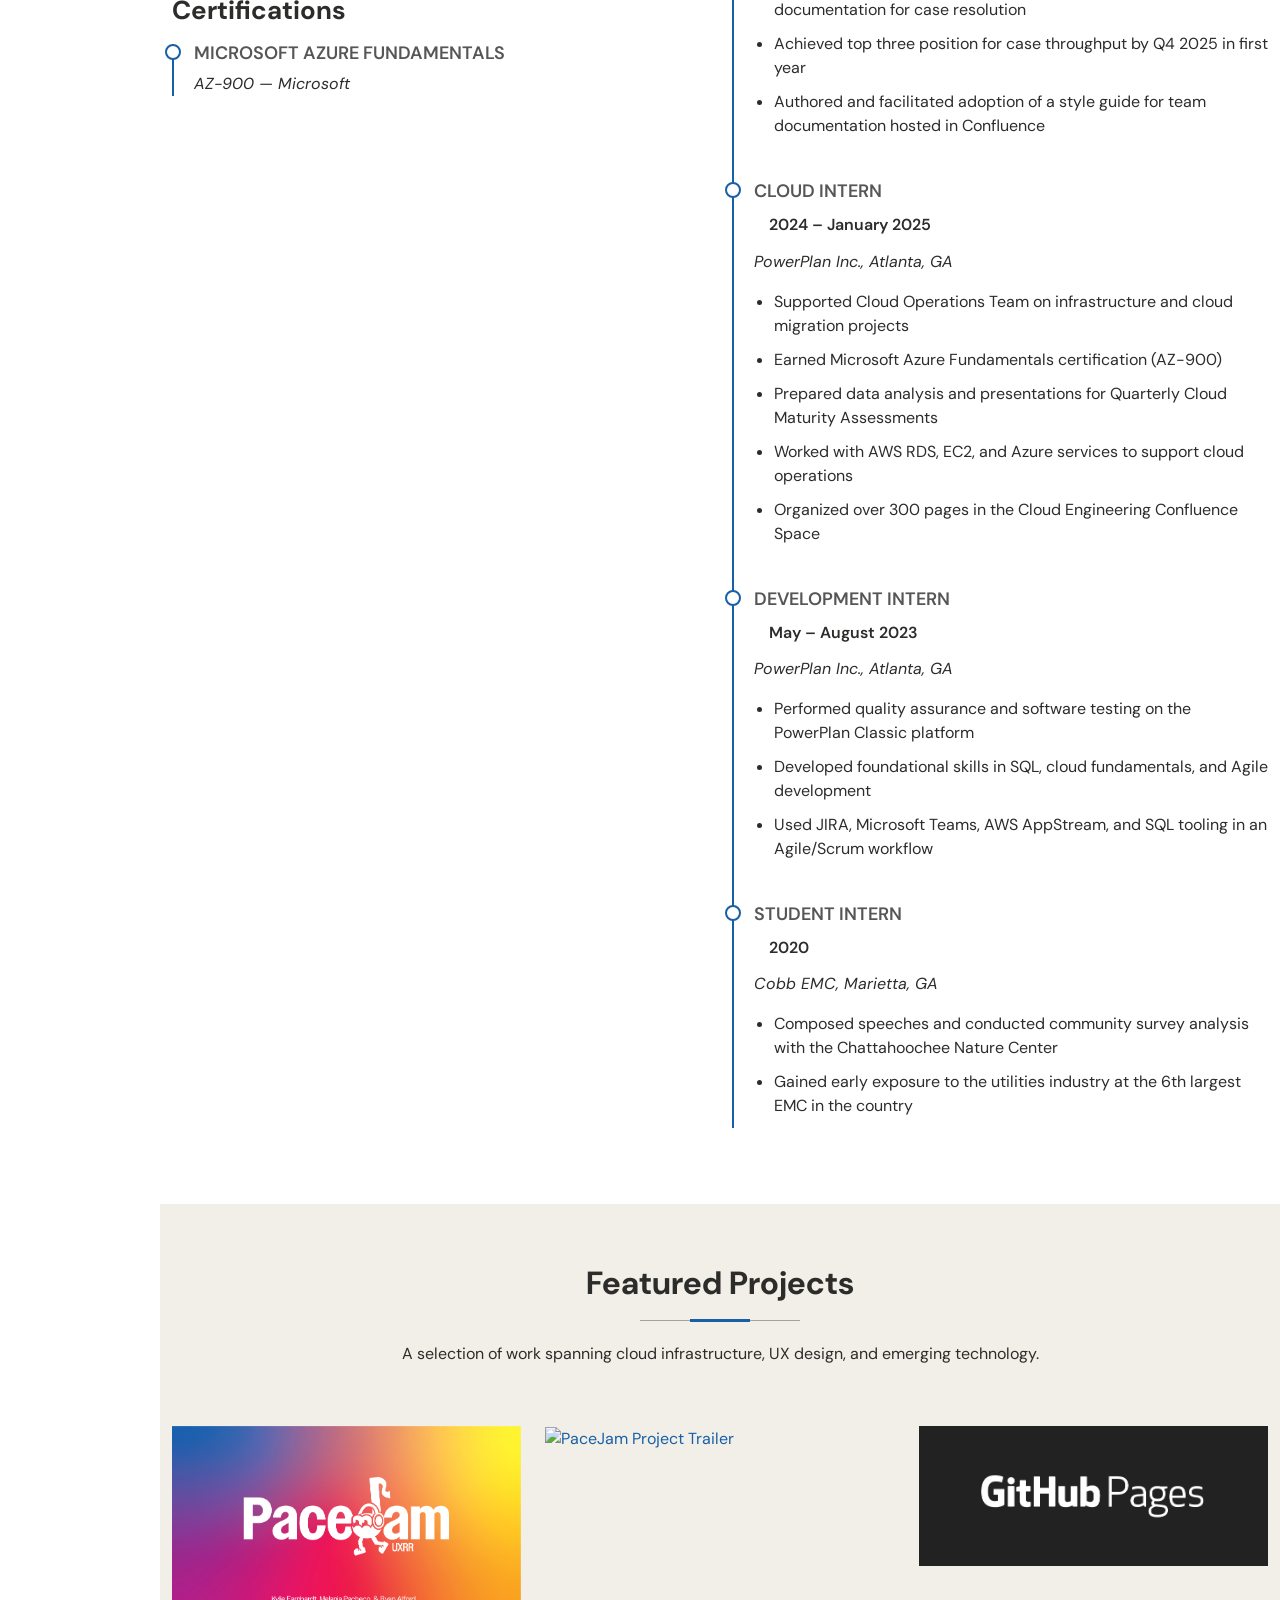
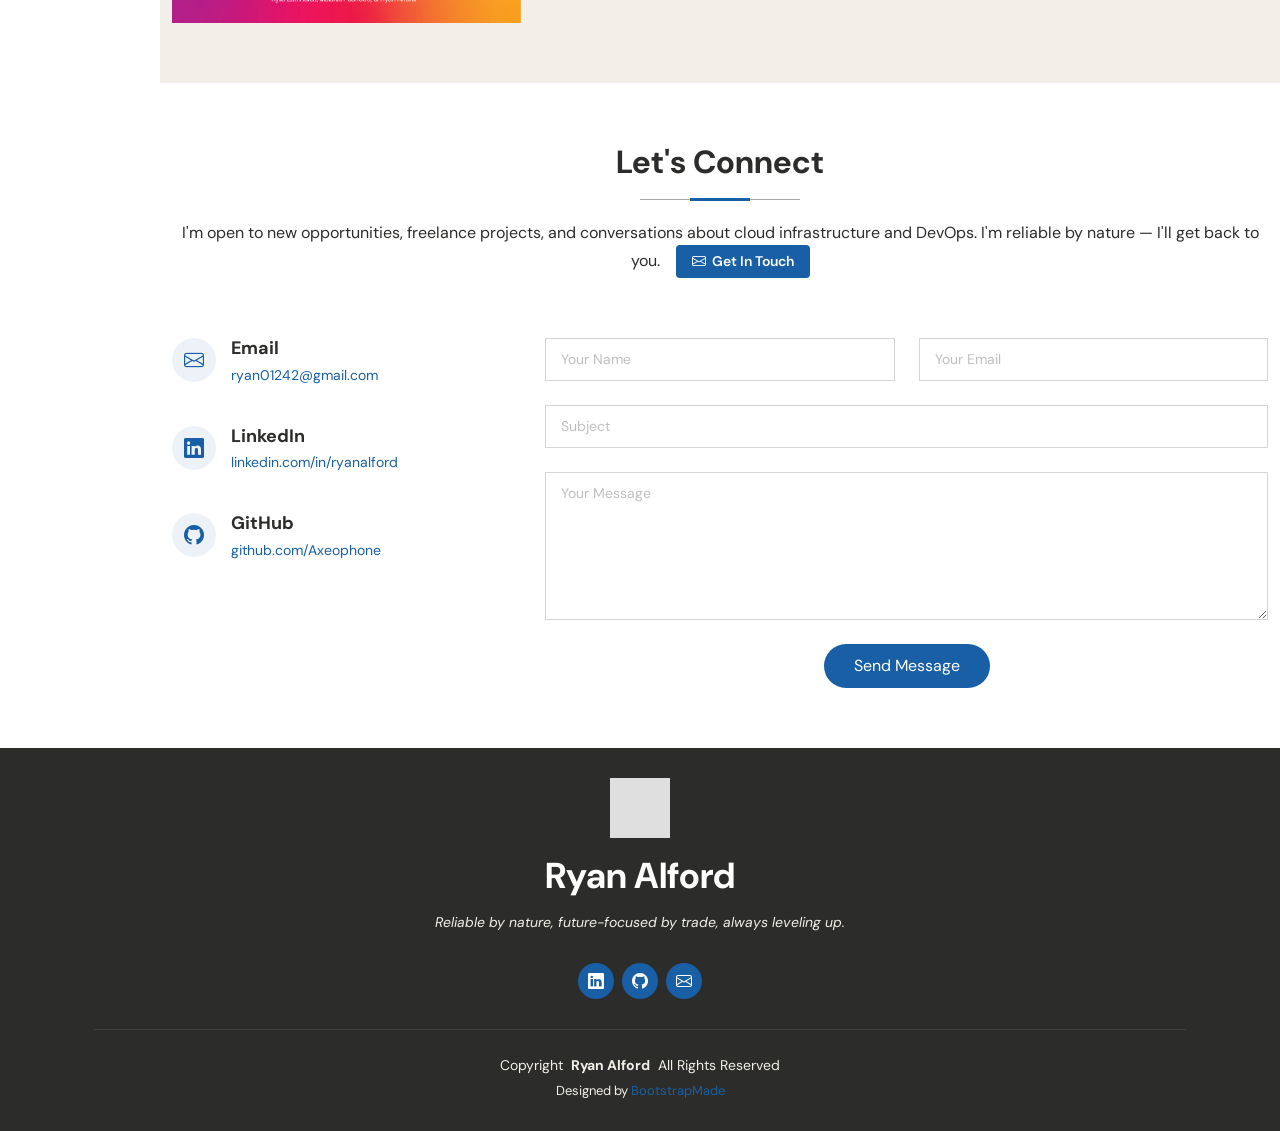
==== commit 7f8c9305: "Github url update Changed from placeholder to valid link" ====
--- a/index.html
+++ b/index.html
@@ -63,7 +63,7 @@
             <p class="hero-tagline">Reliable by nature, future-focused by trade, always leveling up.</p>
             <div class="social-links">
               <a href="https://linkedin.com/in/ryanalford" aria-label="LinkedIn"><i class="bi bi-linkedin"></i></a>
-              <a href="https://github.com/ryanalford" aria-label="GitHub"><i class="bi bi-github"></i></a>
+              <a href="https://github.com/Axeophone" aria-label="GitHub"><i class="bi bi-github"></i></a>
               <a href="mailto:ryan01242@gmail.com" aria-label="Email"><i class="bi bi-envelope"></i></a>
             </div>
           </div>
@@ -416,7 +416,7 @@
               <i class="bi bi-github flex-shrink-0"></i>
               <div>
                 <h3>GitHub</h3>
-                <p><a href="https://github.com/ryanalford">github.com/ryanalford</a></p>
+                <p><a href="https://github.com/Axeophone">github.com/Axeophone</a></p>
               </div>
             </div>
 
@@ -470,7 +470,7 @@
       <p>Reliable by nature, future-focused by trade, always leveling up.</p>
       <div class="social-links d-flex justify-content-center">
         <a href="https://linkedin.com/in/ryanalford" aria-label="LinkedIn"><i class="bi bi-linkedin"></i></a>
-        <a href="https://github.com/ryanalford" aria-label="GitHub"><i class="bi bi-github"></i></a>
+        <a href="https://github.com/Axeophone" aria-label="GitHub"><i class="bi bi-github"></i></a>
         <a href="mailto:ryan01242@gmail.com" aria-label="Email"><i class="bi bi-envelope"></i></a>
       </div>
       <div class="container">
